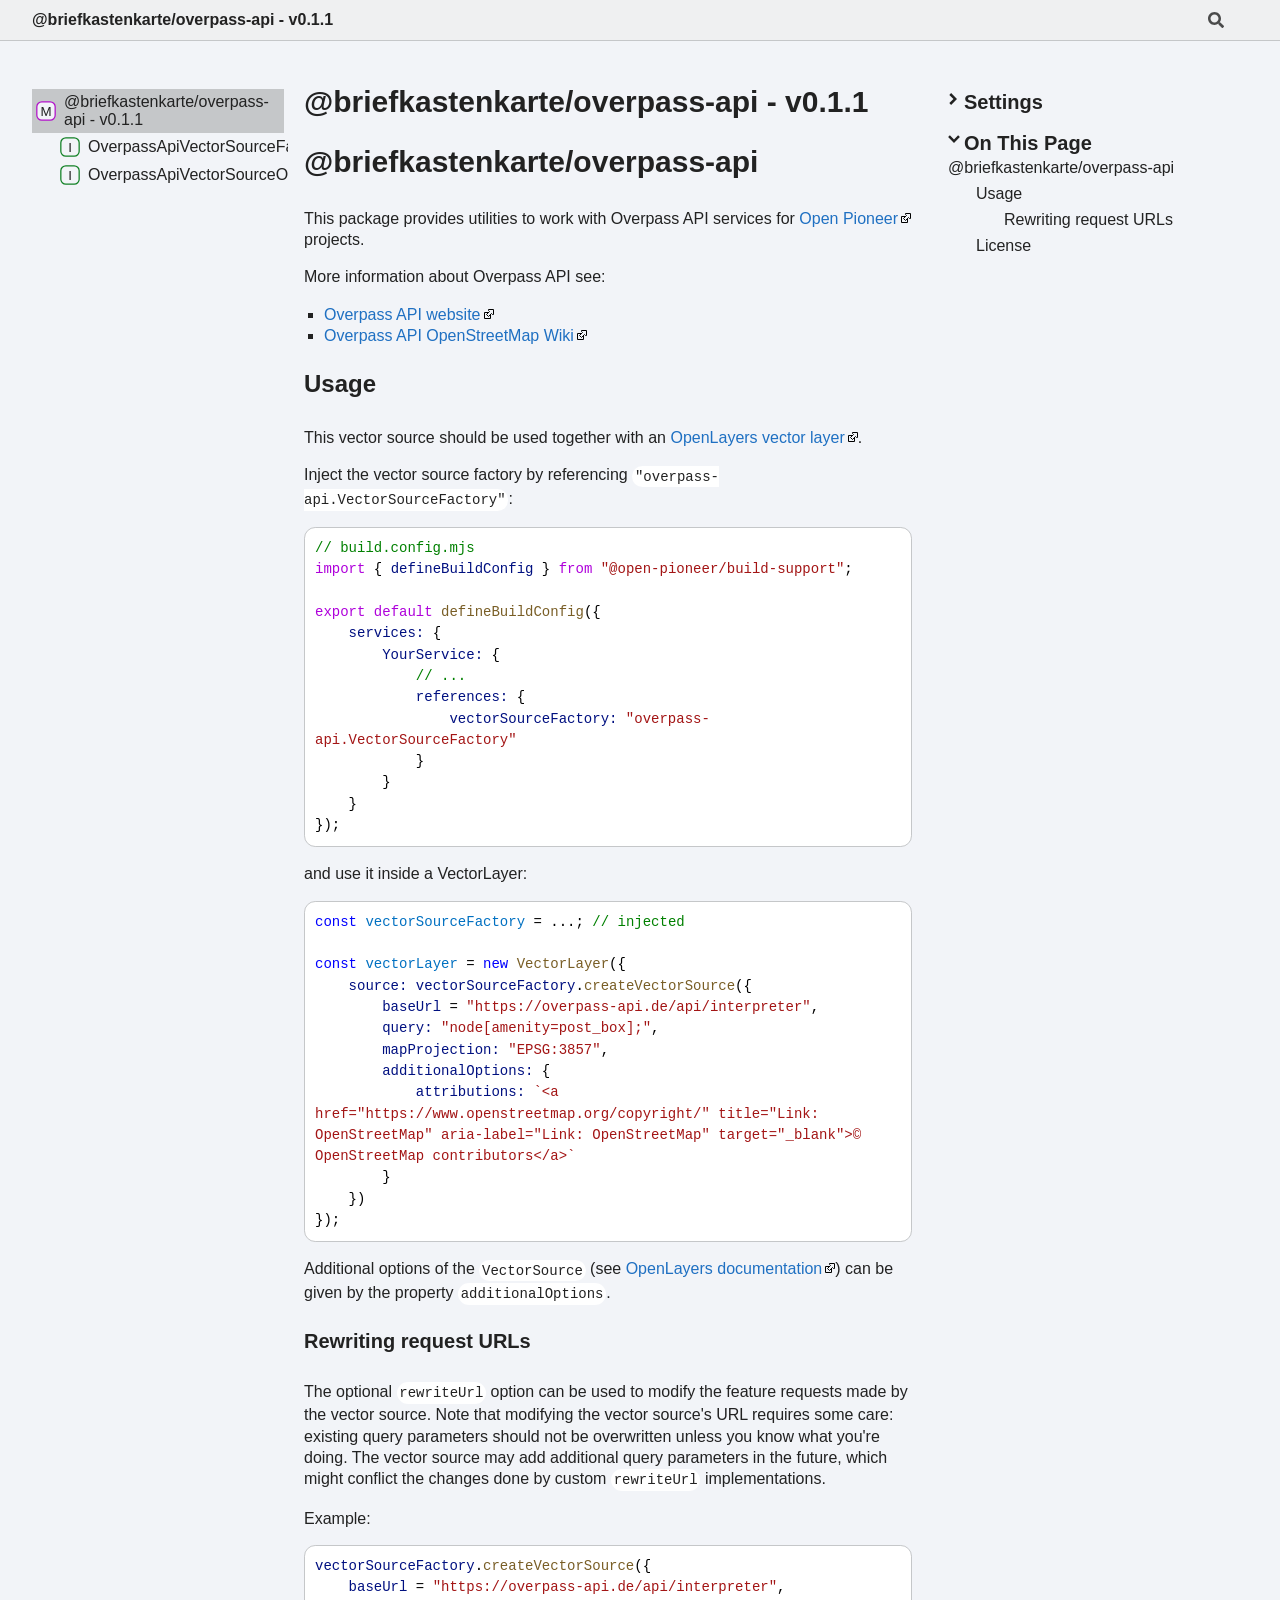
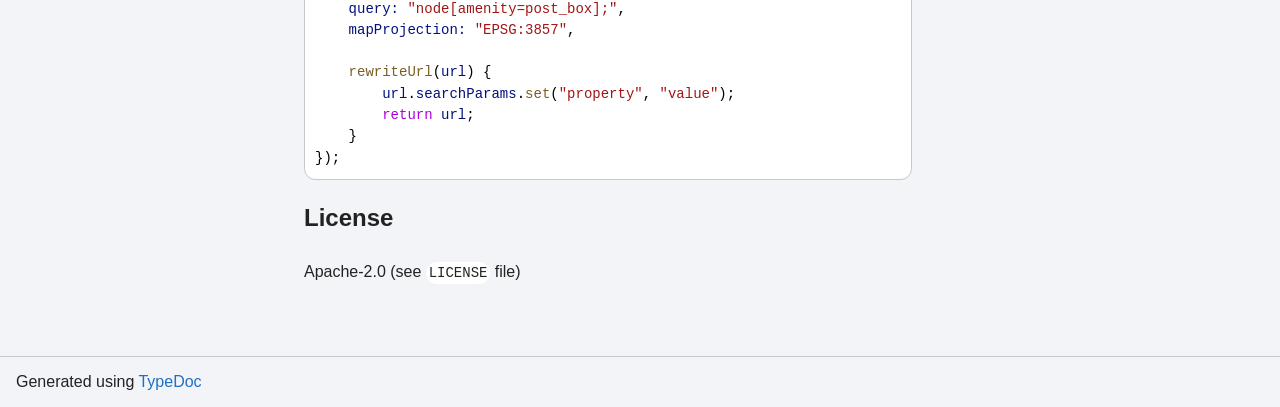
==== briefkastenkarte/docs/index.html @ 9a740134 "Deploying to gh-pages from @ briefkastenkarte-de/briefkastenkarte@045e907dfa079485ec4e00033bed19bdb9" ====
<!DOCTYPE html><html class="default" lang="en"><head><meta charset="utf-8"/><meta http-equiv="x-ua-compatible" content="IE=edge"/><title>@briefkastenkarte/overpass-api - v0.1.1</title><meta name="description" content="Documentation for @briefkastenkarte/overpass-api"/><meta name="viewport" content="width=device-width, initial-scale=1"/><link rel="stylesheet" href="assets/style.css"/><link rel="stylesheet" href="assets/highlight.css"/><script defer src="assets/main.js"></script><script async src="assets/icons.js" id="tsd-icons-script"></script><script async src="assets/search.js" id="tsd-search-script"></script><script async src="assets/navigation.js" id="tsd-nav-script"></script></head><body><script>document.documentElement.dataset.theme = localStorage.getItem("tsd-theme") || "os";document.body.style.display="none";setTimeout(() => app?app.showPage():document.body.style.removeProperty("display"),500)</script><header class="tsd-page-toolbar"><div class="tsd-toolbar-contents container"><div class="table-cell" id="tsd-search" data-base="."><div class="field"><label for="tsd-search-field" class="tsd-widget tsd-toolbar-icon search no-caption"><svg width="16" height="16" viewBox="0 0 16 16" fill="none"><use href="assets/icons.svg#icon-search"></use></svg></label><input type="text" id="tsd-search-field" aria-label="Search"/></div><div class="field"><div id="tsd-toolbar-links"></div></div><ul class="results"><li class="state loading">Preparing search index...</li><li class="state failure">The search index is not available</li></ul><a href="index.html" class="title">@briefkastenkarte/overpass-api - v0.1.1</a></div><div class="table-cell" id="tsd-widgets"><a href="#" class="tsd-widget tsd-toolbar-icon menu no-caption" data-toggle="menu" aria-label="Menu"><svg width="16" height="16" viewBox="0 0 16 16" fill="none"><use href="assets/icons.svg#icon-menu"></use></svg></a></div></div></header><div class="container container-main"><div class="col-content"><div class="tsd-page-title"><h1>@briefkastenkarte/overpass-api - v0.1.1</h1></div><div class="tsd-panel tsd-typography"><a id="md:briefkastenkarteoverpass-api" class="tsd-anchor"></a><h1 class="tsd-anchor-link">@briefkastenkarte/overpass-api<a href="#md:briefkastenkarteoverpass-api" aria-label="Permalink" class="tsd-anchor-icon"><svg viewBox="0 0 24 24"><use href="assets/icons.svg#icon-anchor"></use></svg></a></h1><p>This package provides utilities to work with Overpass API services for <a href="https://github.com/open-pioneer/" target="_blank" class="external">Open Pioneer</a> projects.</p>
<p>More information about Overpass API see:</p>
<ul>
<li><a href="http://overpass-api.de/" target="_blank" class="external">Overpass API website</a></li>
<li><a href="https://wiki.openstreetmap.org/wiki/Overpass_API" target="_blank" class="external">Overpass API OpenStreetMap Wiki</a></li>
</ul>
<a id="md:usage" class="tsd-anchor"></a><h2 class="tsd-anchor-link">Usage<a href="#md:usage" aria-label="Permalink" class="tsd-anchor-icon"><svg viewBox="0 0 24 24"><use href="assets/icons.svg#icon-anchor"></use></svg></a></h2><p>This vector source should be used together with an <a href="https://openlayers.org/en/latest/apidoc/module-ol_layer_Vector-VectorLayer.html" target="_blank" class="external">OpenLayers vector layer</a>.</p>
<p>Inject the vector source factory by referencing <code>&quot;overpass-api.VectorSourceFactory&quot;</code>:</p>
<pre><code class="js"><span class="hl-0">// build.config.mjs</span><br/><span class="hl-1">import</span><span class="hl-2"> { </span><span class="hl-3">defineBuildConfig</span><span class="hl-2"> } </span><span class="hl-1">from</span><span class="hl-2"> </span><span class="hl-4">&quot;@open-pioneer/build-support&quot;</span><span class="hl-2">;</span><br/><br/><span class="hl-1">export</span><span class="hl-2"> </span><span class="hl-1">default</span><span class="hl-2"> </span><span class="hl-5">defineBuildConfig</span><span class="hl-2">({</span><br/><span class="hl-2">    </span><span class="hl-3">services:</span><span class="hl-2"> {</span><br/><span class="hl-2">        </span><span class="hl-3">YourService:</span><span class="hl-2"> {</span><br/><span class="hl-2">            </span><span class="hl-0">// ...</span><br/><span class="hl-2">            </span><span class="hl-3">references:</span><span class="hl-2"> {</span><br/><span class="hl-2">                </span><span class="hl-3">vectorSourceFactory:</span><span class="hl-2"> </span><span class="hl-4">&quot;overpass-api.VectorSourceFactory&quot;</span><br/><span class="hl-2">            }</span><br/><span class="hl-2">        }</span><br/><span class="hl-2">    }</span><br/><span class="hl-2">});</span>
</code><button type="button">Copy</button></pre>

<p>and use it inside a VectorLayer:</p>
<pre><code class="ts"><span class="hl-6">const</span><span class="hl-2"> </span><span class="hl-7">vectorSourceFactory</span><span class="hl-2"> = ...; </span><span class="hl-0">// injected</span><br/><br/><span class="hl-6">const</span><span class="hl-2"> </span><span class="hl-7">vectorLayer</span><span class="hl-2"> = </span><span class="hl-6">new</span><span class="hl-2"> </span><span class="hl-5">VectorLayer</span><span class="hl-2">({</span><br/><span class="hl-2">    </span><span class="hl-3">source:</span><span class="hl-2"> </span><span class="hl-3">vectorSourceFactory</span><span class="hl-2">.</span><span class="hl-5">createVectorSource</span><span class="hl-2">({</span><br/><span class="hl-2">        </span><span class="hl-3">baseUrl</span><span class="hl-2"> = </span><span class="hl-4">&quot;https://overpass-api.de/api/interpreter&quot;</span><span class="hl-2">,</span><br/><span class="hl-2">        </span><span class="hl-3">query:</span><span class="hl-2"> </span><span class="hl-4">&quot;node[amenity=post_box];&quot;</span><span class="hl-2">,</span><br/><span class="hl-2">        </span><span class="hl-3">mapProjection:</span><span class="hl-2"> </span><span class="hl-4">&quot;EPSG:3857&quot;</span><span class="hl-2">,</span><br/><span class="hl-2">        </span><span class="hl-3">additionalOptions:</span><span class="hl-2"> {</span><br/><span class="hl-2">            </span><span class="hl-3">attributions:</span><span class="hl-2"> </span><span class="hl-4">`&lt;a href=&quot;https://www.openstreetmap.org/copyright/&quot; title=&quot;Link: OpenStreetMap&quot; aria-label=&quot;Link: OpenStreetMap&quot; target=&quot;_blank&quot;&gt;© OpenStreetMap contributors&lt;/a&gt;`</span><br/><span class="hl-2">        }</span><br/><span class="hl-2">    })</span><br/><span class="hl-2">});</span>
</code><button type="button">Copy</button></pre>

<p>Additional options of the <code>VectorSource</code> (see <a href="https://openlayers.org/en/latest/apidoc/module-ol_source_Vector-VectorSource.html" target="_blank" class="external">OpenLayers documentation</a>) can be given by the property <code>additionalOptions</code>.</p>
<a id="md:rewriting-request-urls" class="tsd-anchor"></a><h3 class="tsd-anchor-link">Rewriting request URLs<a href="#md:rewriting-request-urls" aria-label="Permalink" class="tsd-anchor-icon"><svg viewBox="0 0 24 24"><use href="assets/icons.svg#icon-anchor"></use></svg></a></h3><p>The optional <code>rewriteUrl</code> option can be used to modify the feature requests made by the vector source.
Note that modifying the vector source's URL requires some care: existing query parameters should not be overwritten unless you know what you're doing.
The vector source may add additional query parameters in the future, which might conflict the changes done by custom <code>rewriteUrl</code> implementations.</p>
<p>Example:</p>
<pre><code class="ts"><span class="hl-3">vectorSourceFactory</span><span class="hl-2">.</span><span class="hl-5">createVectorSource</span><span class="hl-2">({</span><br/><span class="hl-2">    </span><span class="hl-3">baseUrl</span><span class="hl-2"> = </span><span class="hl-4">&quot;https://overpass-api.de/api/interpreter&quot;</span><span class="hl-2">,</span><br/><span class="hl-2">    </span><span class="hl-3">query:</span><span class="hl-2"> </span><span class="hl-4">&quot;node[amenity=post_box];&quot;</span><span class="hl-2">,</span><br/><span class="hl-2">    </span><span class="hl-3">mapProjection:</span><span class="hl-2"> </span><span class="hl-4">&quot;EPSG:3857&quot;</span><span class="hl-2">,</span><br/><br/><span class="hl-2">    </span><span class="hl-5">rewriteUrl</span><span class="hl-2">(</span><span class="hl-3">url</span><span class="hl-2">) {</span><br/><span class="hl-2">        </span><span class="hl-3">url</span><span class="hl-2">.</span><span class="hl-3">searchParams</span><span class="hl-2">.</span><span class="hl-5">set</span><span class="hl-2">(</span><span class="hl-4">&quot;property&quot;</span><span class="hl-2">, </span><span class="hl-4">&quot;value&quot;</span><span class="hl-2">);</span><br/><span class="hl-2">        </span><span class="hl-1">return</span><span class="hl-2"> </span><span class="hl-3">url</span><span class="hl-2">;</span><br/><span class="hl-2">    }</span><br/><span class="hl-2">});</span>
</code><button type="button">Copy</button></pre>

<a id="md:license" class="tsd-anchor"></a><h2 class="tsd-anchor-link">License<a href="#md:license" aria-label="Permalink" class="tsd-anchor-icon"><svg viewBox="0 0 24 24"><use href="assets/icons.svg#icon-anchor"></use></svg></a></h2><p>Apache-2.0 (see <code>LICENSE</code> file)</p>
</div></div><div class="col-sidebar"><div class="page-menu"><div class="tsd-navigation settings"><details class="tsd-accordion"><summary class="tsd-accordion-summary"><h3><svg width="20" height="20" viewBox="0 0 24 24" fill="none"><use href="assets/icons.svg#icon-chevronDown"></use></svg>Settings</h3></summary><div class="tsd-accordion-details"><div class="tsd-filter-visibility"><span class="settings-label">Member Visibility</span><ul id="tsd-filter-options"><li class="tsd-filter-item"><label class="tsd-filter-input"><input type="checkbox" id="tsd-filter-protected" name="protected"/><svg width="32" height="32" viewBox="0 0 32 32" aria-hidden="true"><rect class="tsd-checkbox-background" width="30" height="30" x="1" y="1" rx="6" fill="none"></rect><path class="tsd-checkbox-checkmark" d="M8.35422 16.8214L13.2143 21.75L24.6458 10.25" stroke="none" stroke-width="3.5" stroke-linejoin="round" fill="none"></path></svg><span>Protected</span></label></li><li class="tsd-filter-item"><label class="tsd-filter-input"><input type="checkbox" id="tsd-filter-inherited" name="inherited" checked/><svg width="32" height="32" viewBox="0 0 32 32" aria-hidden="true"><rect class="tsd-checkbox-background" width="30" height="30" x="1" y="1" rx="6" fill="none"></rect><path class="tsd-checkbox-checkmark" d="M8.35422 16.8214L13.2143 21.75L24.6458 10.25" stroke="none" stroke-width="3.5" stroke-linejoin="round" fill="none"></path></svg><span>Inherited</span></label></li><li class="tsd-filter-item"><label class="tsd-filter-input"><input type="checkbox" id="tsd-filter-external" name="external"/><svg width="32" height="32" viewBox="0 0 32 32" aria-hidden="true"><rect class="tsd-checkbox-background" width="30" height="30" x="1" y="1" rx="6" fill="none"></rect><path class="tsd-checkbox-checkmark" d="M8.35422 16.8214L13.2143 21.75L24.6458 10.25" stroke="none" stroke-width="3.5" stroke-linejoin="round" fill="none"></path></svg><span>External</span></label></li></ul></div><div class="tsd-theme-toggle"><label class="settings-label" for="tsd-theme">Theme</label><select id="tsd-theme"><option value="os">OS</option><option value="light">Light</option><option value="dark">Dark</option></select></div></div></details></div><details open class="tsd-accordion tsd-page-navigation"><summary class="tsd-accordion-summary"><h3><svg width="20" height="20" viewBox="0 0 24 24" fill="none"><use href="assets/icons.svg#icon-chevronDown"></use></svg>On This Page</h3></summary><div class="tsd-accordion-details"><a href="#md:briefkastenkarteoverpass-api"><span>@briefkastenkarte/overpass-<wbr/>api</span></a><ul><li><a href="#md:usage"><span>Usage</span></a></li><li><ul><li><a href="#md:rewriting-request-urls"><span>Rewriting request URLs</span></a></li></ul></li><li><a href="#md:license"><span>License</span></a></li></ul></div></details></div><div class="site-menu"><nav class="tsd-navigation"><a href="modules.html" class="current"><svg class="tsd-kind-icon" viewBox="0 0 24 24"><use href="assets/icons.svg#icon-1"></use></svg><span>@briefkastenkarte/overpass-api - v0.1.1</span></a><ul class="tsd-small-nested-navigation" id="tsd-nav-container" data-base="."><li>Loading...</li></ul></nav></div></div></div><footer><p class="tsd-generator">Generated using <a href="https://typedoc.org/" target="_blank">TypeDoc</a></p></footer><div class="overlay"></div></body></html>
---- briefkastenkarte/docs/assets/style.css ----
:root {
    /* Light */
    --light-color-background: #f2f4f8;
    --light-color-background-secondary: #eff0f1;
    --light-color-warning-text: #222;
    --light-color-background-warning: #e6e600;
    --light-color-accent: #c5c7c9;
    --light-color-active-menu-item: var(--light-color-accent);
    --light-color-text: #222;
    --light-color-text-aside: #6e6e6e;

    --light-color-icon-background: var(--light-color-background);
    --light-color-icon-text: var(--light-color-text);

    --light-color-comment-tag-text: var(--light-color-text);
    --light-color-comment-tag: var(--light-color-background);

    --light-color-link: #1f70c2;
    --light-color-focus-outline: #3584e4;

    --light-color-ts-keyword: #056bd6;
    --light-color-ts-project: #b111c9;
    --light-color-ts-module: var(--light-color-ts-project);
    --light-color-ts-namespace: var(--light-color-ts-project);
    --light-color-ts-enum: #7e6f15;
    --light-color-ts-enum-member: var(--light-color-ts-enum);
    --light-color-ts-variable: #4760ec;
    --light-color-ts-function: #572be7;
    --light-color-ts-class: #1f70c2;
    --light-color-ts-interface: #108024;
    --light-color-ts-constructor: #4d7fff;
    --light-color-ts-property: #ff984d;
    --light-color-ts-method: #ff4db8;
    --light-color-ts-reference: #ff4d82;
    --light-color-ts-call-signature: var(--light-color-ts-method);
    --light-color-ts-index-signature: var(--light-color-ts-property);
    --light-color-ts-constructor-signature: var(--light-color-ts-constructor);
    --light-color-ts-parameter: var(--light-color-ts-variable);
    /* type literal not included as links will never be generated to it */
    --light-color-ts-type-parameter: #a55c0e;
    --light-color-ts-accessor: #ff4d4d;
    --light-color-ts-get-signature: var(--light-color-ts-accessor);
    --light-color-ts-set-signature: var(--light-color-ts-accessor);
    --light-color-ts-type-alias: #d51270;
    /* reference not included as links will be colored with the kind that it points to */
    --light-color-document: #000000;

    --light-external-icon: url("data:image/svg+xml;utf8,<svg xmlns='http://www.w3.org/2000/svg' viewBox='0 0 100 100' width='10' height='10'><path fill-opacity='0' stroke='%23000' stroke-width='10' d='m43,35H5v60h60V57M45,5v10l10,10-30,30 20,20 30-30 10,10h10V5z'/></svg>");
    --light-color-scheme: light;

    /* Dark */
    --dark-color-background: #2b2e33;
    --dark-color-background-secondary: #1e2024;
    --dark-color-background-warning: #bebe00;
    --dark-color-warning-text: #222;
    --dark-color-accent: #9096a2;
    --dark-color-active-menu-item: #5d5d6a;
    --dark-color-text: #f5f5f5;
    --dark-color-text-aside: #dddddd;

    --dark-color-icon-background: var(--dark-color-background-secondary);
    --dark-color-icon-text: var(--dark-color-text);

    --dark-color-comment-tag-text: var(--dark-color-text);
    --dark-color-comment-tag: var(--dark-color-background);

    --dark-color-link: #00aff4;
    --dark-color-focus-outline: #4c97f2;

    --dark-color-ts-keyword: #3399ff;
    --dark-color-ts-project: #e358ff;
    --dark-color-ts-module: var(--dark-color-ts-project);
    --dark-color-ts-namespace: var(--dark-color-ts-project);
    --dark-color-ts-enum: #f4d93e;
    --dark-color-ts-enum-member: var(--dark-color-ts-enum);
    --dark-color-ts-variable: #798dff;
    --dark-color-ts-function: #a280ff;
    --dark-color-ts-class: #8ac4ff;
    --dark-color-ts-interface: #6cff87;
    --dark-color-ts-constructor: #4d7fff;
    --dark-color-ts-property: #ff984d;
    --dark-color-ts-method: #ff4db8;
    --dark-color-ts-reference: #ff4d82;
    --dark-color-ts-call-signature: var(--dark-color-ts-method);
    --dark-color-ts-index-signature: var(--dark-color-ts-property);
    --dark-color-ts-constructor-signature: var(--dark-color-ts-constructor);
    --dark-color-ts-parameter: var(--dark-color-ts-variable);
    /* type literal not included as links will never be generated to it */
    --dark-color-ts-type-parameter: #e07d13;
    --dark-color-ts-accessor: #ff4d4d;
    --dark-color-ts-get-signature: var(--dark-color-ts-accessor);
    --dark-color-ts-set-signature: var(--dark-color-ts-accessor);
    --dark-color-ts-type-alias: #ff6492;
    /* reference not included as links will be colored with the kind that it points to */
    --dark-color-document: #ffffff;

    --dark-external-icon: url("data:image/svg+xml;utf8,<svg xmlns='http://www.w3.org/2000/svg' viewBox='0 0 100 100' width='10' height='10'><path fill-opacity='0' stroke='%23fff' stroke-width='10' d='m43,35H5v60h60V57M45,5v10l10,10-30,30 20,20 30-30 10,10h10V5z'/></svg>");
    --dark-color-scheme: dark;
}

@media (prefers-color-scheme: light) {
    :root {
        --color-background: var(--light-color-background);
        --color-background-secondary: var(--light-color-background-secondary);
        --color-background-warning: var(--light-color-background-warning);
        --color-warning-text: var(--light-color-warning-text);
        --color-accent: var(--light-color-accent);
        --color-active-menu-item: var(--light-color-active-menu-item);
        --color-text: var(--light-color-text);
        --color-text-aside: var(--light-color-text-aside);

        --color-icon-background: var(--light-color-icon-background);
        --color-icon-text: var(--light-color-icon-text);

        --color-comment-tag-text: var(--light-color-text);
        --color-comment-tag: var(--light-color-background);

        --color-link: var(--light-color-link);
        --color-focus-outline: var(--light-color-focus-outline);

        --color-ts-keyword: var(--light-color-ts-keyword);
        --color-ts-project: var(--light-color-ts-project);
        --color-ts-module: var(--light-color-ts-module);
        --color-ts-namespace: var(--light-color-ts-namespace);
        --color-ts-enum: var(--light-color-ts-enum);
        --color-ts-enum-member: var(--light-color-ts-enum-member);
        --color-ts-variable: var(--light-color-ts-variable);
        --color-ts-function: var(--light-color-ts-function);
        --color-ts-class: var(--light-color-ts-class);
        --color-ts-interface: var(--light-color-ts-interface);
        --color-ts-constructor: var(--light-color-ts-constructor);
        --color-ts-property: var(--light-color-ts-property);
        --color-ts-method: var(--light-color-ts-method);
        --color-ts-reference: var(--light-color-ts-reference);
        --color-ts-call-signature: var(--light-color-ts-call-signature);
        --color-ts-index-signature: var(--light-color-ts-index-signature);
        --color-ts-constructor-signature: var(
            --light-color-ts-constructor-signature
        );
        --color-ts-parameter: var(--light-color-ts-parameter);
        --color-ts-type-parameter: var(--light-color-ts-type-parameter);
        --color-ts-accessor: var(--light-color-ts-accessor);
        --color-ts-get-signature: var(--light-color-ts-get-signature);
        --color-ts-set-signature: var(--light-color-ts-set-signature);
        --color-ts-type-alias: var(--light-color-ts-type-alias);
        --color-document: var(--light-color-document);

        --external-icon: var(--light-external-icon);
        --color-scheme: var(--light-color-scheme);
    }
}

@media (prefers-color-scheme: dark) {
    :root {
        --color-background: var(--dark-color-background);
        --color-background-secondary: var(--dark-color-background-secondary);
        --color-background-warning: var(--dark-color-background-warning);
        --color-warning-text: var(--dark-color-warning-text);
        --color-accent: var(--dark-color-accent);
        --color-active-menu-item: var(--dark-color-active-menu-item);
        --color-text: var(--dark-color-text);
        --color-text-aside: var(--dark-color-text-aside);

        --color-icon-background: var(--dark-color-icon-background);
        --color-icon-text: var(--dark-color-icon-text);

        --color-comment-tag-text: var(--dark-color-text);
        --color-comment-tag: var(--dark-color-background);

        --color-link: var(--dark-color-link);
        --color-focus-outline: var(--dark-color-focus-outline);

        --color-ts-keyword: var(--dark-color-ts-keyword);
        --color-ts-project: var(--dark-color-ts-project);
        --color-ts-module: var(--dark-color-ts-module);
        --color-ts-namespace: var(--dark-color-ts-namespace);
        --color-ts-enum: var(--dark-color-ts-enum);
        --color-ts-enum-member: var(--dark-color-ts-enum-member);
        --color-ts-variable: var(--dark-color-ts-variable);
        --color-ts-function: var(--dark-color-ts-function);
        --color-ts-class: var(--dark-color-ts-class);
        --color-ts-interface: var(--dark-color-ts-interface);
        --color-ts-constructor: var(--dark-color-ts-constructor);
        --color-ts-property: var(--dark-color-ts-property);
        --color-ts-method: var(--dark-color-ts-method);
        --color-ts-reference: var(--dark-color-ts-reference);
        --color-ts-call-signature: var(--dark-color-ts-call-signature);
        --color-ts-index-signature: var(--dark-color-ts-index-signature);
        --color-ts-constructor-signature: var(
            --dark-color-ts-constructor-signature
        );
        --color-ts-parameter: var(--dark-color-ts-parameter);
        --color-ts-type-parameter: var(--dark-color-ts-type-parameter);
        --color-ts-accessor: var(--dark-color-ts-accessor);
        --color-ts-get-signature: var(--dark-color-ts-get-signature);
        --color-ts-set-signature: var(--dark-color-ts-set-signature);
        --color-ts-type-alias: var(--dark-color-ts-type-alias);
        --color-document: var(--dark-color-document);

        --external-icon: var(--dark-external-icon);
        --color-scheme: var(--dark-color-scheme);
    }
}

html {
    color-scheme: var(--color-scheme);
}

body {
    margin: 0;
}

:root[data-theme="light"] {
    --color-background: var(--light-color-background);
    --color-background-secondary: var(--light-color-background-secondary);
    --color-background-warning: var(--light-color-background-warning);
    --color-warning-text: var(--light-color-warning-text);
    --color-icon-background: var(--light-color-icon-background);
    --color-accent: var(--light-color-accent);
    --color-active-menu-item: var(--light-color-active-menu-item);
    --color-text: var(--light-color-text);
    --color-text-aside: var(--light-color-text-aside);
    --color-icon-text: var(--light-color-icon-text);

    --color-comment-tag-text: var(--light-color-text);
    --color-comment-tag: var(--light-color-background);

    --color-link: var(--light-color-link);
    --color-focus-outline: var(--light-color-focus-outline);

    --color-ts-keyword: var(--light-color-ts-keyword);
    --color-ts-project: var(--light-color-ts-project);
    --color-ts-module: var(--light-color-ts-module);
    --color-ts-namespace: var(--light-color-ts-namespace);
    --color-ts-enum: var(--light-color-ts-enum);
    --color-ts-enum-member: var(--light-color-ts-enum-member);
    --color-ts-variable: var(--light-color-ts-variable);
    --color-ts-function: var(--light-color-ts-function);
    --color-ts-class: var(--light-color-ts-class);
    --color-ts-interface: var(--light-color-ts-interface);
    --color-ts-constructor: var(--light-color-ts-constructor);
    --color-ts-property: var(--light-color-ts-property);
    --color-ts-method: var(--light-color-ts-method);
    --color-ts-reference: var(--light-color-ts-reference);
    --color-ts-call-signature: var(--light-color-ts-call-signature);
    --color-ts-index-signature: var(--light-color-ts-index-signature);
    --color-ts-constructor-signature: var(
        --light-color-ts-constructor-signature
    );
    --color-ts-parameter: var(--light-color-ts-parameter);
    --color-ts-type-parameter: var(--light-color-ts-type-parameter);
    --color-ts-accessor: var(--light-color-ts-accessor);
    --color-ts-get-signature: var(--light-color-ts-get-signature);
    --color-ts-set-signature: var(--light-color-ts-set-signature);
    --color-ts-type-alias: var(--light-color-ts-type-alias);
    --color-document: var(--light-color-document);

    --external-icon: var(--light-external-icon);
    --color-scheme: var(--light-color-scheme);
}

:root[data-theme="dark"] {
    --color-background: var(--dark-color-background);
    --color-background-secondary: var(--dark-color-background-secondary);
    --color-background-warning: var(--dark-color-background-warning);
    --color-warning-text: var(--dark-color-warning-text);
    --color-icon-background: var(--dark-color-icon-background);
    --color-accent: var(--dark-color-accent);
    --color-active-menu-item: var(--dark-color-active-menu-item);
    --color-text: var(--dark-color-text);
    --color-text-aside: var(--dark-color-text-aside);
    --color-icon-text: var(--dark-color-icon-text);

    --color-comment-tag-text: var(--dark-color-text);
    --color-comment-tag: var(--dark-color-background);

    --color-link: var(--dark-color-link);
    --color-focus-outline: var(--dark-color-focus-outline);

    --color-ts-keyword: var(--dark-color-ts-keyword);
    --color-ts-project: var(--dark-color-ts-project);
    --color-ts-module: var(--dark-color-ts-module);
    --color-ts-namespace: var(--dark-color-ts-namespace);
    --color-ts-enum: var(--dark-color-ts-enum);
    --color-ts-enum-member: var(--dark-color-ts-enum-member);
    --color-ts-variable: var(--dark-color-ts-variable);
    --color-ts-function: var(--dark-color-ts-function);
    --color-ts-class: var(--dark-color-ts-class);
    --color-ts-interface: var(--dark-color-ts-interface);
    --color-ts-constructor: var(--dark-color-ts-constructor);
    --color-ts-property: var(--dark-color-ts-property);
    --color-ts-method: var(--dark-color-ts-method);
    --color-ts-reference: var(--dark-color-ts-reference);
    --color-ts-call-signature: var(--dark-color-ts-call-signature);
    --color-ts-index-signature: var(--dark-color-ts-index-signature);
    --color-ts-constructor-signature: var(
        --dark-color-ts-constructor-signature
    );
    --color-ts-parameter: var(--dark-color-ts-parameter);
    --color-ts-type-parameter: var(--dark-color-ts-type-parameter);
    --color-ts-accessor: var(--dark-color-ts-accessor);
    --color-ts-get-signature: var(--dark-color-ts-get-signature);
    --color-ts-set-signature: var(--dark-color-ts-set-signature);
    --color-ts-type-alias: var(--dark-color-ts-type-alias);
    --color-document: var(--dark-color-document);

    --external-icon: var(--dark-external-icon);
    --color-scheme: var(--dark-color-scheme);
}

*:focus-visible,
.tsd-accordion-summary:focus-visible svg {
    outline: 2px solid var(--color-focus-outline);
}

.always-visible,
.always-visible .tsd-signatures {
    display: inherit !important;
}

h1,
h2,
h3,
h4,
h5,
h6 {
    line-height: 1.2;
}

h1 {
    font-size: 1.875rem;
    margin: 0.67rem 0;
}

h2 {
    font-size: 1.5rem;
    margin: 0.83rem 0;
}

h3 {
    font-size: 1.25rem;
    margin: 1rem 0;
}

h4 {
    font-size: 1.05rem;
    margin: 1.33rem 0;
}

h5 {
    font-size: 1rem;
    margin: 1.5rem 0;
}

h6 {
    font-size: 0.875rem;
    margin: 2.33rem 0;
}

dl,
menu,
ol,
ul {
    margin: 1em 0;
}

dd {
    margin: 0 0 0 40px;
}

.container {
    max-width: 1700px;
    padding: 0 2rem;
}

/* Footer */
footer {
    border-top: 1px solid var(--color-accent);
    padding-top: 1rem;
    padding-bottom: 1rem;
    max-height: 3.5rem;
}
footer > p {
    margin: 0 1em;
}

.container-main {
    margin: 0 auto;
    /* toolbar, footer, margin */
    min-height: calc(100vh - 41px - 56px - 4rem);
}

@keyframes fade-in {
    from {
        opacity: 0;
    }
    to {
        opacity: 1;
    }
}
@keyframes fade-out {
    from {
        opacity: 1;
        visibility: visible;
    }
    to {
        opacity: 0;
    }
}
@keyframes fade-in-delayed {
    0% {
        opacity: 0;
    }
    33% {
        opacity: 0;
    }
    100% {
        opacity: 1;
    }
}
@keyframes fade-out-delayed {
    0% {
        opacity: 1;
        visibility: visible;
    }
    66% {
        opacity: 0;
    }
    100% {
        opacity: 0;
    }
}
@keyframes pop-in-from-right {
    from {
        transform: translate(100%, 0);
    }
    to {
        transform: translate(0, 0);
    }
}
@keyframes pop-out-to-right {
    from {
        transform: translate(0, 0);
        visibility: visible;
    }
    to {
        transform: translate(100%, 0);
    }
}
body {
    background: var(--color-background);
    font-family: -apple-system, BlinkMacSystemFont, "Segoe UI", "Noto Sans",
        Helvetica, Arial, sans-serif, "Apple Color Emoji", "Segoe UI Emoji";
    font-size: 16px;
    color: var(--color-text);
}

a {
    color: var(--color-link);
    text-decoration: none;
}
a:hover {
    text-decoration: underline;
}
a.external[target="_blank"] {
    background-image: var(--external-icon);
    background-position: top 3px right;
    background-repeat: no-repeat;
    padding-right: 13px;
}
a.tsd-anchor-link {
    color: var(--color-text);
}

code,
pre {
    font-family: Menlo, Monaco, Consolas, "Courier New", monospace;
    padding: 0.2em;
    margin: 0;
    font-size: 0.875rem;
    border-radius: 0.8em;
}

pre {
    position: relative;
    white-space: pre-wrap;
    word-wrap: break-word;
    padding: 10px;
    border: 1px solid var(--color-accent);
}
pre code {
    padding: 0;
    font-size: 100%;
}
pre > button {
    position: absolute;
    top: 10px;
    right: 10px;
    opacity: 0;
    transition: opacity 0.1s;
    box-sizing: border-box;
}
pre:hover > button,
pre > button.visible {
    opacity: 1;
}

blockquote {
    margin: 1em 0;
    padding-left: 1em;
    border-left: 4px solid gray;
}

.tsd-typography {
    line-height: 1.333em;
}
.tsd-typography ul {
    list-style: square;
    padding: 0 0 0 20px;
    margin: 0;
}
.tsd-typography .tsd-index-panel h3,
.tsd-index-panel .tsd-typography h3,
.tsd-typography h4,
.tsd-typography h5,
.tsd-typography h6 {
    font-size: 1em;
}
.tsd-typography h5,
.tsd-typography h6 {
    font-weight: normal;
}
.tsd-typography p,
.tsd-typography ul,
.tsd-typography ol {
    margin: 1em 0;
}
.tsd-typography table {
    border-collapse: collapse;
    border: none;
}
.tsd-typography td,
.tsd-typography th {
    padding: 6px 13px;
    border: 1px solid var(--color-accent);
}
.tsd-typography thead,
.tsd-typography tr:nth-child(even) {
    background-color: var(--color-background-secondary);
}

.tsd-breadcrumb {
    margin: 0;
    padding: 0;
    color: var(--color-text-aside);
}
.tsd-breadcrumb a {
    color: var(--color-text-aside);
    text-decoration: none;
}
.tsd-breadcrumb a:hover {
    text-decoration: underline;
}
.tsd-breadcrumb li {
    display: inline;
}
.tsd-breadcrumb li:after {
    content: " / ";
}

.tsd-comment-tags {
    display: flex;
    flex-direction: column;
}
dl.tsd-comment-tag-group {
    display: flex;
    align-items: center;
    overflow: hidden;
    margin: 0.5em 0;
}
dl.tsd-comment-tag-group dt {
    display: flex;
    margin-right: 0.5em;
    font-size: 0.875em;
    font-weight: normal;
}
dl.tsd-comment-tag-group dd {
    margin: 0;
}
code.tsd-tag {
    padding: 0.25em 0.4em;
    border: 0.1em solid var(--color-accent);
    margin-right: 0.25em;
    font-size: 70%;
}
h1 code.tsd-tag:first-of-type {
    margin-left: 0.25em;
}

dl.tsd-comment-tag-group dd:before,
dl.tsd-comment-tag-group dd:after {
    content: " ";
}
dl.tsd-comment-tag-group dd pre,
dl.tsd-comment-tag-group dd:after {
    clear: both;
}
dl.tsd-comment-tag-group p {
    margin: 0;
}

.tsd-panel.tsd-comment .lead {
    font-size: 1.1em;
    line-height: 1.333em;
    margin-bottom: 2em;
}
.tsd-panel.tsd-comment .lead:last-child {
    margin-bottom: 0;
}

.tsd-filter-visibility h4 {
    font-size: 1rem;
    padding-top: 0.75rem;
    padding-bottom: 0.5rem;
    margin: 0;
}
.tsd-filter-item:not(:last-child) {
    margin-bottom: 0.5rem;
}
.tsd-filter-input {
    display: flex;
    width: -moz-fit-content;
    width: fit-content;
    align-items: center;
    -webkit-user-select: none;
    -moz-user-select: none;
    -ms-user-select: none;
    user-select: none;
    cursor: pointer;
}
.tsd-filter-input input[type="checkbox"] {
    cursor: pointer;
    position: absolute;
    width: 1.5em;
    height: 1.5em;
    opacity: 0;
}
.tsd-filter-input input[type="checkbox"]:disabled {
    pointer-events: none;
}
.tsd-filter-input svg {
    cursor: pointer;
    width: 1.5em;
    height: 1.5em;
    margin-right: 0.5em;
    border-radius: 0.33em;
    /* Leaving this at full opacity breaks event listeners on Firefox.
    Don't remove unless you know what you're doing. */
    opacity: 0.99;
}
.tsd-filter-input input[type="checkbox"]:focus-visible + svg {
    outline: 2px solid var(--color-focus-outline);
}
.tsd-checkbox-background {
    fill: var(--color-accent);
}
input[type="checkbox"]:checked ~ svg .tsd-checkbox-checkmark {
    stroke: var(--color-text);
}
.tsd-filter-input input:disabled ~ svg > .tsd-checkbox-background {
    fill: var(--color-background);
    stroke: var(--color-accent);
    stroke-width: 0.25rem;
}
.tsd-filter-input input:disabled ~ svg > .tsd-checkbox-checkmark {
    stroke: var(--color-accent);
}

.settings-label {
    font-weight: bold;
    text-transform: uppercase;
    display: inline-block;
}

.tsd-filter-visibility .settings-label {
    margin: 0.75rem 0 0.5rem 0;
}

.tsd-theme-toggle .settings-label {
    margin: 0.75rem 0.75rem 0 0;
}

.tsd-hierarchy {
    list-style: square;
    margin: 0;
}
.tsd-hierarchy .target {
    font-weight: bold;
}

.tsd-full-hierarchy:not(:last-child) {
    margin-bottom: 1em;
    padding-bottom: 1em;
    border-bottom: 1px solid var(--color-accent);
}
.tsd-full-hierarchy,
.tsd-full-hierarchy ul {
    list-style: none;
    margin: 0;
    padding: 0;
}
.tsd-full-hierarchy ul {
    padding-left: 1.5rem;
}
.tsd-full-hierarchy a {
    padding: 0.25rem 0 !important;
    font-size: 1rem;
    display: inline-flex;
    align-items: center;
    color: var(--color-text);
}

.tsd-panel-group.tsd-index-group {
    margin-bottom: 0;
}
.tsd-index-panel .tsd-index-list {
    list-style: none;
    line-height: 1.333em;
    margin: 0;
    padding: 0.25rem 0 0 0;
    overflow: hidden;
    display: grid;
    grid-template-columns: repeat(3, 1fr);
    column-gap: 1rem;
    grid-template-rows: auto;
}
@media (max-width: 1024px) {
    .tsd-index-panel .tsd-index-list {
        grid-template-columns: repeat(2, 1fr);
    }
}
@media (max-width: 768px) {
    .tsd-index-panel .tsd-index-list {
        grid-template-columns: repeat(1, 1fr);
    }
}
.tsd-index-panel .tsd-index-list li {
    -webkit-page-break-inside: avoid;
    -moz-page-break-inside: avoid;
    -ms-page-break-inside: avoid;
    -o-page-break-inside: avoid;
    page-break-inside: avoid;
}

.tsd-flag {
    display: inline-block;
    padding: 0.25em 0.4em;
    border-radius: 4px;
    color: var(--color-comment-tag-text);
    background-color: var(--color-comment-tag);
    text-indent: 0;
    font-size: 75%;
    line-height: 1;
    font-weight: normal;
}

.tsd-anchor {
    position: relative;
    top: -100px;
}

.tsd-member {
    position: relative;
}
.tsd-member .tsd-anchor + h3 {
    display: flex;
    align-items: center;
    margin-top: 0;
    margin-bottom: 0;
    border-bottom: none;
}

.tsd-navigation.settings {
    margin: 1rem 0;
}
.tsd-navigation > a,
.tsd-navigation .tsd-accordion-summary {
    width: calc(100% - 0.25rem);
    display: flex;
    align-items: center;
}
.tsd-navigation a,
.tsd-navigation summary > span,
.tsd-page-navigation a {
    display: flex;
    width: calc(100% - 0.25rem);
    align-items: center;
    padding: 0.25rem;
    color: var(--color-text);
    text-decoration: none;
    box-sizing: border-box;
}
.tsd-navigation a.current,
.tsd-page-navigation a.current {
    background: var(--color-active-menu-item);
}
.tsd-navigation a:hover,
.tsd-page-navigation a:hover {
    text-decoration: underline;
}
.tsd-navigation ul,
.tsd-page-navigation ul {
    margin-top: 0;
    margin-bottom: 0;
    padding: 0;
    list-style: none;
}
.tsd-navigation li,
.tsd-page-navigation li {
    padding: 0;
    max-width: 100%;
}
.tsd-navigation .tsd-nav-link {
    display: none;
}
.tsd-nested-navigation {
    margin-left: 3rem;
}
.tsd-nested-navigation > li > details {
    margin-left: -1.5rem;
}
.tsd-small-nested-navigation {
    margin-left: 1.5rem;
}
.tsd-small-nested-navigation > li > details {
    margin-left: -1.5rem;
}

.tsd-page-navigation-section {
    margin-left: 10px;
}
.tsd-page-navigation-section > summary {
    padding: 0.25rem;
}
.tsd-page-navigation-section > div {
    margin-left: 20px;
}
.tsd-page-navigation ul {
    padding-left: 1.75rem;
}

#tsd-sidebar-links a {
    margin-top: 0;
    margin-bottom: 0.5rem;
    line-height: 1.25rem;
}
#tsd-sidebar-links a:last-of-type {
    margin-bottom: 0;
}

a.tsd-index-link {
    padding: 0.25rem 0 !important;
    font-size: 1rem;
    line-height: 1.25rem;
    display: inline-flex;
    align-items: center;
    color: var(--color-text);
}
.tsd-accordion-summary {
    list-style-type: none; /* hide marker on non-safari */
    outline: none; /* broken on safari, so just hide it */
}
.tsd-accordion-summary::-webkit-details-marker {
    display: none; /* hide marker on safari */
}
.tsd-accordion-summary,
.tsd-accordion-summary a {
    -moz-user-select: none;
    -webkit-user-select: none;
    -ms-user-select: none;
    user-select: none;

    cursor: pointer;
}
.tsd-accordion-summary a {
    width: calc(100% - 1.5rem);
}
.tsd-accordion-summary > * {
    margin-top: 0;
    margin-bottom: 0;
    padding-top: 0;
    padding-bottom: 0;
}
.tsd-accordion .tsd-accordion-summary > svg {
    margin-left: 0.25rem;
    vertical-align: text-top;
}
.tsd-index-content > :not(:first-child) {
    margin-top: 0.75rem;
}
.tsd-index-heading {
    margin-top: 1.5rem;
    margin-bottom: 0.75rem;
}

.tsd-no-select {
    -webkit-user-select: none;
    -moz-user-select: none;
    -ms-user-select: none;
    user-select: none;
}
.tsd-kind-icon {
    margin-right: 0.5rem;
    width: 1.25rem;
    height: 1.25rem;
    min-width: 1.25rem;
    min-height: 1.25rem;
}
.tsd-signature > .tsd-kind-icon {
    margin-right: 0.8rem;
}

.tsd-panel {
    margin-bottom: 2.5rem;
}
.tsd-panel.tsd-member {
    margin-bottom: 4rem;
}
.tsd-panel:empty {
    display: none;
}
.tsd-panel > h1,
.tsd-panel > h2,
.tsd-panel > h3 {
    margin: 1.5rem -1.5rem 0.75rem -1.5rem;
    padding: 0 1.5rem 0.75rem 1.5rem;
}
.tsd-panel > h1.tsd-before-signature,
.tsd-panel > h2.tsd-before-signature,
.tsd-panel > h3.tsd-before-signature {
    margin-bottom: 0;
    border-bottom: none;
}

.tsd-panel-group {
    margin: 2rem 0;
}
.tsd-panel-group.tsd-index-group {
    margin: 2rem 0;
}
.tsd-panel-group.tsd-index-group details {
    margin: 2rem 0;
}
.tsd-panel-group > .tsd-accordion-summary {
    margin-bottom: 1rem;
}

#tsd-search {
    transition: background-color 0.2s;
}
#tsd-search .title {
    position: relative;
    z-index: 2;
}
#tsd-search .field {
    position: absolute;
    left: 0;
    top: 0;
    right: 2.5rem;
    height: 100%;
}
#tsd-search .field input {
    box-sizing: border-box;
    position: relative;
    top: -50px;
    z-index: 1;
    width: 100%;
    padding: 0 10px;
    opacity: 0;
    outline: 0;
    border: 0;
    background: transparent;
    color: var(--color-text);
}
#tsd-search .field label {
    position: absolute;
    overflow: hidden;
    right: -40px;
}
#tsd-search .field input,
#tsd-search .title,
#tsd-toolbar-links a {
    transition: opacity 0.2s;
}
#tsd-search .results {
    position: absolute;
    visibility: hidden;
    top: 40px;
    width: 100%;
    margin: 0;
    padding: 0;
    list-style: none;
    box-shadow: 0 0 4px rgba(0, 0, 0, 0.25);
}
#tsd-search .results li {
    background-color: var(--color-background);
    line-height: initial;
    padding: 4px;
}
#tsd-search .results li:nth-child(even) {
    background-color: var(--color-background-secondary);
}
#tsd-search .results li.state {
    display: none;
}
#tsd-search .results li.current:not(.no-results),
#tsd-search .results li:hover:not(.no-results) {
    background-color: var(--color-accent);
}
#tsd-search .results a {
    display: flex;
    align-items: center;
    padding: 0.25rem;
    box-sizing: border-box;
}
#tsd-search .results a:before {
    top: 10px;
}
#tsd-search .results span.parent {
    color: var(--color-text-aside);
    font-weight: normal;
}
#tsd-search.has-focus {
    background-color: var(--color-accent);
}
#tsd-search.has-focus .field input {
    top: 0;
    opacity: 1;
}
#tsd-search.has-focus .title,
#tsd-search.has-focus #tsd-toolbar-links a {
    z-index: 0;
    opacity: 0;
}
#tsd-search.has-focus .results {
    visibility: visible;
}
#tsd-search.loading .results li.state.loading {
    display: block;
}
#tsd-search.failure .results li.state.failure {
    display: block;
}

#tsd-toolbar-links {
    position: absolute;
    top: 0;
    right: 2rem;
    height: 100%;
    display: flex;
    align-items: center;
    justify-content: flex-end;
}
#tsd-toolbar-links a {
    margin-left: 1.5rem;
}
#tsd-toolbar-links a:hover {
    text-decoration: underline;
}

.tsd-signature {
    margin: 0 0 1rem 0;
    padding: 1rem 0.5rem;
    border: 1px solid var(--color-accent);
    font-family: Menlo, Monaco, Consolas, "Courier New", monospace;
    font-size: 14px;
    overflow-x: auto;
}

.tsd-signature-keyword {
    color: var(--color-ts-keyword);
    font-weight: normal;
}

.tsd-signature-symbol {
    color: var(--color-text-aside);
    font-weight: normal;
}

.tsd-signature-type {
    font-style: italic;
    font-weight: normal;
}

.tsd-signatures {
    padding: 0;
    margin: 0 0 1em 0;
    list-style-type: none;
}
.tsd-signatures .tsd-signature {
    margin: 0;
    border-color: var(--color-accent);
    border-width: 1px 0;
    transition: background-color 0.1s;
}
.tsd-signatures .tsd-index-signature:not(:last-child) {
    margin-bottom: 1em;
}
.tsd-signatures .tsd-index-signature .tsd-signature {
    border-width: 1px;
}
.tsd-description .tsd-signatures .tsd-signature {
    border-width: 1px;
}

ul.tsd-parameter-list,
ul.tsd-type-parameter-list {
    list-style: square;
    margin: 0;
    padding-left: 20px;
}
ul.tsd-parameter-list > li.tsd-parameter-signature,
ul.tsd-type-parameter-list > li.tsd-parameter-signature {
    list-style: none;
    margin-left: -20px;
}
ul.tsd-parameter-list h5,
ul.tsd-type-parameter-list h5 {
    font-size: 16px;
    margin: 1em 0 0.5em 0;
}
.tsd-sources {
    margin-top: 1rem;
    font-size: 0.875em;
}
.tsd-sources a {
    color: var(--color-text-aside);
    text-decoration: underline;
}
.tsd-sources ul {
    list-style: none;
    padding: 0;
}

.tsd-page-toolbar {
    position: sticky;
    z-index: 1;
    top: 0;
    left: 0;
    width: 100%;
    color: var(--color-text);
    background: var(--color-background-secondary);
    border-bottom: 1px var(--color-accent) solid;
    transition: transform 0.3s ease-in-out;
}
.tsd-page-toolbar a {
    color: var(--color-text);
    text-decoration: none;
}
.tsd-page-toolbar a.title {
    font-weight: bold;
}
.tsd-page-toolbar a.title:hover {
    text-decoration: underline;
}
.tsd-page-toolbar .tsd-toolbar-contents {
    display: flex;
    justify-content: space-between;
    height: 2.5rem;
    margin: 0 auto;
}
.tsd-page-toolbar .table-cell {
    position: relative;
    white-space: nowrap;
    line-height: 40px;
}
.tsd-page-toolbar .table-cell:first-child {
    width: 100%;
}
.tsd-page-toolbar .tsd-toolbar-icon {
    box-sizing: border-box;
    line-height: 0;
    padding: 12px 0;
}

.tsd-widget {
    display: inline-block;
    overflow: hidden;
    opacity: 0.8;
    height: 40px;
    transition:
        opacity 0.1s,
        background-color 0.2s;
    vertical-align: bottom;
    cursor: pointer;
}
.tsd-widget:hover {
    opacity: 0.9;
}
.tsd-widget.active {
    opacity: 1;
    background-color: var(--color-accent);
}
.tsd-widget.no-caption {
    width: 40px;
}
.tsd-widget.no-caption:before {
    margin: 0;
}

.tsd-widget.options,
.tsd-widget.menu {
    display: none;
}
input[type="checkbox"] + .tsd-widget:before {
    background-position: -120px 0;
}
input[type="checkbox"]:checked + .tsd-widget:before {
    background-position: -160px 0;
}

img {
    max-width: 100%;
}

.tsd-anchor-icon {
    display: inline-flex;
    align-items: center;
    margin-left: 0.5rem;
    vertical-align: middle;
    color: var(--color-text);
}

.tsd-anchor-icon svg {
    width: 1em;
    height: 1em;
    visibility: hidden;
}

.tsd-anchor-link:hover > .tsd-anchor-icon svg {
    visibility: visible;
}

.deprecated {
    text-decoration: line-through !important;
}

.warning {
    padding: 1rem;
    color: var(--color-warning-text);
    background: var(--color-background-warning);
}

.tsd-kind-project {
    color: var(--color-ts-project);
}
.tsd-kind-module {
    color: var(--color-ts-module);
}
.tsd-kind-namespace {
    color: var(--color-ts-namespace);
}
.tsd-kind-enum {
    color: var(--color-ts-enum);
}
.tsd-kind-enum-member {
    color: var(--color-ts-enum-member);
}
.tsd-kind-variable {
    color: var(--color-ts-variable);
}
.tsd-kind-function {
    color: var(--color-ts-function);
}
.tsd-kind-class {
    color: var(--color-ts-class);
}
.tsd-kind-interface {
    color: var(--color-ts-interface);
}
.tsd-kind-constructor {
    color: var(--color-ts-constructor);
}
.tsd-kind-property {
    color: var(--color-ts-property);
}
.tsd-kind-method {
    color: var(--color-ts-method);
}
.tsd-kind-reference {
    color: var(--color-ts-reference);
}
.tsd-kind-call-signature {
    color: var(--color-ts-call-signature);
}
.tsd-kind-index-signature {
    color: var(--color-ts-index-signature);
}
.tsd-kind-constructor-signature {
    color: var(--color-ts-constructor-signature);
}
.tsd-kind-parameter {
    color: var(--color-ts-parameter);
}
.tsd-kind-type-parameter {
    color: var(--color-ts-type-parameter);
}
.tsd-kind-accessor {
    color: var(--color-ts-accessor);
}
.tsd-kind-get-signature {
    color: var(--color-ts-get-signature);
}
.tsd-kind-set-signature {
    color: var(--color-ts-set-signature);
}
.tsd-kind-type-alias {
    color: var(--color-ts-type-alias);
}

/* if we have a kind icon, don't color the text by kind */
.tsd-kind-icon ~ span {
    color: var(--color-text);
}

* {
    scrollbar-width: thin;
    scrollbar-color: var(--color-accent) var(--color-icon-background);
}

*::-webkit-scrollbar {
    width: 0.75rem;
}

*::-webkit-scrollbar-track {
    background: var(--color-icon-background);
}

*::-webkit-scrollbar-thumb {
    background-color: var(--color-accent);
    border-radius: 999rem;
    border: 0.25rem solid var(--color-icon-background);
}

/* mobile */
@media (max-width: 769px) {
    .tsd-widget.options,
    .tsd-widget.menu {
        display: inline-block;
    }

    .container-main {
        display: flex;
    }
    html .col-content {
        float: none;
        max-width: 100%;
        width: 100%;
    }
    html .col-sidebar {
        position: fixed !important;
        overflow-y: auto;
        -webkit-overflow-scrolling: touch;
        z-index: 1024;
        top: 0 !important;
        bottom: 0 !important;
        left: auto !important;
        right: 0 !important;
        padding: 1.5rem 1.5rem 0 0;
        width: 75vw;
        visibility: hidden;
        background-color: var(--color-background);
        transform: translate(100%, 0);
    }
    html .col-sidebar > *:last-child {
        padding-bottom: 20px;
    }
    html .overlay {
        content: "";
        display: block;
        position: fixed;
        z-index: 1023;
        top: 0;
        left: 0;
        right: 0;
        bottom: 0;
        background-color: rgba(0, 0, 0, 0.75);
        visibility: hidden;
    }

    .to-has-menu .overlay {
        animation: fade-in 0.4s;
    }

    .to-has-menu .col-sidebar {
        animation: pop-in-from-right 0.4s;
    }

    .from-has-menu .overlay {
        animation: fade-out 0.4s;
    }

    .from-has-menu .col-sidebar {
        animation: pop-out-to-right 0.4s;
    }

    .has-menu body {
        overflow: hidden;
    }
    .has-menu .overlay {
        visibility: visible;
    }
    .has-menu .col-sidebar {
        visibility: visible;
        transform: translate(0, 0);
        display: flex;
        flex-direction: column;
        gap: 1.5rem;
        max-height: 100vh;
        padding: 1rem 2rem;
    }
    .has-menu .tsd-navigation {
        max-height: 100%;
    }
    #tsd-toolbar-links {
        display: none;
    }
    .tsd-navigation .tsd-nav-link {
        display: flex;
    }
}

/* one sidebar */
@media (min-width: 770px) {
    .container-main {
        display: grid;
        grid-template-columns: minmax(0, 1fr) minmax(0, 2fr);
        grid-template-areas: "sidebar content";
        margin: 2rem auto;
    }

    .col-sidebar {
        grid-area: sidebar;
    }
    .col-content {
        grid-area: content;
        padding: 0 1rem;
    }
}
@media (min-width: 770px) and (max-width: 1399px) {
    .col-sidebar {
        max-height: calc(100vh - 2rem - 42px);
        overflow: auto;
        position: sticky;
        top: 42px;
        padding-top: 1rem;
    }
    .site-menu {
        margin-top: 1rem;
    }
}

/* two sidebars */
@media (min-width: 1200px) {
    .container-main {
        grid-template-columns: minmax(0, 1fr) minmax(0, 2.5fr) minmax(0, 20rem);
        grid-template-areas: "sidebar content toc";
    }

    .col-sidebar {
        display: contents;
    }

    .page-menu {
        grid-area: toc;
        padding-left: 1rem;
    }
    .site-menu {
        grid-area: sidebar;
    }

    .site-menu {
        margin-top: 1rem;
    }

    .page-menu,
    .site-menu {
        max-height: calc(100vh - 2rem - 42px);
        overflow: auto;
        position: sticky;
        top: 42px;
    }
}
---- briefkastenkarte/docs/assets/highlight.css ----
:root {
    --light-hl-0: #008000;
    --dark-hl-0: #6A9955;
    --light-hl-1: #AF00DB;
    --dark-hl-1: #C586C0;
    --light-hl-2: #000000;
    --dark-hl-2: #D4D4D4;
    --light-hl-3: #001080;
    --dark-hl-3: #9CDCFE;
    --light-hl-4: #A31515;
    --dark-hl-4: #CE9178;
    --light-hl-5: #795E26;
    --dark-hl-5: #DCDCAA;
    --light-hl-6: #0000FF;
    --dark-hl-6: #569CD6;
    --light-hl-7: #0070C1;
    --dark-hl-7: #4FC1FF;
    --light-code-background: #FFFFFF;
    --dark-code-background: #1E1E1E;
}

@media (prefers-color-scheme: light) { :root {
    --hl-0: var(--light-hl-0);
    --hl-1: var(--light-hl-1);
    --hl-2: var(--light-hl-2);
    --hl-3: var(--light-hl-3);
    --hl-4: var(--light-hl-4);
    --hl-5: var(--light-hl-5);
    --hl-6: var(--light-hl-6);
    --hl-7: var(--light-hl-7);
    --code-background: var(--light-code-background);
} }

@media (prefers-color-scheme: dark) { :root {
    --hl-0: var(--dark-hl-0);
    --hl-1: var(--dark-hl-1);
    --hl-2: var(--dark-hl-2);
    --hl-3: var(--dark-hl-3);
    --hl-4: var(--dark-hl-4);
    --hl-5: var(--dark-hl-5);
    --hl-6: var(--dark-hl-6);
    --hl-7: var(--dark-hl-7);
    --code-background: var(--dark-code-background);
} }

:root[data-theme='light'] {
    --hl-0: var(--light-hl-0);
    --hl-1: var(--light-hl-1);
    --hl-2: var(--light-hl-2);
    --hl-3: var(--light-hl-3);
    --hl-4: var(--light-hl-4);
    --hl-5: var(--light-hl-5);
    --hl-6: var(--light-hl-6);
    --hl-7: var(--light-hl-7);
    --code-background: var(--light-code-background);
}

:root[data-theme='dark'] {
    --hl-0: var(--dark-hl-0);
    --hl-1: var(--dark-hl-1);
    --hl-2: var(--dark-hl-2);
    --hl-3: var(--dark-hl-3);
    --hl-4: var(--dark-hl-4);
    --hl-5: var(--dark-hl-5);
    --hl-6: var(--dark-hl-6);
    --hl-7: var(--dark-hl-7);
    --code-background: var(--dark-code-background);
}

.hl-0 { color: var(--hl-0); }
.hl-1 { color: var(--hl-1); }
.hl-2 { color: var(--hl-2); }
.hl-3 { color: var(--hl-3); }
.hl-4 { color: var(--hl-4); }
.hl-5 { color: var(--hl-5); }
.hl-6 { color: var(--hl-6); }
.hl-7 { color: var(--hl-7); }
pre, code { background: var(--code-background); }
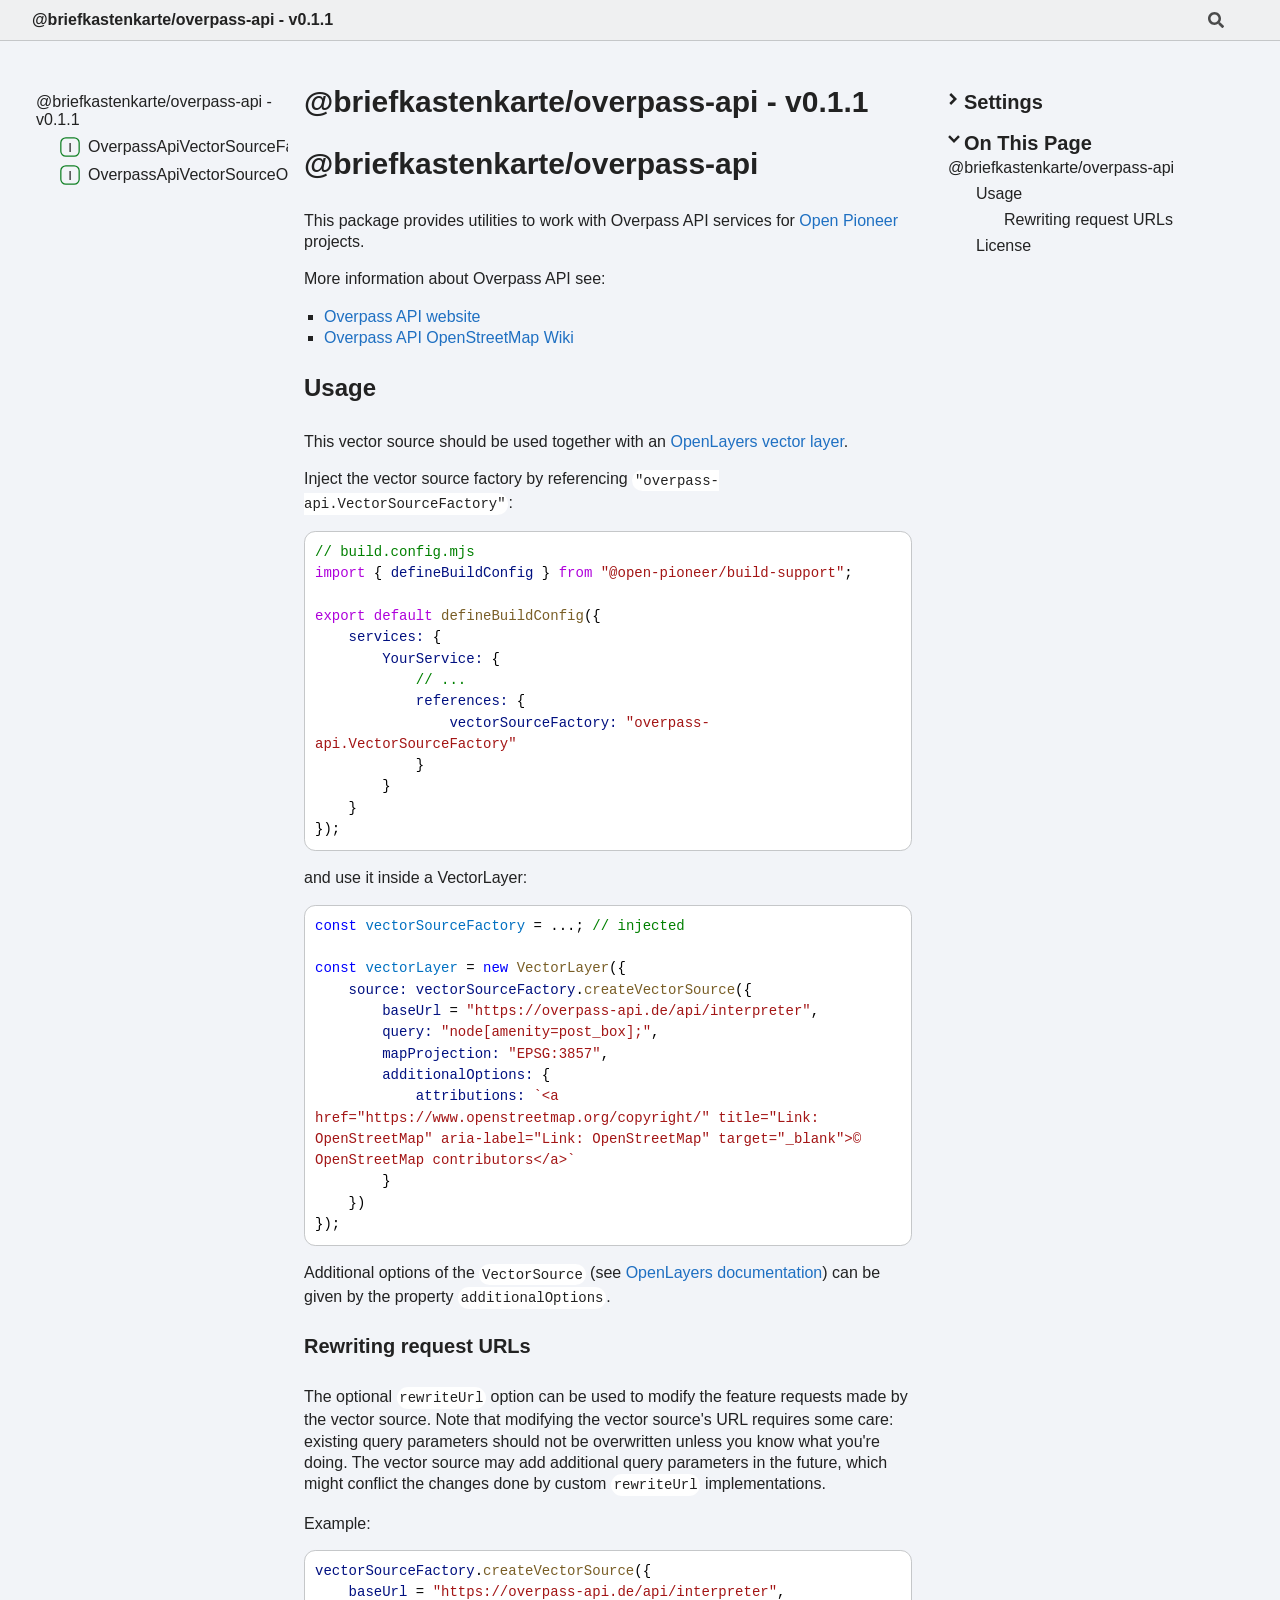
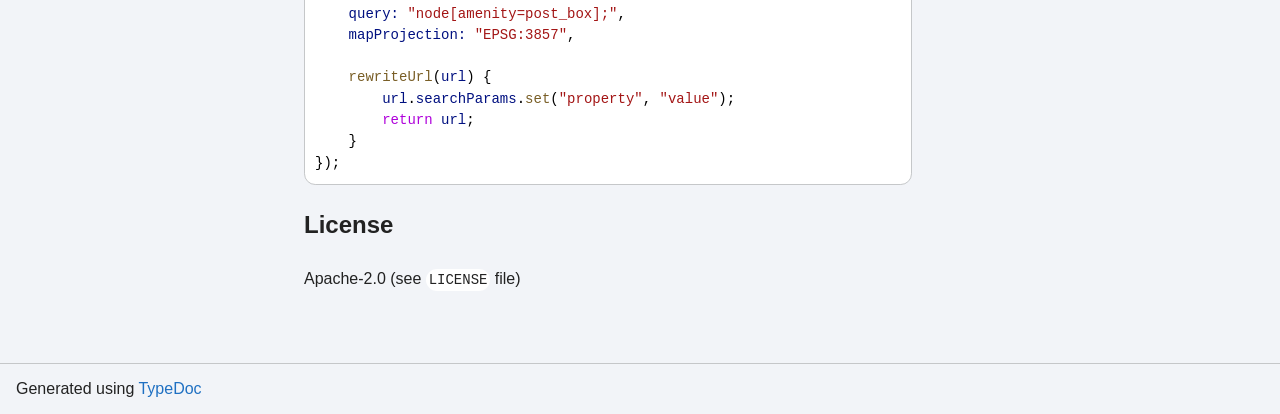
==== commit 85ea5875: "Deploying to gh-pages from @ briefkastenkarte-de/briefkastenkarte@bb9e21f5bb536a2a254243dfbada1f321b" ====
--- a/briefkastenkarte/docs/index.html
+++ b/briefkastenkarte/docs/index.html
@@ -1,10 +1,10 @@
-<!DOCTYPE html><html class="default" lang="en"><head><meta charset="utf-8"/><meta http-equiv="x-ua-compatible" content="IE=edge"/><title>@briefkastenkarte/overpass-api - v0.1.1</title><meta name="description" content="Documentation for @briefkastenkarte/overpass-api"/><meta name="viewport" content="width=device-width, initial-scale=1"/><link rel="stylesheet" href="assets/style.css"/><link rel="stylesheet" href="assets/highlight.css"/><script defer src="assets/main.js"></script><script async src="assets/icons.js" id="tsd-icons-script"></script><script async src="assets/search.js" id="tsd-search-script"></script><script async src="assets/navigation.js" id="tsd-nav-script"></script></head><body><script>document.documentElement.dataset.theme = localStorage.getItem("tsd-theme") || "os";document.body.style.display="none";setTimeout(() => app?app.showPage():document.body.style.removeProperty("display"),500)</script><header class="tsd-page-toolbar"><div class="tsd-toolbar-contents container"><div class="table-cell" id="tsd-search" data-base="."><div class="field"><label for="tsd-search-field" class="tsd-widget tsd-toolbar-icon search no-caption"><svg width="16" height="16" viewBox="0 0 16 16" fill="none"><use href="assets/icons.svg#icon-search"></use></svg></label><input type="text" id="tsd-search-field" aria-label="Search"/></div><div class="field"><div id="tsd-toolbar-links"></div></div><ul class="results"><li class="state loading">Preparing search index...</li><li class="state failure">The search index is not available</li></ul><a href="index.html" class="title">@briefkastenkarte/overpass-api - v0.1.1</a></div><div class="table-cell" id="tsd-widgets"><a href="#" class="tsd-widget tsd-toolbar-icon menu no-caption" data-toggle="menu" aria-label="Menu"><svg width="16" height="16" viewBox="0 0 16 16" fill="none"><use href="assets/icons.svg#icon-menu"></use></svg></a></div></div></header><div class="container container-main"><div class="col-content"><div class="tsd-page-title"><h1>@briefkastenkarte/overpass-api - v0.1.1</h1></div><div class="tsd-panel tsd-typography"><a id="md:briefkastenkarteoverpass-api" class="tsd-anchor"></a><h1 class="tsd-anchor-link">@briefkastenkarte/overpass-api<a href="#md:briefkastenkarteoverpass-api" aria-label="Permalink" class="tsd-anchor-icon"><svg viewBox="0 0 24 24"><use href="assets/icons.svg#icon-anchor"></use></svg></a></h1><p>This package provides utilities to work with Overpass API services for <a href="https://github.com/open-pioneer/" target="_blank" class="external">Open Pioneer</a> projects.</p>
+<!DOCTYPE html><html class="default" lang="en" data-base="."><head><meta charset="utf-8"/><meta http-equiv="x-ua-compatible" content="IE=edge"/><title>@briefkastenkarte/overpass-api - v0.1.1</title><meta name="description" content="Documentation for @briefkastenkarte/overpass-api"/><meta name="viewport" content="width=device-width, initial-scale=1"/><link rel="stylesheet" href="assets/style.css"/><link rel="stylesheet" href="assets/highlight.css"/><script defer src="assets/main.js"></script><script async src="assets/icons.js" id="tsd-icons-script"></script><script async src="assets/search.js" id="tsd-search-script"></script><script async src="assets/navigation.js" id="tsd-nav-script"></script></head><body><script>document.documentElement.dataset.theme = localStorage.getItem("tsd-theme") || "os";document.body.style.display="none";setTimeout(() => app?app.showPage():document.body.style.removeProperty("display"),500)</script><header class="tsd-page-toolbar"><div class="tsd-toolbar-contents container"><div class="table-cell" id="tsd-search"><div class="field"><label for="tsd-search-field" class="tsd-widget tsd-toolbar-icon search no-caption"><svg width="16" height="16" viewBox="0 0 16 16" fill="none" aria-hidden="true"><use href="assets/icons.svg#icon-search"></use></svg></label><input type="text" id="tsd-search-field" aria-label="Search"/></div><div class="field"><div id="tsd-toolbar-links"></div></div><ul class="results"><li class="state loading">Preparing search index...</li><li class="state failure">The search index is not available</li></ul><a href="index.html" class="title">@briefkastenkarte/overpass-api - v0.1.1</a></div><div class="table-cell" id="tsd-widgets"><a href="#" class="tsd-widget tsd-toolbar-icon menu no-caption" data-toggle="menu" aria-label="Menu"><svg width="16" height="16" viewBox="0 0 16 16" fill="none" aria-hidden="true"><use href="assets/icons.svg#icon-menu"></use></svg></a></div></div></header><div class="container container-main"><div class="col-content"><div class="tsd-page-title"><h1>@briefkastenkarte/overpass-api - v0.1.1</h1></div><div class="tsd-panel tsd-typography"><a id="briefkastenkarteoverpass-api" class="tsd-anchor"></a><h1 class="tsd-anchor-link">@briefkastenkarte/overpass-api<a href="#briefkastenkarteoverpass-api" aria-label="Permalink" class="tsd-anchor-icon"><svg viewBox="0 0 24 24" aria-hidden="true"><use href="assets/icons.svg#icon-anchor"></use></svg></a></h1><p>This package provides utilities to work with Overpass API services for <a href="https://github.com/open-pioneer/">Open Pioneer</a> projects.</p>
 <p>More information about Overpass API see:</p>
 <ul>
-<li><a href="http://overpass-api.de/" target="_blank" class="external">Overpass API website</a></li>
-<li><a href="https://wiki.openstreetmap.org/wiki/Overpass_API" target="_blank" class="external">Overpass API OpenStreetMap Wiki</a></li>
+<li><a href="http://overpass-api.de/">Overpass API website</a></li>
+<li><a href="https://wiki.openstreetmap.org/wiki/Overpass_API">Overpass API OpenStreetMap Wiki</a></li>
 </ul>
-<a id="md:usage" class="tsd-anchor"></a><h2 class="tsd-anchor-link">Usage<a href="#md:usage" aria-label="Permalink" class="tsd-anchor-icon"><svg viewBox="0 0 24 24"><use href="assets/icons.svg#icon-anchor"></use></svg></a></h2><p>This vector source should be used together with an <a href="https://openlayers.org/en/latest/apidoc/module-ol_layer_Vector-VectorLayer.html" target="_blank" class="external">OpenLayers vector layer</a>.</p>
+<a id="usage" class="tsd-anchor"></a><h2 class="tsd-anchor-link">Usage<a href="#usage" aria-label="Permalink" class="tsd-anchor-icon"><svg viewBox="0 0 24 24" aria-hidden="true"><use href="assets/icons.svg#icon-anchor"></use></svg></a></h2><p>This vector source should be used together with an <a href="https://openlayers.org/en/latest/apidoc/module-ol_layer_Vector-VectorLayer.html">OpenLayers vector layer</a>.</p>
 <p>Inject the vector source factory by referencing <code>&quot;overpass-api.VectorSourceFactory&quot;</code>:</p>
 <pre><code class="js"><span class="hl-0">// build.config.mjs</span><br/><span class="hl-1">import</span><span class="hl-2"> { </span><span class="hl-3">defineBuildConfig</span><span class="hl-2"> } </span><span class="hl-1">from</span><span class="hl-2"> </span><span class="hl-4">&quot;@open-pioneer/build-support&quot;</span><span class="hl-2">;</span><br/><br/><span class="hl-1">export</span><span class="hl-2"> </span><span class="hl-1">default</span><span class="hl-2"> </span><span class="hl-5">defineBuildConfig</span><span class="hl-2">({</span><br/><span class="hl-2">    </span><span class="hl-3">services:</span><span class="hl-2"> {</span><br/><span class="hl-2">        </span><span class="hl-3">YourService:</span><span class="hl-2"> {</span><br/><span class="hl-2">            </span><span class="hl-0">// ...</span><br/><span class="hl-2">            </span><span class="hl-3">references:</span><span class="hl-2"> {</span><br/><span class="hl-2">                </span><span class="hl-3">vectorSourceFactory:</span><span class="hl-2"> </span><span class="hl-4">&quot;overpass-api.VectorSourceFactory&quot;</span><br/><span class="hl-2">            }</span><br/><span class="hl-2">        }</span><br/><span class="hl-2">    }</span><br/><span class="hl-2">});</span>
 </code><button type="button">Copy</button></pre>
@@ -13,13 +13,13 @@
 <pre><code class="ts"><span class="hl-6">const</span><span class="hl-2"> </span><span class="hl-7">vectorSourceFactory</span><span class="hl-2"> = ...; </span><span class="hl-0">// injected</span><br/><br/><span class="hl-6">const</span><span class="hl-2"> </span><span class="hl-7">vectorLayer</span><span class="hl-2"> = </span><span class="hl-6">new</span><span class="hl-2"> </span><span class="hl-5">VectorLayer</span><span class="hl-2">({</span><br/><span class="hl-2">    </span><span class="hl-3">source:</span><span class="hl-2"> </span><span class="hl-3">vectorSourceFactory</span><span class="hl-2">.</span><span class="hl-5">createVectorSource</span><span class="hl-2">({</span><br/><span class="hl-2">        </span><span class="hl-3">baseUrl</span><span class="hl-2"> = </span><span class="hl-4">&quot;https://overpass-api.de/api/interpreter&quot;</span><span class="hl-2">,</span><br/><span class="hl-2">        </span><span class="hl-3">query:</span><span class="hl-2"> </span><span class="hl-4">&quot;node[amenity=post_box];&quot;</span><span class="hl-2">,</span><br/><span class="hl-2">        </span><span class="hl-3">mapProjection:</span><span class="hl-2"> </span><span class="hl-4">&quot;EPSG:3857&quot;</span><span class="hl-2">,</span><br/><span class="hl-2">        </span><span class="hl-3">additionalOptions:</span><span class="hl-2"> {</span><br/><span class="hl-2">            </span><span class="hl-3">attributions:</span><span class="hl-2"> </span><span class="hl-4">`&lt;a href=&quot;https://www.openstreetmap.org/copyright/&quot; title=&quot;Link: OpenStreetMap&quot; aria-label=&quot;Link: OpenStreetMap&quot; target=&quot;_blank&quot;&gt;© OpenStreetMap contributors&lt;/a&gt;`</span><br/><span class="hl-2">        }</span><br/><span class="hl-2">    })</span><br/><span class="hl-2">});</span>
 </code><button type="button">Copy</button></pre>
 
-<p>Additional options of the <code>VectorSource</code> (see <a href="https://openlayers.org/en/latest/apidoc/module-ol_source_Vector-VectorSource.html" target="_blank" class="external">OpenLayers documentation</a>) can be given by the property <code>additionalOptions</code>.</p>
-<a id="md:rewriting-request-urls" class="tsd-anchor"></a><h3 class="tsd-anchor-link">Rewriting request URLs<a href="#md:rewriting-request-urls" aria-label="Permalink" class="tsd-anchor-icon"><svg viewBox="0 0 24 24"><use href="assets/icons.svg#icon-anchor"></use></svg></a></h3><p>The optional <code>rewriteUrl</code> option can be used to modify the feature requests made by the vector source.
+<p>Additional options of the <code>VectorSource</code> (see <a href="https://openlayers.org/en/latest/apidoc/module-ol_source_Vector-VectorSource.html">OpenLayers documentation</a>) can be given by the property <code>additionalOptions</code>.</p>
+<a id="rewriting-request-urls" class="tsd-anchor"></a><h3 class="tsd-anchor-link">Rewriting request URLs<a href="#rewriting-request-urls" aria-label="Permalink" class="tsd-anchor-icon"><svg viewBox="0 0 24 24" aria-hidden="true"><use href="assets/icons.svg#icon-anchor"></use></svg></a></h3><p>The optional <code>rewriteUrl</code> option can be used to modify the feature requests made by the vector source.
 Note that modifying the vector source's URL requires some care: existing query parameters should not be overwritten unless you know what you're doing.
 The vector source may add additional query parameters in the future, which might conflict the changes done by custom <code>rewriteUrl</code> implementations.</p>
 <p>Example:</p>
 <pre><code class="ts"><span class="hl-3">vectorSourceFactory</span><span class="hl-2">.</span><span class="hl-5">createVectorSource</span><span class="hl-2">({</span><br/><span class="hl-2">    </span><span class="hl-3">baseUrl</span><span class="hl-2"> = </span><span class="hl-4">&quot;https://overpass-api.de/api/interpreter&quot;</span><span class="hl-2">,</span><br/><span class="hl-2">    </span><span class="hl-3">query:</span><span class="hl-2"> </span><span class="hl-4">&quot;node[amenity=post_box];&quot;</span><span class="hl-2">,</span><br/><span class="hl-2">    </span><span class="hl-3">mapProjection:</span><span class="hl-2"> </span><span class="hl-4">&quot;EPSG:3857&quot;</span><span class="hl-2">,</span><br/><br/><span class="hl-2">    </span><span class="hl-5">rewriteUrl</span><span class="hl-2">(</span><span class="hl-3">url</span><span class="hl-2">) {</span><br/><span class="hl-2">        </span><span class="hl-3">url</span><span class="hl-2">.</span><span class="hl-3">searchParams</span><span class="hl-2">.</span><span class="hl-5">set</span><span class="hl-2">(</span><span class="hl-4">&quot;property&quot;</span><span class="hl-2">, </span><span class="hl-4">&quot;value&quot;</span><span class="hl-2">);</span><br/><span class="hl-2">        </span><span class="hl-1">return</span><span class="hl-2"> </span><span class="hl-3">url</span><span class="hl-2">;</span><br/><span class="hl-2">    }</span><br/><span class="hl-2">});</span>
 </code><button type="button">Copy</button></pre>
 
-<a id="md:license" class="tsd-anchor"></a><h2 class="tsd-anchor-link">License<a href="#md:license" aria-label="Permalink" class="tsd-anchor-icon"><svg viewBox="0 0 24 24"><use href="assets/icons.svg#icon-anchor"></use></svg></a></h2><p>Apache-2.0 (see <code>LICENSE</code> file)</p>
-</div></div><div class="col-sidebar"><div class="page-menu"><div class="tsd-navigation settings"><details class="tsd-accordion"><summary class="tsd-accordion-summary"><h3><svg width="20" height="20" viewBox="0 0 24 24" fill="none"><use href="assets/icons.svg#icon-chevronDown"></use></svg>Settings</h3></summary><div class="tsd-accordion-details"><div class="tsd-filter-visibility"><span class="settings-label">Member Visibility</span><ul id="tsd-filter-options"><li class="tsd-filter-item"><label class="tsd-filter-input"><input type="checkbox" id="tsd-filter-protected" name="protected"/><svg width="32" height="32" viewBox="0 0 32 32" aria-hidden="true"><rect class="tsd-checkbox-background" width="30" height="30" x="1" y="1" rx="6" fill="none"></rect><path class="tsd-checkbox-checkmark" d="M8.35422 16.8214L13.2143 21.75L24.6458 10.25" stroke="none" stroke-width="3.5" stroke-linejoin="round" fill="none"></path></svg><span>Protected</span></label></li><li class="tsd-filter-item"><label class="tsd-filter-input"><input type="checkbox" id="tsd-filter-inherited" name="inherited" checked/><svg width="32" height="32" viewBox="0 0 32 32" aria-hidden="true"><rect class="tsd-checkbox-background" width="30" height="30" x="1" y="1" rx="6" fill="none"></rect><path class="tsd-checkbox-checkmark" d="M8.35422 16.8214L13.2143 21.75L24.6458 10.25" stroke="none" stroke-width="3.5" stroke-linejoin="round" fill="none"></path></svg><span>Inherited</span></label></li><li class="tsd-filter-item"><label class="tsd-filter-input"><input type="checkbox" id="tsd-filter-external" name="external"/><svg width="32" height="32" viewBox="0 0 32 32" aria-hidden="true"><rect class="tsd-checkbox-background" width="30" height="30" x="1" y="1" rx="6" fill="none"></rect><path class="tsd-checkbox-checkmark" d="M8.35422 16.8214L13.2143 21.75L24.6458 10.25" stroke="none" stroke-width="3.5" stroke-linejoin="round" fill="none"></path></svg><span>External</span></label></li></ul></div><div class="tsd-theme-toggle"><label class="settings-label" for="tsd-theme">Theme</label><select id="tsd-theme"><option value="os">OS</option><option value="light">Light</option><option value="dark">Dark</option></select></div></div></details></div><details open class="tsd-accordion tsd-page-navigation"><summary class="tsd-accordion-summary"><h3><svg width="20" height="20" viewBox="0 0 24 24" fill="none"><use href="assets/icons.svg#icon-chevronDown"></use></svg>On This Page</h3></summary><div class="tsd-accordion-details"><a href="#md:briefkastenkarteoverpass-api"><span>@briefkastenkarte/overpass-<wbr/>api</span></a><ul><li><a href="#md:usage"><span>Usage</span></a></li><li><ul><li><a href="#md:rewriting-request-urls"><span>Rewriting request URLs</span></a></li></ul></li><li><a href="#md:license"><span>License</span></a></li></ul></div></details></div><div class="site-menu"><nav class="tsd-navigation"><a href="modules.html" class="current"><svg class="tsd-kind-icon" viewBox="0 0 24 24"><use href="assets/icons.svg#icon-1"></use></svg><span>@briefkastenkarte/overpass-api - v0.1.1</span></a><ul class="tsd-small-nested-navigation" id="tsd-nav-container" data-base="."><li>Loading...</li></ul></nav></div></div></div><footer><p class="tsd-generator">Generated using <a href="https://typedoc.org/" target="_blank">TypeDoc</a></p></footer><div class="overlay"></div></body></html>
+<a id="license" class="tsd-anchor"></a><h2 class="tsd-anchor-link">License<a href="#license" aria-label="Permalink" class="tsd-anchor-icon"><svg viewBox="0 0 24 24" aria-hidden="true"><use href="assets/icons.svg#icon-anchor"></use></svg></a></h2><p>Apache-2.0 (see <code>LICENSE</code> file)</p>
+</div></div><div class="col-sidebar"><div class="page-menu"><div class="tsd-navigation settings"><details class="tsd-accordion"><summary class="tsd-accordion-summary"><h3><svg width="20" height="20" viewBox="0 0 24 24" fill="none" aria-hidden="true"><use href="assets/icons.svg#icon-chevronDown"></use></svg>Settings</h3></summary><div class="tsd-accordion-details"><div class="tsd-filter-visibility"><span class="settings-label">Member Visibility</span><ul id="tsd-filter-options"><li class="tsd-filter-item"><label class="tsd-filter-input"><input type="checkbox" id="tsd-filter-protected" name="protected"/><svg width="32" height="32" viewBox="0 0 32 32" aria-hidden="true"><rect class="tsd-checkbox-background" width="30" height="30" x="1" y="1" rx="6" fill="none"></rect><path class="tsd-checkbox-checkmark" d="M8.35422 16.8214L13.2143 21.75L24.6458 10.25" stroke="none" stroke-width="3.5" stroke-linejoin="round" fill="none"></path></svg><span>Protected</span></label></li><li class="tsd-filter-item"><label class="tsd-filter-input"><input type="checkbox" id="tsd-filter-inherited" name="inherited" checked/><svg width="32" height="32" viewBox="0 0 32 32" aria-hidden="true"><rect class="tsd-checkbox-background" width="30" height="30" x="1" y="1" rx="6" fill="none"></rect><path class="tsd-checkbox-checkmark" d="M8.35422 16.8214L13.2143 21.75L24.6458 10.25" stroke="none" stroke-width="3.5" stroke-linejoin="round" fill="none"></path></svg><span>Inherited</span></label></li><li class="tsd-filter-item"><label class="tsd-filter-input"><input type="checkbox" id="tsd-filter-external" name="external"/><svg width="32" height="32" viewBox="0 0 32 32" aria-hidden="true"><rect class="tsd-checkbox-background" width="30" height="30" x="1" y="1" rx="6" fill="none"></rect><path class="tsd-checkbox-checkmark" d="M8.35422 16.8214L13.2143 21.75L24.6458 10.25" stroke="none" stroke-width="3.5" stroke-linejoin="round" fill="none"></path></svg><span>External</span></label></li></ul></div><div class="tsd-theme-toggle"><label class="settings-label" for="tsd-theme">Theme</label><select id="tsd-theme"><option value="os">OS</option><option value="light">Light</option><option value="dark">Dark</option></select></div></div></details></div><details open class="tsd-accordion tsd-page-navigation"><summary class="tsd-accordion-summary"><h3><svg width="20" height="20" viewBox="0 0 24 24" fill="none" aria-hidden="true"><use href="assets/icons.svg#icon-chevronDown"></use></svg>On This Page</h3></summary><div class="tsd-accordion-details"><a href="#briefkastenkarteoverpass-api"><span>@briefkastenkarte/overpass-<wbr/>api</span></a><ul><li><a href="#usage"><span>Usage</span></a></li><li><ul><li><a href="#rewriting-request-urls"><span>Rewriting request URLs</span></a></li></ul></li><li><a href="#license"><span>License</span></a></li></ul></div></details></div><div class="site-menu"><nav class="tsd-navigation"><a href="modules.html">@briefkastenkarte/overpass-api - v0.1.1</a><ul class="tsd-small-nested-navigation" id="tsd-nav-container"><li>Loading...</li></ul></nav></div></div></div><footer><p class="tsd-generator">Generated using <a href="https://typedoc.org/" target="_blank">TypeDoc</a></p></footer><div class="overlay"></div></body></html>
--- a/briefkastenkarte/docs/assets/style.css
+++ b/briefkastenkarte/docs/assets/style.css
@@ -1,115 +1,256 @@
-:root {
-    /* Light */
-    --light-color-background: #f2f4f8;
-    --light-color-background-secondary: #eff0f1;
-    --light-color-warning-text: #222;
-    --light-color-background-warning: #e6e600;
-    --light-color-accent: #c5c7c9;
-    --light-color-active-menu-item: var(--light-color-accent);
-    --light-color-text: #222;
-    --light-color-text-aside: #6e6e6e;
-
-    --light-color-icon-background: var(--light-color-background);
-    --light-color-icon-text: var(--light-color-text);
-
-    --light-color-comment-tag-text: var(--light-color-text);
-    --light-color-comment-tag: var(--light-color-background);
-
-    --light-color-link: #1f70c2;
-    --light-color-focus-outline: #3584e4;
-
-    --light-color-ts-keyword: #056bd6;
-    --light-color-ts-project: #b111c9;
-    --light-color-ts-module: var(--light-color-ts-project);
-    --light-color-ts-namespace: var(--light-color-ts-project);
-    --light-color-ts-enum: #7e6f15;
-    --light-color-ts-enum-member: var(--light-color-ts-enum);
-    --light-color-ts-variable: #4760ec;
-    --light-color-ts-function: #572be7;
-    --light-color-ts-class: #1f70c2;
-    --light-color-ts-interface: #108024;
-    --light-color-ts-constructor: #4d7fff;
-    --light-color-ts-property: #ff984d;
-    --light-color-ts-method: #ff4db8;
-    --light-color-ts-reference: #ff4d82;
-    --light-color-ts-call-signature: var(--light-color-ts-method);
-    --light-color-ts-index-signature: var(--light-color-ts-property);
-    --light-color-ts-constructor-signature: var(--light-color-ts-constructor);
-    --light-color-ts-parameter: var(--light-color-ts-variable);
-    /* type literal not included as links will never be generated to it */
-    --light-color-ts-type-parameter: #a55c0e;
-    --light-color-ts-accessor: #ff4d4d;
-    --light-color-ts-get-signature: var(--light-color-ts-accessor);
-    --light-color-ts-set-signature: var(--light-color-ts-accessor);
-    --light-color-ts-type-alias: #d51270;
-    /* reference not included as links will be colored with the kind that it points to */
-    --light-color-document: #000000;
-
-    --light-external-icon: url("data:image/svg+xml;utf8,<svg xmlns='http://www.w3.org/2000/svg' viewBox='0 0 100 100' width='10' height='10'><path fill-opacity='0' stroke='%23000' stroke-width='10' d='m43,35H5v60h60V57M45,5v10l10,10-30,30 20,20 30-30 10,10h10V5z'/></svg>");
-    --light-color-scheme: light;
-
-    /* Dark */
-    --dark-color-background: #2b2e33;
-    --dark-color-background-secondary: #1e2024;
-    --dark-color-background-warning: #bebe00;
-    --dark-color-warning-text: #222;
-    --dark-color-accent: #9096a2;
-    --dark-color-active-menu-item: #5d5d6a;
-    --dark-color-text: #f5f5f5;
-    --dark-color-text-aside: #dddddd;
-
-    --dark-color-icon-background: var(--dark-color-background-secondary);
-    --dark-color-icon-text: var(--dark-color-text);
-
-    --dark-color-comment-tag-text: var(--dark-color-text);
-    --dark-color-comment-tag: var(--dark-color-background);
-
-    --dark-color-link: #00aff4;
-    --dark-color-focus-outline: #4c97f2;
-
-    --dark-color-ts-keyword: #3399ff;
-    --dark-color-ts-project: #e358ff;
-    --dark-color-ts-module: var(--dark-color-ts-project);
-    --dark-color-ts-namespace: var(--dark-color-ts-project);
-    --dark-color-ts-enum: #f4d93e;
-    --dark-color-ts-enum-member: var(--dark-color-ts-enum);
-    --dark-color-ts-variable: #798dff;
-    --dark-color-ts-function: #a280ff;
-    --dark-color-ts-class: #8ac4ff;
-    --dark-color-ts-interface: #6cff87;
-    --dark-color-ts-constructor: #4d7fff;
-    --dark-color-ts-property: #ff984d;
-    --dark-color-ts-method: #ff4db8;
-    --dark-color-ts-reference: #ff4d82;
-    --dark-color-ts-call-signature: var(--dark-color-ts-method);
-    --dark-color-ts-index-signature: var(--dark-color-ts-property);
-    --dark-color-ts-constructor-signature: var(--dark-color-ts-constructor);
-    --dark-color-ts-parameter: var(--dark-color-ts-variable);
-    /* type literal not included as links will never be generated to it */
-    --dark-color-ts-type-parameter: #e07d13;
-    --dark-color-ts-accessor: #ff4d4d;
-    --dark-color-ts-get-signature: var(--dark-color-ts-accessor);
-    --dark-color-ts-set-signature: var(--dark-color-ts-accessor);
-    --dark-color-ts-type-alias: #ff6492;
-    /* reference not included as links will be colored with the kind that it points to */
-    --dark-color-document: #ffffff;
-
-    --dark-external-icon: url("data:image/svg+xml;utf8,<svg xmlns='http://www.w3.org/2000/svg' viewBox='0 0 100 100' width='10' height='10'><path fill-opacity='0' stroke='%23fff' stroke-width='10' d='m43,35H5v60h60V57M45,5v10l10,10-30,30 20,20 30-30 10,10h10V5z'/></svg>");
-    --dark-color-scheme: dark;
-}
-
-@media (prefers-color-scheme: light) {
+@layer typedoc {
     :root {
+        /* Light */
+        --light-color-background: #f2f4f8;
+        --light-color-background-secondary: #eff0f1;
+        --light-color-warning-text: #222;
+        --light-color-background-warning: #e6e600;
+        --light-color-accent: #c5c7c9;
+        --light-color-active-menu-item: var(--light-color-accent);
+        --light-color-text: #222;
+        --light-color-text-aside: #6e6e6e;
+
+        --light-color-icon-background: var(--light-color-background);
+        --light-color-icon-text: var(--light-color-text);
+
+        --light-color-comment-tag-text: var(--light-color-text);
+        --light-color-comment-tag: var(--light-color-background);
+
+        --light-color-link: #1f70c2;
+        --light-color-focus-outline: #3584e4;
+
+        --light-color-ts-keyword: #056bd6;
+        --light-color-ts-project: #b111c9;
+        --light-color-ts-module: var(--light-color-ts-project);
+        --light-color-ts-namespace: var(--light-color-ts-project);
+        --light-color-ts-enum: #7e6f15;
+        --light-color-ts-enum-member: var(--light-color-ts-enum);
+        --light-color-ts-variable: #4760ec;
+        --light-color-ts-function: #572be7;
+        --light-color-ts-class: #1f70c2;
+        --light-color-ts-interface: #108024;
+        --light-color-ts-constructor: var(--light-color-ts-class);
+        --light-color-ts-property: #9f5f30;
+        --light-color-ts-method: #be3989;
+        --light-color-ts-reference: #ff4d82;
+        --light-color-ts-call-signature: var(--light-color-ts-method);
+        --light-color-ts-index-signature: var(--light-color-ts-property);
+        --light-color-ts-constructor-signature: var(
+            --light-color-ts-constructor
+        );
+        --light-color-ts-parameter: var(--light-color-ts-variable);
+        /* type literal not included as links will never be generated to it */
+        --light-color-ts-type-parameter: #a55c0e;
+        --light-color-ts-accessor: #c73c3c;
+        --light-color-ts-get-signature: var(--light-color-ts-accessor);
+        --light-color-ts-set-signature: var(--light-color-ts-accessor);
+        --light-color-ts-type-alias: #d51270;
+        /* reference not included as links will be colored with the kind that it points to */
+        --light-color-document: #000000;
+
+        --light-color-alert-note: #0969d9;
+        --light-color-alert-tip: #1a7f37;
+        --light-color-alert-important: #8250df;
+        --light-color-alert-warning: #9a6700;
+        --light-color-alert-caution: #cf222e;
+
+        --light-external-icon: url("data:image/svg+xml;utf8,<svg xmlns='http://www.w3.org/2000/svg' viewBox='0 0 100 100' width='10' height='10'><path fill-opacity='0' stroke='%23000' stroke-width='10' d='m43,35H5v60h60V57M45,5v10l10,10-30,30 20,20 30-30 10,10h10V5z'/></svg>");
+        --light-color-scheme: light;
+
+        /* Dark */
+        --dark-color-background: #2b2e33;
+        --dark-color-background-secondary: #1e2024;
+        --dark-color-background-warning: #bebe00;
+        --dark-color-warning-text: #222;
+        --dark-color-accent: #9096a2;
+        --dark-color-active-menu-item: #5d5d6a;
+        --dark-color-text: #f5f5f5;
+        --dark-color-text-aside: #dddddd;
+
+        --dark-color-icon-background: var(--dark-color-background-secondary);
+        --dark-color-icon-text: var(--dark-color-text);
+
+        --dark-color-comment-tag-text: var(--dark-color-text);
+        --dark-color-comment-tag: var(--dark-color-background);
+
+        --dark-color-link: #00aff4;
+        --dark-color-focus-outline: #4c97f2;
+
+        --dark-color-ts-keyword: #3399ff;
+        --dark-color-ts-project: #e358ff;
+        --dark-color-ts-module: var(--dark-color-ts-project);
+        --dark-color-ts-namespace: var(--dark-color-ts-project);
+        --dark-color-ts-enum: #f4d93e;
+        --dark-color-ts-enum-member: var(--dark-color-ts-enum);
+        --dark-color-ts-variable: #798dff;
+        --dark-color-ts-function: #a280ff;
+        --dark-color-ts-class: #8ac4ff;
+        --dark-color-ts-interface: #6cff87;
+        --dark-color-ts-constructor: var(--dark-color-ts-class);
+        --dark-color-ts-property: #ff984d;
+        --dark-color-ts-method: #ff4db8;
+        --dark-color-ts-reference: #ff4d82;
+        --dark-color-ts-call-signature: var(--dark-color-ts-method);
+        --dark-color-ts-index-signature: var(--dark-color-ts-property);
+        --dark-color-ts-constructor-signature: var(--dark-color-ts-constructor);
+        --dark-color-ts-parameter: var(--dark-color-ts-variable);
+        /* type literal not included as links will never be generated to it */
+        --dark-color-ts-type-parameter: #e07d13;
+        --dark-color-ts-accessor: #ff6060;
+        --dark-color-ts-get-signature: var(--dark-color-ts-accessor);
+        --dark-color-ts-set-signature: var(--dark-color-ts-accessor);
+        --dark-color-ts-type-alias: #ff6492;
+        /* reference not included as links will be colored with the kind that it points to */
+        --dark-color-document: #ffffff;
+
+        --dark-color-alert-note: #0969d9;
+        --dark-color-alert-tip: #1a7f37;
+        --dark-color-alert-important: #8250df;
+        --dark-color-alert-warning: #9a6700;
+        --dark-color-alert-caution: #cf222e;
+
+        --dark-external-icon: url("data:image/svg+xml;utf8,<svg xmlns='http://www.w3.org/2000/svg' viewBox='0 0 100 100' width='10' height='10'><path fill-opacity='0' stroke='%23fff' stroke-width='10' d='m43,35H5v60h60V57M45,5v10l10,10-30,30 20,20 30-30 10,10h10V5z'/></svg>");
+        --dark-color-scheme: dark;
+    }
+
+    @media (prefers-color-scheme: light) {
+        :root {
+            --color-background: var(--light-color-background);
+            --color-background-secondary: var(
+                --light-color-background-secondary
+            );
+            --color-background-warning: var(--light-color-background-warning);
+            --color-warning-text: var(--light-color-warning-text);
+            --color-accent: var(--light-color-accent);
+            --color-active-menu-item: var(--light-color-active-menu-item);
+            --color-text: var(--light-color-text);
+            --color-text-aside: var(--light-color-text-aside);
+
+            --color-icon-background: var(--light-color-icon-background);
+            --color-icon-text: var(--light-color-icon-text);
+
+            --color-comment-tag-text: var(--light-color-text);
+            --color-comment-tag: var(--light-color-background);
+
+            --color-link: var(--light-color-link);
+            --color-focus-outline: var(--light-color-focus-outline);
+
+            --color-ts-keyword: var(--light-color-ts-keyword);
+            --color-ts-project: var(--light-color-ts-project);
+            --color-ts-module: var(--light-color-ts-module);
+            --color-ts-namespace: var(--light-color-ts-namespace);
+            --color-ts-enum: var(--light-color-ts-enum);
+            --color-ts-enum-member: var(--light-color-ts-enum-member);
+            --color-ts-variable: var(--light-color-ts-variable);
+            --color-ts-function: var(--light-color-ts-function);
+            --color-ts-class: var(--light-color-ts-class);
+            --color-ts-interface: var(--light-color-ts-interface);
+            --color-ts-constructor: var(--light-color-ts-constructor);
+            --color-ts-property: var(--light-color-ts-property);
+            --color-ts-method: var(--light-color-ts-method);
+            --color-ts-reference: var(--light-color-ts-reference);
+            --color-ts-call-signature: var(--light-color-ts-call-signature);
+            --color-ts-index-signature: var(--light-color-ts-index-signature);
+            --color-ts-constructor-signature: var(
+                --light-color-ts-constructor-signature
+            );
+            --color-ts-parameter: var(--light-color-ts-parameter);
+            --color-ts-type-parameter: var(--light-color-ts-type-parameter);
+            --color-ts-accessor: var(--light-color-ts-accessor);
+            --color-ts-get-signature: var(--light-color-ts-get-signature);
+            --color-ts-set-signature: var(--light-color-ts-set-signature);
+            --color-ts-type-alias: var(--light-color-ts-type-alias);
+            --color-document: var(--light-color-document);
+
+            --color-alert-note: var(--light-color-alert-note);
+            --color-alert-tip: var(--light-color-alert-tip);
+            --color-alert-important: var(--light-color-alert-important);
+            --color-alert-warning: var(--light-color-alert-warning);
+            --color-alert-caution: var(--light-color-alert-caution);
+
+            --external-icon: var(--light-external-icon);
+            --color-scheme: var(--light-color-scheme);
+        }
+    }
+
+    @media (prefers-color-scheme: dark) {
+        :root {
+            --color-background: var(--dark-color-background);
+            --color-background-secondary: var(
+                --dark-color-background-secondary
+            );
+            --color-background-warning: var(--dark-color-background-warning);
+            --color-warning-text: var(--dark-color-warning-text);
+            --color-accent: var(--dark-color-accent);
+            --color-active-menu-item: var(--dark-color-active-menu-item);
+            --color-text: var(--dark-color-text);
+            --color-text-aside: var(--dark-color-text-aside);
+
+            --color-icon-background: var(--dark-color-icon-background);
+            --color-icon-text: var(--dark-color-icon-text);
+
+            --color-comment-tag-text: var(--dark-color-text);
+            --color-comment-tag: var(--dark-color-background);
+
+            --color-link: var(--dark-color-link);
+            --color-focus-outline: var(--dark-color-focus-outline);
+
+            --color-ts-keyword: var(--dark-color-ts-keyword);
+            --color-ts-project: var(--dark-color-ts-project);
+            --color-ts-module: var(--dark-color-ts-module);
+            --color-ts-namespace: var(--dark-color-ts-namespace);
+            --color-ts-enum: var(--dark-color-ts-enum);
+            --color-ts-enum-member: var(--dark-color-ts-enum-member);
+            --color-ts-variable: var(--dark-color-ts-variable);
+            --color-ts-function: var(--dark-color-ts-function);
+            --color-ts-class: var(--dark-color-ts-class);
+            --color-ts-interface: var(--dark-color-ts-interface);
+            --color-ts-constructor: var(--dark-color-ts-constructor);
+            --color-ts-property: var(--dark-color-ts-property);
+            --color-ts-method: var(--dark-color-ts-method);
+            --color-ts-reference: var(--dark-color-ts-reference);
+            --color-ts-call-signature: var(--dark-color-ts-call-signature);
+            --color-ts-index-signature: var(--dark-color-ts-index-signature);
+            --color-ts-constructor-signature: var(
+                --dark-color-ts-constructor-signature
+            );
+            --color-ts-parameter: var(--dark-color-ts-parameter);
+            --color-ts-type-parameter: var(--dark-color-ts-type-parameter);
+            --color-ts-accessor: var(--dark-color-ts-accessor);
+            --color-ts-get-signature: var(--dark-color-ts-get-signature);
+            --color-ts-set-signature: var(--dark-color-ts-set-signature);
+            --color-ts-type-alias: var(--dark-color-ts-type-alias);
+            --color-document: var(--dark-color-document);
+
+            --color-alert-note: var(--dark-color-alert-note);
+            --color-alert-tip: var(--dark-color-alert-tip);
+            --color-alert-important: var(--dark-color-alert-important);
+            --color-alert-warning: var(--dark-color-alert-warning);
+            --color-alert-caution: var(--dark-color-alert-caution);
+
+            --external-icon: var(--dark-external-icon);
+            --color-scheme: var(--dark-color-scheme);
+        }
+    }
+
+    html {
+        color-scheme: var(--color-scheme);
+    }
+
+    body {
+        margin: 0;
+    }
+
+    :root[data-theme="light"] {
         --color-background: var(--light-color-background);
         --color-background-secondary: var(--light-color-background-secondary);
         --color-background-warning: var(--light-color-background-warning);
         --color-warning-text: var(--light-color-warning-text);
+        --color-icon-background: var(--light-color-icon-background);
         --color-accent: var(--light-color-accent);
         --color-active-menu-item: var(--light-color-active-menu-item);
         --color-text: var(--light-color-text);
         --color-text-aside: var(--light-color-text-aside);
-
-        --color-icon-background: var(--light-color-icon-background);
         --color-icon-text: var(--light-color-icon-text);
 
         --color-comment-tag-text: var(--light-color-text);
@@ -145,23 +286,26 @@
         --color-ts-type-alias: var(--light-color-ts-type-alias);
         --color-document: var(--light-color-document);
 
+        --color-note: var(--light-color-note);
+        --color-tip: var(--light-color-tip);
+        --color-important: var(--light-color-important);
+        --color-warning: var(--light-color-warning);
+        --color-caution: var(--light-color-caution);
+
         --external-icon: var(--light-external-icon);
         --color-scheme: var(--light-color-scheme);
     }
-}
-
-@media (prefers-color-scheme: dark) {
-    :root {
+
+    :root[data-theme="dark"] {
         --color-background: var(--dark-color-background);
         --color-background-secondary: var(--dark-color-background-secondary);
         --color-background-warning: var(--dark-color-background-warning);
         --color-warning-text: var(--dark-color-warning-text);
+        --color-icon-background: var(--dark-color-icon-background);
         --color-accent: var(--dark-color-accent);
         --color-active-menu-item: var(--dark-color-active-menu-item);
         --color-text: var(--dark-color-text);
         --color-text-aside: var(--dark-color-text-aside);
-
-        --color-icon-background: var(--dark-color-icon-background);
         --color-icon-text: var(--dark-color-icon-text);
 
         --color-comment-tag-text: var(--dark-color-text);
@@ -197,1297 +341,1271 @@
         --color-ts-type-alias: var(--dark-color-ts-type-alias);
         --color-document: var(--dark-color-document);
 
+        --color-note: var(--dark-color-note);
+        --color-tip: var(--dark-color-tip);
+        --color-important: var(--dark-color-important);
+        --color-warning: var(--dark-color-warning);
+        --color-caution: var(--dark-color-caution);
+
         --external-icon: var(--dark-external-icon);
         --color-scheme: var(--dark-color-scheme);
     }
-}
-
-html {
-    color-scheme: var(--color-scheme);
-}
-
-body {
-    margin: 0;
-}
-
-:root[data-theme="light"] {
-    --color-background: var(--light-color-background);
-    --color-background-secondary: var(--light-color-background-secondary);
-    --color-background-warning: var(--light-color-background-warning);
-    --color-warning-text: var(--light-color-warning-text);
-    --color-icon-background: var(--light-color-icon-background);
-    --color-accent: var(--light-color-accent);
-    --color-active-menu-item: var(--light-color-active-menu-item);
-    --color-text: var(--light-color-text);
-    --color-text-aside: var(--light-color-text-aside);
-    --color-icon-text: var(--light-color-icon-text);
-
-    --color-comment-tag-text: var(--light-color-text);
-    --color-comment-tag: var(--light-color-background);
-
-    --color-link: var(--light-color-link);
-    --color-focus-outline: var(--light-color-focus-outline);
-
-    --color-ts-keyword: var(--light-color-ts-keyword);
-    --color-ts-project: var(--light-color-ts-project);
-    --color-ts-module: var(--light-color-ts-module);
-    --color-ts-namespace: var(--light-color-ts-namespace);
-    --color-ts-enum: var(--light-color-ts-enum);
-    --color-ts-enum-member: var(--light-color-ts-enum-member);
-    --color-ts-variable: var(--light-color-ts-variable);
-    --color-ts-function: var(--light-color-ts-function);
-    --color-ts-class: var(--light-color-ts-class);
-    --color-ts-interface: var(--light-color-ts-interface);
-    --color-ts-constructor: var(--light-color-ts-constructor);
-    --color-ts-property: var(--light-color-ts-property);
-    --color-ts-method: var(--light-color-ts-method);
-    --color-ts-reference: var(--light-color-ts-reference);
-    --color-ts-call-signature: var(--light-color-ts-call-signature);
-    --color-ts-index-signature: var(--light-color-ts-index-signature);
-    --color-ts-constructor-signature: var(
-        --light-color-ts-constructor-signature
-    );
-    --color-ts-parameter: var(--light-color-ts-parameter);
-    --color-ts-type-parameter: var(--light-color-ts-type-parameter);
-    --color-ts-accessor: var(--light-color-ts-accessor);
-    --color-ts-get-signature: var(--light-color-ts-get-signature);
-    --color-ts-set-signature: var(--light-color-ts-set-signature);
-    --color-ts-type-alias: var(--light-color-ts-type-alias);
-    --color-document: var(--light-color-document);
-
-    --external-icon: var(--light-external-icon);
-    --color-scheme: var(--light-color-scheme);
-}
-
-:root[data-theme="dark"] {
-    --color-background: var(--dark-color-background);
-    --color-background-secondary: var(--dark-color-background-secondary);
-    --color-background-warning: var(--dark-color-background-warning);
-    --color-warning-text: var(--dark-color-warning-text);
-    --color-icon-background: var(--dark-color-icon-background);
-    --color-accent: var(--dark-color-accent);
-    --color-active-menu-item: var(--dark-color-active-menu-item);
-    --color-text: var(--dark-color-text);
-    --color-text-aside: var(--dark-color-text-aside);
-    --color-icon-text: var(--dark-color-icon-text);
-
-    --color-comment-tag-text: var(--dark-color-text);
-    --color-comment-tag: var(--dark-color-background);
-
-    --color-link: var(--dark-color-link);
-    --color-focus-outline: var(--dark-color-focus-outline);
-
-    --color-ts-keyword: var(--dark-color-ts-keyword);
-    --color-ts-project: var(--dark-color-ts-project);
-    --color-ts-module: var(--dark-color-ts-module);
-    --color-ts-namespace: var(--dark-color-ts-namespace);
-    --color-ts-enum: var(--dark-color-ts-enum);
-    --color-ts-enum-member: var(--dark-color-ts-enum-member);
-    --color-ts-variable: var(--dark-color-ts-variable);
-    --color-ts-function: var(--dark-color-ts-function);
-    --color-ts-class: var(--dark-color-ts-class);
-    --color-ts-interface: var(--dark-color-ts-interface);
-    --color-ts-constructor: var(--dark-color-ts-constructor);
-    --color-ts-property: var(--dark-color-ts-property);
-    --color-ts-method: var(--dark-color-ts-method);
-    --color-ts-reference: var(--dark-color-ts-reference);
-    --color-ts-call-signature: var(--dark-color-ts-call-signature);
-    --color-ts-index-signature: var(--dark-color-ts-index-signature);
-    --color-ts-constructor-signature: var(
-        --dark-color-ts-constructor-signature
-    );
-    --color-ts-parameter: var(--dark-color-ts-parameter);
-    --color-ts-type-parameter: var(--dark-color-ts-type-parameter);
-    --color-ts-accessor: var(--dark-color-ts-accessor);
-    --color-ts-get-signature: var(--dark-color-ts-get-signature);
-    --color-ts-set-signature: var(--dark-color-ts-set-signature);
-    --color-ts-type-alias: var(--dark-color-ts-type-alias);
-    --color-document: var(--dark-color-document);
-
-    --external-icon: var(--dark-external-icon);
-    --color-scheme: var(--dark-color-scheme);
-}
-
-*:focus-visible,
-.tsd-accordion-summary:focus-visible svg {
-    outline: 2px solid var(--color-focus-outline);
-}
-
-.always-visible,
-.always-visible .tsd-signatures {
-    display: inherit !important;
-}
-
-h1,
-h2,
-h3,
-h4,
-h5,
-h6 {
-    line-height: 1.2;
-}
-
-h1 {
-    font-size: 1.875rem;
-    margin: 0.67rem 0;
-}
-
-h2 {
-    font-size: 1.5rem;
-    margin: 0.83rem 0;
-}
-
-h3 {
-    font-size: 1.25rem;
-    margin: 1rem 0;
-}
-
-h4 {
-    font-size: 1.05rem;
-    margin: 1.33rem 0;
-}
-
-h5 {
-    font-size: 1rem;
-    margin: 1.5rem 0;
-}
-
-h6 {
-    font-size: 0.875rem;
-    margin: 2.33rem 0;
-}
-
-dl,
-menu,
-ol,
-ul {
-    margin: 1em 0;
-}
-
-dd {
-    margin: 0 0 0 40px;
-}
-
-.container {
-    max-width: 1700px;
-    padding: 0 2rem;
-}
-
-/* Footer */
-footer {
-    border-top: 1px solid var(--color-accent);
-    padding-top: 1rem;
-    padding-bottom: 1rem;
-    max-height: 3.5rem;
-}
-footer > p {
-    margin: 0 1em;
-}
-
-.container-main {
-    margin: 0 auto;
-    /* toolbar, footer, margin */
-    min-height: calc(100vh - 41px - 56px - 4rem);
-}
-
-@keyframes fade-in {
-    from {
+
+    *:focus-visible,
+    .tsd-accordion-summary:focus-visible svg {
+        outline: 2px solid var(--color-focus-outline);
+    }
+
+    .always-visible,
+    .always-visible .tsd-signatures {
+        display: inherit !important;
+    }
+
+    h1,
+    h2,
+    h3,
+    h4,
+    h5,
+    h6 {
+        line-height: 1.2;
+    }
+
+    h1 {
+        font-size: 1.875rem;
+        margin: 0.67rem 0;
+    }
+
+    h2 {
+        font-size: 1.5rem;
+        margin: 0.83rem 0;
+    }
+
+    h3 {
+        font-size: 1.25rem;
+        margin: 1rem 0;
+    }
+
+    h4 {
+        font-size: 1.05rem;
+        margin: 1.33rem 0;
+    }
+
+    h5 {
+        font-size: 1rem;
+        margin: 1.5rem 0;
+    }
+
+    h6 {
+        font-size: 0.875rem;
+        margin: 2.33rem 0;
+    }
+
+    dl,
+    menu,
+    ol,
+    ul {
+        margin: 1em 0;
+    }
+
+    dd {
+        margin: 0 0 0 34px;
+    }
+
+    .container {
+        max-width: 1700px;
+        padding: 0 2rem;
+    }
+
+    /* Footer */
+    footer {
+        border-top: 1px solid var(--color-accent);
+        padding-top: 1rem;
+        padding-bottom: 1rem;
+        max-height: 3.5rem;
+    }
+    footer > p {
+        margin: 0 1em;
+    }
+
+    .container-main {
+        margin: 0 auto;
+        /* toolbar, footer, margin */
+        min-height: calc(100vh - 41px - 56px - 4rem);
+    }
+
+    @keyframes fade-in {
+        from {
+            opacity: 0;
+        }
+        to {
+            opacity: 1;
+        }
+    }
+    @keyframes fade-out {
+        from {
+            opacity: 1;
+            visibility: visible;
+        }
+        to {
+            opacity: 0;
+        }
+    }
+    @keyframes fade-in-delayed {
+        0% {
+            opacity: 0;
+        }
+        33% {
+            opacity: 0;
+        }
+        100% {
+            opacity: 1;
+        }
+    }
+    @keyframes fade-out-delayed {
+        0% {
+            opacity: 1;
+            visibility: visible;
+        }
+        66% {
+            opacity: 0;
+        }
+        100% {
+            opacity: 0;
+        }
+    }
+    @keyframes pop-in-from-right {
+        from {
+            transform: translate(100%, 0);
+        }
+        to {
+            transform: translate(0, 0);
+        }
+    }
+    @keyframes pop-out-to-right {
+        from {
+            transform: translate(0, 0);
+            visibility: visible;
+        }
+        to {
+            transform: translate(100%, 0);
+        }
+    }
+    body {
+        background: var(--color-background);
+        font-family: -apple-system, BlinkMacSystemFont, "Segoe UI", "Noto Sans",
+            Helvetica, Arial, sans-serif, "Apple Color Emoji", "Segoe UI Emoji";
+        font-size: 16px;
+        color: var(--color-text);
+    }
+
+    a {
+        color: var(--color-link);
+        text-decoration: none;
+    }
+    a:hover {
+        text-decoration: underline;
+    }
+    a.external[target="_blank"] {
+        background-image: var(--external-icon);
+        background-position: top 3px right;
+        background-repeat: no-repeat;
+        padding-right: 13px;
+    }
+    a.tsd-anchor-link {
+        color: var(--color-text);
+    }
+
+    code,
+    pre {
+        font-family: Menlo, Monaco, Consolas, "Courier New", monospace;
+        padding: 0.2em;
+        margin: 0;
+        font-size: 0.875rem;
+        border-radius: 0.8em;
+    }
+
+    pre {
+        position: relative;
+        white-space: pre-wrap;
+        word-wrap: break-word;
+        padding: 10px;
+        border: 1px solid var(--color-accent);
+        margin-bottom: 8px;
+    }
+    pre code {
+        padding: 0;
+        font-size: 100%;
+    }
+    pre > button {
+        position: absolute;
+        top: 10px;
+        right: 10px;
         opacity: 0;
-    }
-    to {
+        transition: opacity 0.1s;
+        box-sizing: border-box;
+    }
+    pre:hover > button,
+    pre > button.visible {
         opacity: 1;
     }
-}
-@keyframes fade-out {
-    from {
+
+    blockquote {
+        margin: 1em 0;
+        padding-left: 1em;
+        border-left: 4px solid gray;
+    }
+
+    .tsd-typography {
+        line-height: 1.333em;
+    }
+    .tsd-typography ul {
+        list-style: square;
+        padding: 0 0 0 20px;
+        margin: 0;
+    }
+    .tsd-typography .tsd-index-panel h3,
+    .tsd-index-panel .tsd-typography h3,
+    .tsd-typography h4,
+    .tsd-typography h5,
+    .tsd-typography h6 {
+        font-size: 1em;
+    }
+    .tsd-typography h5,
+    .tsd-typography h6 {
+        font-weight: normal;
+    }
+    .tsd-typography p,
+    .tsd-typography ul,
+    .tsd-typography ol {
+        margin: 1em 0;
+    }
+    .tsd-typography table {
+        border-collapse: collapse;
+        border: none;
+    }
+    .tsd-typography td,
+    .tsd-typography th {
+        padding: 6px 13px;
+        border: 1px solid var(--color-accent);
+    }
+    .tsd-typography thead,
+    .tsd-typography tr:nth-child(even) {
+        background-color: var(--color-background-secondary);
+    }
+
+    .tsd-alert {
+        padding: 8px 16px;
+        margin-bottom: 16px;
+        border-left: 0.25em solid var(--alert-color);
+    }
+    .tsd-alert blockquote > :last-child,
+    .tsd-alert > :last-child {
+        margin-bottom: 0;
+    }
+    .tsd-alert-title {
+        color: var(--alert-color);
+        display: inline-flex;
+        align-items: center;
+    }
+    .tsd-alert-title span {
+        margin-left: 4px;
+    }
+
+    .tsd-alert-note {
+        --alert-color: var(--color-alert-note);
+    }
+    .tsd-alert-tip {
+        --alert-color: var(--color-alert-tip);
+    }
+    .tsd-alert-important {
+        --alert-color: var(--color-alert-important);
+    }
+    .tsd-alert-warning {
+        --alert-color: var(--color-alert-warning);
+    }
+    .tsd-alert-caution {
+        --alert-color: var(--color-alert-caution);
+    }
+
+    .tsd-breadcrumb {
+        margin: 0;
+        padding: 0;
+        color: var(--color-text-aside);
+    }
+    .tsd-breadcrumb a {
+        color: var(--color-text-aside);
+        text-decoration: none;
+    }
+    .tsd-breadcrumb a:hover {
+        text-decoration: underline;
+    }
+    .tsd-breadcrumb li {
+        display: inline;
+    }
+    .tsd-breadcrumb li:after {
+        content: " / ";
+    }
+
+    .tsd-comment-tags {
+        display: flex;
+        flex-direction: column;
+    }
+    dl.tsd-comment-tag-group {
+        display: flex;
+        align-items: center;
+        overflow: hidden;
+        margin: 0.5em 0;
+    }
+    dl.tsd-comment-tag-group dt {
+        display: flex;
+        margin-right: 0.5em;
+        font-size: 0.875em;
+        font-weight: normal;
+    }
+    dl.tsd-comment-tag-group dd {
+        margin: 0;
+    }
+    code.tsd-tag {
+        padding: 0.25em 0.4em;
+        border: 0.1em solid var(--color-accent);
+        margin-right: 0.25em;
+        font-size: 70%;
+    }
+    h1 code.tsd-tag:first-of-type {
+        margin-left: 0.25em;
+    }
+
+    dl.tsd-comment-tag-group dd:before,
+    dl.tsd-comment-tag-group dd:after {
+        content: " ";
+    }
+    dl.tsd-comment-tag-group dd pre,
+    dl.tsd-comment-tag-group dd:after {
+        clear: both;
+    }
+    dl.tsd-comment-tag-group p {
+        margin: 0;
+    }
+
+    .tsd-panel.tsd-comment .lead {
+        font-size: 1.1em;
+        line-height: 1.333em;
+        margin-bottom: 2em;
+    }
+    .tsd-panel.tsd-comment .lead:last-child {
+        margin-bottom: 0;
+    }
+
+    .tsd-filter-visibility h4 {
+        font-size: 1rem;
+        padding-top: 0.75rem;
+        padding-bottom: 0.5rem;
+        margin: 0;
+    }
+    .tsd-filter-item:not(:last-child) {
+        margin-bottom: 0.5rem;
+    }
+    .tsd-filter-input {
+        display: flex;
+        width: -moz-fit-content;
+        width: fit-content;
+        align-items: center;
+        -webkit-user-select: none;
+        -moz-user-select: none;
+        -ms-user-select: none;
+        user-select: none;
+        cursor: pointer;
+    }
+    .tsd-filter-input input[type="checkbox"] {
+        cursor: pointer;
+        position: absolute;
+        width: 1.5em;
+        height: 1.5em;
+        opacity: 0;
+    }
+    .tsd-filter-input input[type="checkbox"]:disabled {
+        pointer-events: none;
+    }
+    .tsd-filter-input svg {
+        cursor: pointer;
+        width: 1.5em;
+        height: 1.5em;
+        margin-right: 0.5em;
+        border-radius: 0.33em;
+        /* Leaving this at full opacity breaks event listeners on Firefox.
+    Don't remove unless you know what you're doing. */
+        opacity: 0.99;
+    }
+    .tsd-filter-input input[type="checkbox"]:focus-visible + svg {
+        outline: 2px solid var(--color-focus-outline);
+    }
+    .tsd-checkbox-background {
+        fill: var(--color-accent);
+    }
+    input[type="checkbox"]:checked ~ svg .tsd-checkbox-checkmark {
+        stroke: var(--color-text);
+    }
+    .tsd-filter-input input:disabled ~ svg > .tsd-checkbox-background {
+        fill: var(--color-background);
+        stroke: var(--color-accent);
+        stroke-width: 0.25rem;
+    }
+    .tsd-filter-input input:disabled ~ svg > .tsd-checkbox-checkmark {
+        stroke: var(--color-accent);
+    }
+
+    .settings-label {
+        font-weight: bold;
+        text-transform: uppercase;
+        display: inline-block;
+    }
+
+    .tsd-filter-visibility .settings-label {
+        margin: 0.75rem 0 0.5rem 0;
+    }
+
+    .tsd-theme-toggle .settings-label {
+        margin: 0.75rem 0.75rem 0 0;
+    }
+
+    .tsd-hierarchy h4 label:hover span {
+        text-decoration: underline;
+    }
+
+    .tsd-hierarchy {
+        list-style: square;
+        margin: 0;
+    }
+    .tsd-hierarchy-target {
+        font-weight: bold;
+    }
+    .tsd-hierarchy-toggle {
+        color: var(--color-link);
+        cursor: pointer;
+    }
+
+    .tsd-full-hierarchy:not(:last-child) {
+        margin-bottom: 1em;
+        padding-bottom: 1em;
+        border-bottom: 1px solid var(--color-accent);
+    }
+    .tsd-full-hierarchy,
+    .tsd-full-hierarchy ul {
+        list-style: none;
+        margin: 0;
+        padding: 0;
+    }
+    .tsd-full-hierarchy ul {
+        padding-left: 1.5rem;
+    }
+    .tsd-full-hierarchy a {
+        padding: 0.25rem 0 !important;
+        font-size: 1rem;
+        display: inline-flex;
+        align-items: center;
+        color: var(--color-text);
+    }
+    .tsd-full-hierarchy svg[data-dropdown] {
+        cursor: pointer;
+    }
+    .tsd-full-hierarchy svg[data-dropdown="false"] {
+        transform: rotate(-90deg);
+    }
+    .tsd-full-hierarchy svg[data-dropdown="false"] ~ ul {
+        display: none;
+    }
+
+    .tsd-panel-group.tsd-index-group {
+        margin-bottom: 0;
+    }
+    .tsd-index-panel .tsd-index-list {
+        list-style: none;
+        line-height: 1.333em;
+        margin: 0;
+        padding: 0.25rem 0 0 0;
+        overflow: hidden;
+        display: grid;
+        grid-template-columns: repeat(3, 1fr);
+        column-gap: 1rem;
+        grid-template-rows: auto;
+    }
+    @media (max-width: 1024px) {
+        .tsd-index-panel .tsd-index-list {
+            grid-template-columns: repeat(2, 1fr);
+        }
+    }
+    @media (max-width: 768px) {
+        .tsd-index-panel .tsd-index-list {
+            grid-template-columns: repeat(1, 1fr);
+        }
+    }
+    .tsd-index-panel .tsd-index-list li {
+        -webkit-page-break-inside: avoid;
+        -moz-page-break-inside: avoid;
+        -ms-page-break-inside: avoid;
+        -o-page-break-inside: avoid;
+        page-break-inside: avoid;
+    }
+
+    .tsd-flag {
+        display: inline-block;
+        padding: 0.25em 0.4em;
+        border-radius: 4px;
+        color: var(--color-comment-tag-text);
+        background-color: var(--color-comment-tag);
+        text-indent: 0;
+        font-size: 75%;
+        line-height: 1;
+        font-weight: normal;
+    }
+
+    .tsd-anchor {
+        position: relative;
+        top: -100px;
+    }
+
+    .tsd-member {
+        position: relative;
+    }
+    .tsd-member .tsd-anchor + h3 {
+        display: flex;
+        align-items: center;
+        margin-top: 0;
+        margin-bottom: 0;
+        border-bottom: none;
+    }
+
+    .tsd-navigation.settings {
+        margin: 1rem 0;
+    }
+    .tsd-navigation > a,
+    .tsd-navigation .tsd-accordion-summary {
+        width: calc(100% - 0.25rem);
+        display: flex;
+        align-items: center;
+    }
+    .tsd-navigation a,
+    .tsd-navigation summary > span,
+    .tsd-page-navigation a {
+        display: flex;
+        width: calc(100% - 0.25rem);
+        align-items: center;
+        padding: 0.25rem;
+        color: var(--color-text);
+        text-decoration: none;
+        box-sizing: border-box;
+    }
+    .tsd-navigation a.current,
+    .tsd-page-navigation a.current {
+        background: var(--color-active-menu-item);
+    }
+    .tsd-navigation a:hover,
+    .tsd-page-navigation a:hover {
+        text-decoration: underline;
+    }
+    .tsd-navigation ul,
+    .tsd-page-navigation ul {
+        margin-top: 0;
+        margin-bottom: 0;
+        padding: 0;
+        list-style: none;
+    }
+    .tsd-navigation li,
+    .tsd-page-navigation li {
+        padding: 0;
+        max-width: 100%;
+    }
+    .tsd-navigation .tsd-nav-link {
+        display: none;
+    }
+    .tsd-nested-navigation {
+        margin-left: 3rem;
+    }
+    .tsd-nested-navigation > li > details {
+        margin-left: -1.5rem;
+    }
+    .tsd-small-nested-navigation {
+        margin-left: 1.5rem;
+    }
+    .tsd-small-nested-navigation > li > details {
+        margin-left: -1.5rem;
+    }
+
+    .tsd-page-navigation-section {
+        margin-left: 10px;
+    }
+    .tsd-page-navigation-section > summary {
+        padding: 0.25rem;
+    }
+    .tsd-page-navigation-section > div {
+        margin-left: 20px;
+    }
+    .tsd-page-navigation ul {
+        padding-left: 1.75rem;
+    }
+
+    #tsd-sidebar-links a {
+        margin-top: 0;
+        margin-bottom: 0.5rem;
+        line-height: 1.25rem;
+    }
+    #tsd-sidebar-links a:last-of-type {
+        margin-bottom: 0;
+    }
+
+    a.tsd-index-link {
+        padding: 0.25rem 0 !important;
+        font-size: 1rem;
+        line-height: 1.25rem;
+        display: inline-flex;
+        align-items: center;
+        color: var(--color-text);
+    }
+    .tsd-accordion-summary {
+        list-style-type: none; /* hide marker on non-safari */
+        outline: none; /* broken on safari, so just hide it */
+    }
+    .tsd-accordion-summary::-webkit-details-marker {
+        display: none; /* hide marker on safari */
+    }
+    .tsd-accordion-summary,
+    .tsd-accordion-summary a {
+        -moz-user-select: none;
+        -webkit-user-select: none;
+        -ms-user-select: none;
+        user-select: none;
+
+        cursor: pointer;
+    }
+    .tsd-accordion-summary a {
+        width: calc(100% - 1.5rem);
+    }
+    .tsd-accordion-summary > * {
+        margin-top: 0;
+        margin-bottom: 0;
+        padding-top: 0;
+        padding-bottom: 0;
+    }
+    .tsd-accordion .tsd-accordion-summary > svg {
+        margin-left: 0.25rem;
+        vertical-align: text-top;
+    }
+    /*
+     * We need to be careful to target the arrow indicating whether the accordion
+     * is open, but not any other SVGs included in the details element.
+     */
+    .tsd-accordion:not([open]) > .tsd-accordion-summary > svg:first-child,
+    .tsd-accordion:not([open]) > .tsd-accordion-summary > h1 > svg:first-child,
+    .tsd-accordion:not([open]) > .tsd-accordion-summary > h2 > svg:first-child,
+    .tsd-accordion:not([open]) > .tsd-accordion-summary > h3 > svg:first-child,
+    .tsd-accordion:not([open]) > .tsd-accordion-summary > h4 > svg:first-child,
+    .tsd-accordion:not([open]) > .tsd-accordion-summary > h5 > svg:first-child {
+        transform: rotate(-90deg);
+    }
+    .tsd-index-content > :not(:first-child) {
+        margin-top: 0.75rem;
+    }
+    .tsd-index-heading {
+        margin-top: 1.5rem;
+        margin-bottom: 0.75rem;
+    }
+
+    .tsd-no-select {
+        -webkit-user-select: none;
+        -moz-user-select: none;
+        -ms-user-select: none;
+        user-select: none;
+    }
+    .tsd-kind-icon {
+        margin-right: 0.5rem;
+        width: 1.25rem;
+        height: 1.25rem;
+        min-width: 1.25rem;
+        min-height: 1.25rem;
+    }
+    .tsd-signature > .tsd-kind-icon {
+        margin-right: 0.8rem;
+    }
+
+    .tsd-panel {
+        margin-bottom: 2.5rem;
+    }
+    .tsd-panel.tsd-member {
+        margin-bottom: 4rem;
+    }
+    .tsd-panel:empty {
+        display: none;
+    }
+    .tsd-panel > h1,
+    .tsd-panel > h2,
+    .tsd-panel > h3 {
+        margin: 1.5rem -1.5rem 0.75rem -1.5rem;
+        padding: 0 1.5rem 0.75rem 1.5rem;
+    }
+    .tsd-panel > h1.tsd-before-signature,
+    .tsd-panel > h2.tsd-before-signature,
+    .tsd-panel > h3.tsd-before-signature {
+        margin-bottom: 0;
+        border-bottom: none;
+    }
+
+    .tsd-panel-group {
+        margin: 2rem 0;
+    }
+    .tsd-panel-group.tsd-index-group {
+        margin: 2rem 0;
+    }
+    .tsd-panel-group.tsd-index-group details {
+        margin: 2rem 0;
+    }
+    .tsd-panel-group > .tsd-accordion-summary {
+        margin-bottom: 1rem;
+    }
+
+    #tsd-search {
+        transition: background-color 0.2s;
+    }
+    #tsd-search .title {
+        position: relative;
+        z-index: 2;
+    }
+    #tsd-search .field {
+        position: absolute;
+        left: 0;
+        top: 0;
+        right: 2.5rem;
+        height: 100%;
+    }
+    #tsd-search .field input {
+        box-sizing: border-box;
+        position: relative;
+        top: -50px;
+        z-index: 1;
+        width: 100%;
+        padding: 0 10px;
+        opacity: 0;
+        outline: 0;
+        border: 0;
+        background: transparent;
+        color: var(--color-text);
+    }
+    #tsd-search .field label {
+        position: absolute;
+        overflow: hidden;
+        right: -40px;
+    }
+    #tsd-search .field input,
+    #tsd-search .title,
+    #tsd-toolbar-links a {
+        transition: opacity 0.2s;
+    }
+    #tsd-search .results {
+        position: absolute;
+        visibility: hidden;
+        top: 40px;
+        width: 100%;
+        margin: 0;
+        padding: 0;
+        list-style: none;
+        box-shadow: 0 0 4px rgba(0, 0, 0, 0.25);
+    }
+    #tsd-search .results li {
+        background-color: var(--color-background);
+        line-height: initial;
+        padding: 4px;
+    }
+    #tsd-search .results li:nth-child(even) {
+        background-color: var(--color-background-secondary);
+    }
+    #tsd-search .results li.state {
+        display: none;
+    }
+    #tsd-search .results li.current:not(.no-results),
+    #tsd-search .results li:hover:not(.no-results) {
+        background-color: var(--color-accent);
+    }
+    #tsd-search .results a {
+        display: flex;
+        align-items: center;
+        padding: 0.25rem;
+        box-sizing: border-box;
+    }
+    #tsd-search .results a:before {
+        top: 10px;
+    }
+    #tsd-search .results span.parent {
+        color: var(--color-text-aside);
+        font-weight: normal;
+    }
+    #tsd-search.has-focus {
+        background-color: var(--color-accent);
+    }
+    #tsd-search.has-focus .field input {
+        top: 0;
         opacity: 1;
+    }
+    #tsd-search.has-focus .title,
+    #tsd-search.has-focus #tsd-toolbar-links a {
+        z-index: 0;
+        opacity: 0;
+    }
+    #tsd-search.has-focus .results {
         visibility: visible;
     }
-    to {
-        opacity: 0;
-    }
-}
-@keyframes fade-in-delayed {
-    0% {
-        opacity: 0;
-    }
-    33% {
-        opacity: 0;
-    }
-    100% {
+    #tsd-search.loading .results li.state.loading {
+        display: block;
+    }
+    #tsd-search.failure .results li.state.failure {
+        display: block;
+    }
+
+    #tsd-toolbar-links {
+        position: absolute;
+        top: 0;
+        right: 2rem;
+        height: 100%;
+        display: flex;
+        align-items: center;
+        justify-content: flex-end;
+    }
+    #tsd-toolbar-links a {
+        margin-left: 1.5rem;
+    }
+    #tsd-toolbar-links a:hover {
+        text-decoration: underline;
+    }
+
+    .tsd-signature {
+        margin: 0 0 1rem 0;
+        padding: 1rem 0.5rem;
+        border: 1px solid var(--color-accent);
+        font-family: Menlo, Monaco, Consolas, "Courier New", monospace;
+        font-size: 14px;
+        overflow-x: auto;
+    }
+
+    .tsd-signature-keyword {
+        color: var(--color-ts-keyword);
+        font-weight: normal;
+    }
+
+    .tsd-signature-symbol {
+        color: var(--color-text-aside);
+        font-weight: normal;
+    }
+
+    .tsd-signature-type {
+        font-style: italic;
+        font-weight: normal;
+    }
+
+    .tsd-signatures {
+        padding: 0;
+        margin: 0 0 1em 0;
+        list-style-type: none;
+    }
+    .tsd-signatures .tsd-signature {
+        margin: 0;
+        border-color: var(--color-accent);
+        border-width: 1px 0;
+        transition: background-color 0.1s;
+    }
+    .tsd-signatures .tsd-index-signature:not(:last-child) {
+        margin-bottom: 1em;
+    }
+    .tsd-signatures .tsd-index-signature .tsd-signature {
+        border-width: 1px;
+    }
+    .tsd-description .tsd-signatures .tsd-signature {
+        border-width: 1px;
+    }
+
+    ul.tsd-parameter-list,
+    ul.tsd-type-parameter-list {
+        list-style: square;
+        margin: 0;
+        padding-left: 20px;
+    }
+    ul.tsd-parameter-list > li.tsd-parameter-signature,
+    ul.tsd-type-parameter-list > li.tsd-parameter-signature {
+        list-style: none;
+        margin-left: -20px;
+    }
+    ul.tsd-parameter-list h5,
+    ul.tsd-type-parameter-list h5 {
+        font-size: 16px;
+        margin: 1em 0 0.5em 0;
+    }
+    .tsd-sources {
+        margin-top: 1rem;
+        font-size: 0.875em;
+    }
+    .tsd-sources a {
+        color: var(--color-text-aside);
+        text-decoration: underline;
+    }
+    .tsd-sources ul {
+        list-style: none;
+        padding: 0;
+    }
+
+    .tsd-page-toolbar {
+        position: sticky;
+        z-index: 1;
+        top: 0;
+        left: 0;
+        width: 100%;
+        color: var(--color-text);
+        background: var(--color-background-secondary);
+        border-bottom: 1px var(--color-accent) solid;
+        transition: transform 0.3s ease-in-out;
+    }
+    .tsd-page-toolbar a {
+        color: var(--color-text);
+        text-decoration: none;
+    }
+    .tsd-page-toolbar a.title {
+        font-weight: bold;
+    }
+    .tsd-page-toolbar a.title:hover {
+        text-decoration: underline;
+    }
+    .tsd-page-toolbar .tsd-toolbar-contents {
+        display: flex;
+        justify-content: space-between;
+        height: 2.5rem;
+        margin: 0 auto;
+    }
+    .tsd-page-toolbar .table-cell {
+        position: relative;
+        white-space: nowrap;
+        line-height: 40px;
+    }
+    .tsd-page-toolbar .table-cell:first-child {
+        width: 100%;
+    }
+    .tsd-page-toolbar .tsd-toolbar-icon {
+        box-sizing: border-box;
+        line-height: 0;
+        padding: 12px 0;
+    }
+
+    .tsd-widget {
+        display: inline-block;
+        overflow: hidden;
+        opacity: 0.8;
+        height: 40px;
+        transition:
+            opacity 0.1s,
+            background-color 0.2s;
+        vertical-align: bottom;
+        cursor: pointer;
+    }
+    .tsd-widget:hover {
+        opacity: 0.9;
+    }
+    .tsd-widget.active {
         opacity: 1;
-    }
-}
-@keyframes fade-out-delayed {
-    0% {
-        opacity: 1;
-        visibility: visible;
-    }
-    66% {
-        opacity: 0;
-    }
-    100% {
-        opacity: 0;
-    }
-}
-@keyframes pop-in-from-right {
-    from {
-        transform: translate(100%, 0);
-    }
-    to {
-        transform: translate(0, 0);
-    }
-}
-@keyframes pop-out-to-right {
-    from {
-        transform: translate(0, 0);
-        visibility: visible;
-    }
-    to {
-        transform: translate(100%, 0);
-    }
-}
-body {
-    background: var(--color-background);
-    font-family: -apple-system, BlinkMacSystemFont, "Segoe UI", "Noto Sans",
-        Helvetica, Arial, sans-serif, "Apple Color Emoji", "Segoe UI Emoji";
-    font-size: 16px;
-    color: var(--color-text);
-}
-
-a {
-    color: var(--color-link);
-    text-decoration: none;
-}
-a:hover {
-    text-decoration: underline;
-}
-a.external[target="_blank"] {
-    background-image: var(--external-icon);
-    background-position: top 3px right;
-    background-repeat: no-repeat;
-    padding-right: 13px;
-}
-a.tsd-anchor-link {
-    color: var(--color-text);
-}
-
-code,
-pre {
-    font-family: Menlo, Monaco, Consolas, "Courier New", monospace;
-    padding: 0.2em;
-    margin: 0;
-    font-size: 0.875rem;
-    border-radius: 0.8em;
-}
-
-pre {
-    position: relative;
-    white-space: pre-wrap;
-    word-wrap: break-word;
-    padding: 10px;
-    border: 1px solid var(--color-accent);
-}
-pre code {
-    padding: 0;
-    font-size: 100%;
-}
-pre > button {
-    position: absolute;
-    top: 10px;
-    right: 10px;
-    opacity: 0;
-    transition: opacity 0.1s;
-    box-sizing: border-box;
-}
-pre:hover > button,
-pre > button.visible {
-    opacity: 1;
-}
-
-blockquote {
-    margin: 1em 0;
-    padding-left: 1em;
-    border-left: 4px solid gray;
-}
-
-.tsd-typography {
-    line-height: 1.333em;
-}
-.tsd-typography ul {
-    list-style: square;
-    padding: 0 0 0 20px;
-    margin: 0;
-}
-.tsd-typography .tsd-index-panel h3,
-.tsd-index-panel .tsd-typography h3,
-.tsd-typography h4,
-.tsd-typography h5,
-.tsd-typography h6 {
-    font-size: 1em;
-}
-.tsd-typography h5,
-.tsd-typography h6 {
-    font-weight: normal;
-}
-.tsd-typography p,
-.tsd-typography ul,
-.tsd-typography ol {
-    margin: 1em 0;
-}
-.tsd-typography table {
-    border-collapse: collapse;
-    border: none;
-}
-.tsd-typography td,
-.tsd-typography th {
-    padding: 6px 13px;
-    border: 1px solid var(--color-accent);
-}
-.tsd-typography thead,
-.tsd-typography tr:nth-child(even) {
-    background-color: var(--color-background-secondary);
-}
-
-.tsd-breadcrumb {
-    margin: 0;
-    padding: 0;
-    color: var(--color-text-aside);
-}
-.tsd-breadcrumb a {
-    color: var(--color-text-aside);
-    text-decoration: none;
-}
-.tsd-breadcrumb a:hover {
-    text-decoration: underline;
-}
-.tsd-breadcrumb li {
-    display: inline;
-}
-.tsd-breadcrumb li:after {
-    content: " / ";
-}
-
-.tsd-comment-tags {
-    display: flex;
-    flex-direction: column;
-}
-dl.tsd-comment-tag-group {
-    display: flex;
-    align-items: center;
-    overflow: hidden;
-    margin: 0.5em 0;
-}
-dl.tsd-comment-tag-group dt {
-    display: flex;
-    margin-right: 0.5em;
-    font-size: 0.875em;
-    font-weight: normal;
-}
-dl.tsd-comment-tag-group dd {
-    margin: 0;
-}
-code.tsd-tag {
-    padding: 0.25em 0.4em;
-    border: 0.1em solid var(--color-accent);
-    margin-right: 0.25em;
-    font-size: 70%;
-}
-h1 code.tsd-tag:first-of-type {
-    margin-left: 0.25em;
-}
-
-dl.tsd-comment-tag-group dd:before,
-dl.tsd-comment-tag-group dd:after {
-    content: " ";
-}
-dl.tsd-comment-tag-group dd pre,
-dl.tsd-comment-tag-group dd:after {
-    clear: both;
-}
-dl.tsd-comment-tag-group p {
-    margin: 0;
-}
-
-.tsd-panel.tsd-comment .lead {
-    font-size: 1.1em;
-    line-height: 1.333em;
-    margin-bottom: 2em;
-}
-.tsd-panel.tsd-comment .lead:last-child {
-    margin-bottom: 0;
-}
-
-.tsd-filter-visibility h4 {
-    font-size: 1rem;
-    padding-top: 0.75rem;
-    padding-bottom: 0.5rem;
-    margin: 0;
-}
-.tsd-filter-item:not(:last-child) {
-    margin-bottom: 0.5rem;
-}
-.tsd-filter-input {
-    display: flex;
-    width: -moz-fit-content;
-    width: fit-content;
-    align-items: center;
-    -webkit-user-select: none;
-    -moz-user-select: none;
-    -ms-user-select: none;
-    user-select: none;
-    cursor: pointer;
-}
-.tsd-filter-input input[type="checkbox"] {
-    cursor: pointer;
-    position: absolute;
-    width: 1.5em;
-    height: 1.5em;
-    opacity: 0;
-}
-.tsd-filter-input input[type="checkbox"]:disabled {
-    pointer-events: none;
-}
-.tsd-filter-input svg {
-    cursor: pointer;
-    width: 1.5em;
-    height: 1.5em;
-    margin-right: 0.5em;
-    border-radius: 0.33em;
-    /* Leaving this at full opacity breaks event listeners on Firefox.
-    Don't remove unless you know what you're doing. */
-    opacity: 0.99;
-}
-.tsd-filter-input input[type="checkbox"]:focus-visible + svg {
-    outline: 2px solid var(--color-focus-outline);
-}
-.tsd-checkbox-background {
-    fill: var(--color-accent);
-}
-input[type="checkbox"]:checked ~ svg .tsd-checkbox-checkmark {
-    stroke: var(--color-text);
-}
-.tsd-filter-input input:disabled ~ svg > .tsd-checkbox-background {
-    fill: var(--color-background);
-    stroke: var(--color-accent);
-    stroke-width: 0.25rem;
-}
-.tsd-filter-input input:disabled ~ svg > .tsd-checkbox-checkmark {
-    stroke: var(--color-accent);
-}
-
-.settings-label {
-    font-weight: bold;
-    text-transform: uppercase;
-    display: inline-block;
-}
-
-.tsd-filter-visibility .settings-label {
-    margin: 0.75rem 0 0.5rem 0;
-}
-
-.tsd-theme-toggle .settings-label {
-    margin: 0.75rem 0.75rem 0 0;
-}
-
-.tsd-hierarchy {
-    list-style: square;
-    margin: 0;
-}
-.tsd-hierarchy .target {
-    font-weight: bold;
-}
-
-.tsd-full-hierarchy:not(:last-child) {
-    margin-bottom: 1em;
-    padding-bottom: 1em;
-    border-bottom: 1px solid var(--color-accent);
-}
-.tsd-full-hierarchy,
-.tsd-full-hierarchy ul {
-    list-style: none;
-    margin: 0;
-    padding: 0;
-}
-.tsd-full-hierarchy ul {
-    padding-left: 1.5rem;
-}
-.tsd-full-hierarchy a {
-    padding: 0.25rem 0 !important;
-    font-size: 1rem;
-    display: inline-flex;
-    align-items: center;
-    color: var(--color-text);
-}
-
-.tsd-panel-group.tsd-index-group {
-    margin-bottom: 0;
-}
-.tsd-index-panel .tsd-index-list {
-    list-style: none;
-    line-height: 1.333em;
-    margin: 0;
-    padding: 0.25rem 0 0 0;
-    overflow: hidden;
-    display: grid;
-    grid-template-columns: repeat(3, 1fr);
-    column-gap: 1rem;
-    grid-template-rows: auto;
-}
-@media (max-width: 1024px) {
-    .tsd-index-panel .tsd-index-list {
-        grid-template-columns: repeat(2, 1fr);
-    }
-}
-@media (max-width: 768px) {
-    .tsd-index-panel .tsd-index-list {
-        grid-template-columns: repeat(1, 1fr);
-    }
-}
-.tsd-index-panel .tsd-index-list li {
-    -webkit-page-break-inside: avoid;
-    -moz-page-break-inside: avoid;
-    -ms-page-break-inside: avoid;
-    -o-page-break-inside: avoid;
-    page-break-inside: avoid;
-}
-
-.tsd-flag {
-    display: inline-block;
-    padding: 0.25em 0.4em;
-    border-radius: 4px;
-    color: var(--color-comment-tag-text);
-    background-color: var(--color-comment-tag);
-    text-indent: 0;
-    font-size: 75%;
-    line-height: 1;
-    font-weight: normal;
-}
-
-.tsd-anchor {
-    position: relative;
-    top: -100px;
-}
-
-.tsd-member {
-    position: relative;
-}
-.tsd-member .tsd-anchor + h3 {
-    display: flex;
-    align-items: center;
-    margin-top: 0;
-    margin-bottom: 0;
-    border-bottom: none;
-}
-
-.tsd-navigation.settings {
-    margin: 1rem 0;
-}
-.tsd-navigation > a,
-.tsd-navigation .tsd-accordion-summary {
-    width: calc(100% - 0.25rem);
-    display: flex;
-    align-items: center;
-}
-.tsd-navigation a,
-.tsd-navigation summary > span,
-.tsd-page-navigation a {
-    display: flex;
-    width: calc(100% - 0.25rem);
-    align-items: center;
-    padding: 0.25rem;
-    color: var(--color-text);
-    text-decoration: none;
-    box-sizing: border-box;
-}
-.tsd-navigation a.current,
-.tsd-page-navigation a.current {
-    background: var(--color-active-menu-item);
-}
-.tsd-navigation a:hover,
-.tsd-page-navigation a:hover {
-    text-decoration: underline;
-}
-.tsd-navigation ul,
-.tsd-page-navigation ul {
-    margin-top: 0;
-    margin-bottom: 0;
-    padding: 0;
-    list-style: none;
-}
-.tsd-navigation li,
-.tsd-page-navigation li {
-    padding: 0;
-    max-width: 100%;
-}
-.tsd-navigation .tsd-nav-link {
-    display: none;
-}
-.tsd-nested-navigation {
-    margin-left: 3rem;
-}
-.tsd-nested-navigation > li > details {
-    margin-left: -1.5rem;
-}
-.tsd-small-nested-navigation {
-    margin-left: 1.5rem;
-}
-.tsd-small-nested-navigation > li > details {
-    margin-left: -1.5rem;
-}
-
-.tsd-page-navigation-section {
-    margin-left: 10px;
-}
-.tsd-page-navigation-section > summary {
-    padding: 0.25rem;
-}
-.tsd-page-navigation-section > div {
-    margin-left: 20px;
-}
-.tsd-page-navigation ul {
-    padding-left: 1.75rem;
-}
-
-#tsd-sidebar-links a {
-    margin-top: 0;
-    margin-bottom: 0.5rem;
-    line-height: 1.25rem;
-}
-#tsd-sidebar-links a:last-of-type {
-    margin-bottom: 0;
-}
-
-a.tsd-index-link {
-    padding: 0.25rem 0 !important;
-    font-size: 1rem;
-    line-height: 1.25rem;
-    display: inline-flex;
-    align-items: center;
-    color: var(--color-text);
-}
-.tsd-accordion-summary {
-    list-style-type: none; /* hide marker on non-safari */
-    outline: none; /* broken on safari, so just hide it */
-}
-.tsd-accordion-summary::-webkit-details-marker {
-    display: none; /* hide marker on safari */
-}
-.tsd-accordion-summary,
-.tsd-accordion-summary a {
-    -moz-user-select: none;
-    -webkit-user-select: none;
-    -ms-user-select: none;
-    user-select: none;
-
-    cursor: pointer;
-}
-.tsd-accordion-summary a {
-    width: calc(100% - 1.5rem);
-}
-.tsd-accordion-summary > * {
-    margin-top: 0;
-    margin-bottom: 0;
-    padding-top: 0;
-    padding-bottom: 0;
-}
-.tsd-accordion .tsd-accordion-summary > svg {
-    margin-left: 0.25rem;
-    vertical-align: text-top;
-}
-.tsd-index-content > :not(:first-child) {
-    margin-top: 0.75rem;
-}
-.tsd-index-heading {
-    margin-top: 1.5rem;
-    margin-bottom: 0.75rem;
-}
-
-.tsd-no-select {
-    -webkit-user-select: none;
-    -moz-user-select: none;
-    -ms-user-select: none;
-    user-select: none;
-}
-.tsd-kind-icon {
-    margin-right: 0.5rem;
-    width: 1.25rem;
-    height: 1.25rem;
-    min-width: 1.25rem;
-    min-height: 1.25rem;
-}
-.tsd-signature > .tsd-kind-icon {
-    margin-right: 0.8rem;
-}
-
-.tsd-panel {
-    margin-bottom: 2.5rem;
-}
-.tsd-panel.tsd-member {
-    margin-bottom: 4rem;
-}
-.tsd-panel:empty {
-    display: none;
-}
-.tsd-panel > h1,
-.tsd-panel > h2,
-.tsd-panel > h3 {
-    margin: 1.5rem -1.5rem 0.75rem -1.5rem;
-    padding: 0 1.5rem 0.75rem 1.5rem;
-}
-.tsd-panel > h1.tsd-before-signature,
-.tsd-panel > h2.tsd-before-signature,
-.tsd-panel > h3.tsd-before-signature {
-    margin-bottom: 0;
-    border-bottom: none;
-}
-
-.tsd-panel-group {
-    margin: 2rem 0;
-}
-.tsd-panel-group.tsd-index-group {
-    margin: 2rem 0;
-}
-.tsd-panel-group.tsd-index-group details {
-    margin: 2rem 0;
-}
-.tsd-panel-group > .tsd-accordion-summary {
-    margin-bottom: 1rem;
-}
-
-#tsd-search {
-    transition: background-color 0.2s;
-}
-#tsd-search .title {
-    position: relative;
-    z-index: 2;
-}
-#tsd-search .field {
-    position: absolute;
-    left: 0;
-    top: 0;
-    right: 2.5rem;
-    height: 100%;
-}
-#tsd-search .field input {
-    box-sizing: border-box;
-    position: relative;
-    top: -50px;
-    z-index: 1;
-    width: 100%;
-    padding: 0 10px;
-    opacity: 0;
-    outline: 0;
-    border: 0;
-    background: transparent;
-    color: var(--color-text);
-}
-#tsd-search .field label {
-    position: absolute;
-    overflow: hidden;
-    right: -40px;
-}
-#tsd-search .field input,
-#tsd-search .title,
-#tsd-toolbar-links a {
-    transition: opacity 0.2s;
-}
-#tsd-search .results {
-    position: absolute;
-    visibility: hidden;
-    top: 40px;
-    width: 100%;
-    margin: 0;
-    padding: 0;
-    list-style: none;
-    box-shadow: 0 0 4px rgba(0, 0, 0, 0.25);
-}
-#tsd-search .results li {
-    background-color: var(--color-background);
-    line-height: initial;
-    padding: 4px;
-}
-#tsd-search .results li:nth-child(even) {
-    background-color: var(--color-background-secondary);
-}
-#tsd-search .results li.state {
-    display: none;
-}
-#tsd-search .results li.current:not(.no-results),
-#tsd-search .results li:hover:not(.no-results) {
-    background-color: var(--color-accent);
-}
-#tsd-search .results a {
-    display: flex;
-    align-items: center;
-    padding: 0.25rem;
-    box-sizing: border-box;
-}
-#tsd-search .results a:before {
-    top: 10px;
-}
-#tsd-search .results span.parent {
-    color: var(--color-text-aside);
-    font-weight: normal;
-}
-#tsd-search.has-focus {
-    background-color: var(--color-accent);
-}
-#tsd-search.has-focus .field input {
-    top: 0;
-    opacity: 1;
-}
-#tsd-search.has-focus .title,
-#tsd-search.has-focus #tsd-toolbar-links a {
-    z-index: 0;
-    opacity: 0;
-}
-#tsd-search.has-focus .results {
-    visibility: visible;
-}
-#tsd-search.loading .results li.state.loading {
-    display: block;
-}
-#tsd-search.failure .results li.state.failure {
-    display: block;
-}
-
-#tsd-toolbar-links {
-    position: absolute;
-    top: 0;
-    right: 2rem;
-    height: 100%;
-    display: flex;
-    align-items: center;
-    justify-content: flex-end;
-}
-#tsd-toolbar-links a {
-    margin-left: 1.5rem;
-}
-#tsd-toolbar-links a:hover {
-    text-decoration: underline;
-}
-
-.tsd-signature {
-    margin: 0 0 1rem 0;
-    padding: 1rem 0.5rem;
-    border: 1px solid var(--color-accent);
-    font-family: Menlo, Monaco, Consolas, "Courier New", monospace;
-    font-size: 14px;
-    overflow-x: auto;
-}
-
-.tsd-signature-keyword {
-    color: var(--color-ts-keyword);
-    font-weight: normal;
-}
-
-.tsd-signature-symbol {
-    color: var(--color-text-aside);
-    font-weight: normal;
-}
-
-.tsd-signature-type {
-    font-style: italic;
-    font-weight: normal;
-}
-
-.tsd-signatures {
-    padding: 0;
-    margin: 0 0 1em 0;
-    list-style-type: none;
-}
-.tsd-signatures .tsd-signature {
-    margin: 0;
-    border-color: var(--color-accent);
-    border-width: 1px 0;
-    transition: background-color 0.1s;
-}
-.tsd-signatures .tsd-index-signature:not(:last-child) {
-    margin-bottom: 1em;
-}
-.tsd-signatures .tsd-index-signature .tsd-signature {
-    border-width: 1px;
-}
-.tsd-description .tsd-signatures .tsd-signature {
-    border-width: 1px;
-}
-
-ul.tsd-parameter-list,
-ul.tsd-type-parameter-list {
-    list-style: square;
-    margin: 0;
-    padding-left: 20px;
-}
-ul.tsd-parameter-list > li.tsd-parameter-signature,
-ul.tsd-type-parameter-list > li.tsd-parameter-signature {
-    list-style: none;
-    margin-left: -20px;
-}
-ul.tsd-parameter-list h5,
-ul.tsd-type-parameter-list h5 {
-    font-size: 16px;
-    margin: 1em 0 0.5em 0;
-}
-.tsd-sources {
-    margin-top: 1rem;
-    font-size: 0.875em;
-}
-.tsd-sources a {
-    color: var(--color-text-aside);
-    text-decoration: underline;
-}
-.tsd-sources ul {
-    list-style: none;
-    padding: 0;
-}
-
-.tsd-page-toolbar {
-    position: sticky;
-    z-index: 1;
-    top: 0;
-    left: 0;
-    width: 100%;
-    color: var(--color-text);
-    background: var(--color-background-secondary);
-    border-bottom: 1px var(--color-accent) solid;
-    transition: transform 0.3s ease-in-out;
-}
-.tsd-page-toolbar a {
-    color: var(--color-text);
-    text-decoration: none;
-}
-.tsd-page-toolbar a.title {
-    font-weight: bold;
-}
-.tsd-page-toolbar a.title:hover {
-    text-decoration: underline;
-}
-.tsd-page-toolbar .tsd-toolbar-contents {
-    display: flex;
-    justify-content: space-between;
-    height: 2.5rem;
-    margin: 0 auto;
-}
-.tsd-page-toolbar .table-cell {
-    position: relative;
-    white-space: nowrap;
-    line-height: 40px;
-}
-.tsd-page-toolbar .table-cell:first-child {
-    width: 100%;
-}
-.tsd-page-toolbar .tsd-toolbar-icon {
-    box-sizing: border-box;
-    line-height: 0;
-    padding: 12px 0;
-}
-
-.tsd-widget {
-    display: inline-block;
-    overflow: hidden;
-    opacity: 0.8;
-    height: 40px;
-    transition:
-        opacity 0.1s,
-        background-color 0.2s;
-    vertical-align: bottom;
-    cursor: pointer;
-}
-.tsd-widget:hover {
-    opacity: 0.9;
-}
-.tsd-widget.active {
-    opacity: 1;
-    background-color: var(--color-accent);
-}
-.tsd-widget.no-caption {
-    width: 40px;
-}
-.tsd-widget.no-caption:before {
-    margin: 0;
-}
-
-.tsd-widget.options,
-.tsd-widget.menu {
-    display: none;
-}
-input[type="checkbox"] + .tsd-widget:before {
-    background-position: -120px 0;
-}
-input[type="checkbox"]:checked + .tsd-widget:before {
-    background-position: -160px 0;
-}
-
-img {
-    max-width: 100%;
-}
-
-.tsd-anchor-icon {
-    display: inline-flex;
-    align-items: center;
-    margin-left: 0.5rem;
-    vertical-align: middle;
-    color: var(--color-text);
-}
-
-.tsd-anchor-icon svg {
-    width: 1em;
-    height: 1em;
-    visibility: hidden;
-}
-
-.tsd-anchor-link:hover > .tsd-anchor-icon svg {
-    visibility: visible;
-}
-
-.deprecated {
-    text-decoration: line-through !important;
-}
-
-.warning {
-    padding: 1rem;
-    color: var(--color-warning-text);
-    background: var(--color-background-warning);
-}
-
-.tsd-kind-project {
-    color: var(--color-ts-project);
-}
-.tsd-kind-module {
-    color: var(--color-ts-module);
-}
-.tsd-kind-namespace {
-    color: var(--color-ts-namespace);
-}
-.tsd-kind-enum {
-    color: var(--color-ts-enum);
-}
-.tsd-kind-enum-member {
-    color: var(--color-ts-enum-member);
-}
-.tsd-kind-variable {
-    color: var(--color-ts-variable);
-}
-.tsd-kind-function {
-    color: var(--color-ts-function);
-}
-.tsd-kind-class {
-    color: var(--color-ts-class);
-}
-.tsd-kind-interface {
-    color: var(--color-ts-interface);
-}
-.tsd-kind-constructor {
-    color: var(--color-ts-constructor);
-}
-.tsd-kind-property {
-    color: var(--color-ts-property);
-}
-.tsd-kind-method {
-    color: var(--color-ts-method);
-}
-.tsd-kind-reference {
-    color: var(--color-ts-reference);
-}
-.tsd-kind-call-signature {
-    color: var(--color-ts-call-signature);
-}
-.tsd-kind-index-signature {
-    color: var(--color-ts-index-signature);
-}
-.tsd-kind-constructor-signature {
-    color: var(--color-ts-constructor-signature);
-}
-.tsd-kind-parameter {
-    color: var(--color-ts-parameter);
-}
-.tsd-kind-type-parameter {
-    color: var(--color-ts-type-parameter);
-}
-.tsd-kind-accessor {
-    color: var(--color-ts-accessor);
-}
-.tsd-kind-get-signature {
-    color: var(--color-ts-get-signature);
-}
-.tsd-kind-set-signature {
-    color: var(--color-ts-set-signature);
-}
-.tsd-kind-type-alias {
-    color: var(--color-ts-type-alias);
-}
-
-/* if we have a kind icon, don't color the text by kind */
-.tsd-kind-icon ~ span {
-    color: var(--color-text);
-}
-
-* {
-    scrollbar-width: thin;
-    scrollbar-color: var(--color-accent) var(--color-icon-background);
-}
-
-*::-webkit-scrollbar {
-    width: 0.75rem;
-}
-
-*::-webkit-scrollbar-track {
-    background: var(--color-icon-background);
-}
-
-*::-webkit-scrollbar-thumb {
-    background-color: var(--color-accent);
-    border-radius: 999rem;
-    border: 0.25rem solid var(--color-icon-background);
-}
-
-/* mobile */
-@media (max-width: 769px) {
+        background-color: var(--color-accent);
+    }
+    .tsd-widget.no-caption {
+        width: 40px;
+    }
+    .tsd-widget.no-caption:before {
+        margin: 0;
+    }
+
     .tsd-widget.options,
     .tsd-widget.menu {
-        display: inline-block;
-    }
-
-    .container-main {
-        display: flex;
-    }
-    html .col-content {
-        float: none;
+        display: none;
+    }
+    input[type="checkbox"] + .tsd-widget:before {
+        background-position: -120px 0;
+    }
+    input[type="checkbox"]:checked + .tsd-widget:before {
+        background-position: -160px 0;
+    }
+
+    img {
         max-width: 100%;
-        width: 100%;
-    }
-    html .col-sidebar {
-        position: fixed !important;
-        overflow-y: auto;
-        -webkit-overflow-scrolling: touch;
-        z-index: 1024;
-        top: 0 !important;
-        bottom: 0 !important;
-        left: auto !important;
-        right: 0 !important;
-        padding: 1.5rem 1.5rem 0 0;
-        width: 75vw;
+    }
+
+    .tsd-member-summary-name {
+        display: inline-flex;
+        align-items: center;
+        padding: 0.25rem;
+        text-decoration: none;
+    }
+
+    .tsd-anchor-icon {
+        display: inline-flex;
+        align-items: center;
+        margin-left: 0.5rem;
+        color: var(--color-text);
+    }
+
+    .tsd-anchor-icon svg {
+        width: 1em;
+        height: 1em;
         visibility: hidden;
-        background-color: var(--color-background);
-        transform: translate(100%, 0);
-    }
-    html .col-sidebar > *:last-child {
-        padding-bottom: 20px;
-    }
-    html .overlay {
-        content: "";
-        display: block;
-        position: fixed;
-        z-index: 1023;
-        top: 0;
-        left: 0;
-        right: 0;
-        bottom: 0;
-        background-color: rgba(0, 0, 0, 0.75);
-        visibility: hidden;
-    }
-
-    .to-has-menu .overlay {
-        animation: fade-in 0.4s;
-    }
-
-    .to-has-menu .col-sidebar {
-        animation: pop-in-from-right 0.4s;
-    }
-
-    .from-has-menu .overlay {
-        animation: fade-out 0.4s;
-    }
-
-    .from-has-menu .col-sidebar {
-        animation: pop-out-to-right 0.4s;
-    }
-
-    .has-menu body {
-        overflow: hidden;
-    }
-    .has-menu .overlay {
+    }
+
+    .tsd-member-summary-name:hover > .tsd-anchor-icon svg,
+    .tsd-anchor-link:hover > .tsd-anchor-icon svg {
         visibility: visible;
     }
-    .has-menu .col-sidebar {
-        visibility: visible;
-        transform: translate(0, 0);
-        display: flex;
-        flex-direction: column;
-        gap: 1.5rem;
-        max-height: 100vh;
-        padding: 1rem 2rem;
-    }
-    .has-menu .tsd-navigation {
-        max-height: 100%;
-    }
-    #tsd-toolbar-links {
-        display: none;
-    }
-    .tsd-navigation .tsd-nav-link {
-        display: flex;
+
+    .deprecated {
+        text-decoration: line-through !important;
+    }
+
+    .warning {
+        padding: 1rem;
+        color: var(--color-warning-text);
+        background: var(--color-background-warning);
+    }
+
+    .tsd-kind-project {
+        color: var(--color-ts-project);
+    }
+    .tsd-kind-module {
+        color: var(--color-ts-module);
+    }
+    .tsd-kind-namespace {
+        color: var(--color-ts-namespace);
+    }
+    .tsd-kind-enum {
+        color: var(--color-ts-enum);
+    }
+    .tsd-kind-enum-member {
+        color: var(--color-ts-enum-member);
+    }
+    .tsd-kind-variable {
+        color: var(--color-ts-variable);
+    }
+    .tsd-kind-function {
+        color: var(--color-ts-function);
+    }
+    .tsd-kind-class {
+        color: var(--color-ts-class);
+    }
+    .tsd-kind-interface {
+        color: var(--color-ts-interface);
+    }
+    .tsd-kind-constructor {
+        color: var(--color-ts-constructor);
+    }
+    .tsd-kind-property {
+        color: var(--color-ts-property);
+    }
+    .tsd-kind-method {
+        color: var(--color-ts-method);
+    }
+    .tsd-kind-reference {
+        color: var(--color-ts-reference);
+    }
+    .tsd-kind-call-signature {
+        color: var(--color-ts-call-signature);
+    }
+    .tsd-kind-index-signature {
+        color: var(--color-ts-index-signature);
+    }
+    .tsd-kind-constructor-signature {
+        color: var(--color-ts-constructor-signature);
+    }
+    .tsd-kind-parameter {
+        color: var(--color-ts-parameter);
+    }
+    .tsd-kind-type-parameter {
+        color: var(--color-ts-type-parameter);
+    }
+    .tsd-kind-accessor {
+        color: var(--color-ts-accessor);
+    }
+    .tsd-kind-get-signature {
+        color: var(--color-ts-get-signature);
+    }
+    .tsd-kind-set-signature {
+        color: var(--color-ts-set-signature);
+    }
+    .tsd-kind-type-alias {
+        color: var(--color-ts-type-alias);
+    }
+
+    /* if we have a kind icon, don't color the text by kind */
+    .tsd-kind-icon ~ span {
+        color: var(--color-text);
+    }
+
+    * {
+        scrollbar-width: thin;
+        scrollbar-color: var(--color-accent) var(--color-icon-background);
+    }
+
+    *::-webkit-scrollbar {
+        width: 0.75rem;
+    }
+
+    *::-webkit-scrollbar-track {
+        background: var(--color-icon-background);
+    }
+
+    *::-webkit-scrollbar-thumb {
+        background-color: var(--color-accent);
+        border-radius: 999rem;
+        border: 0.25rem solid var(--color-icon-background);
+    }
+
+    /* mobile */
+    @media (max-width: 769px) {
+        .tsd-widget.options,
+        .tsd-widget.menu {
+            display: inline-block;
+        }
+
+        .container-main {
+            display: flex;
+        }
+        html .col-content {
+            float: none;
+            max-width: 100%;
+            width: 100%;
+        }
+        html .col-sidebar {
+            position: fixed !important;
+            overflow-y: auto;
+            -webkit-overflow-scrolling: touch;
+            z-index: 1024;
+            top: 0 !important;
+            bottom: 0 !important;
+            left: auto !important;
+            right: 0 !important;
+            padding: 1.5rem 1.5rem 0 0;
+            width: 75vw;
+            visibility: hidden;
+            background-color: var(--color-background);
+            transform: translate(100%, 0);
+        }
+        html .col-sidebar > *:last-child {
+            padding-bottom: 20px;
+        }
+        html .overlay {
+            content: "";
+            display: block;
+            position: fixed;
+            z-index: 1023;
+            top: 0;
+            left: 0;
+            right: 0;
+            bottom: 0;
+            background-color: rgba(0, 0, 0, 0.75);
+            visibility: hidden;
+        }
+
+        .to-has-menu .overlay {
+            animation: fade-in 0.4s;
+        }
+
+        .to-has-menu .col-sidebar {
+            animation: pop-in-from-right 0.4s;
+        }
+
+        .from-has-menu .overlay {
+            animation: fade-out 0.4s;
+        }
+
+        .from-has-menu .col-sidebar {
+            animation: pop-out-to-right 0.4s;
+        }
+
+        .has-menu body {
+            overflow: hidden;
+        }
+        .has-menu .overlay {
+            visibility: visible;
+        }
+        .has-menu .col-sidebar {
+            visibility: visible;
+            transform: translate(0, 0);
+            display: flex;
+            flex-direction: column;
+            gap: 1.5rem;
+            max-height: 100vh;
+            padding: 1rem 2rem;
+        }
+        .has-menu .tsd-navigation {
+            max-height: 100%;
+        }
+        #tsd-toolbar-links {
+            display: none;
+        }
+        .tsd-navigation .tsd-nav-link {
+            display: flex;
+        }
+    }
+
+    /* one sidebar */
+    @media (min-width: 770px) {
+        .container-main {
+            display: grid;
+            grid-template-columns: minmax(0, 1fr) minmax(0, 2fr);
+            grid-template-areas: "sidebar content";
+            margin: 2rem auto;
+        }
+
+        .col-sidebar {
+            grid-area: sidebar;
+        }
+        .col-content {
+            grid-area: content;
+            padding: 0 1rem;
+        }
+    }
+    @media (min-width: 770px) and (max-width: 1399px) {
+        .col-sidebar {
+            max-height: calc(100vh - 2rem - 42px);
+            overflow: auto;
+            position: sticky;
+            top: 42px;
+            padding-top: 1rem;
+        }
+        .site-menu {
+            margin-top: 1rem;
+        }
+    }
+
+    /* two sidebars */
+    @media (min-width: 1200px) {
+        .container-main {
+            grid-template-columns: minmax(0, 1fr) minmax(0, 2.5fr) minmax(
+                    0,
+                    20rem
+                );
+            grid-template-areas: "sidebar content toc";
+        }
+
+        .col-sidebar {
+            display: contents;
+        }
+
+        .page-menu {
+            grid-area: toc;
+            padding-left: 1rem;
+        }
+        .site-menu {
+            grid-area: sidebar;
+        }
+
+        .site-menu {
+            margin-top: 1rem;
+        }
+
+        .page-menu,
+        .site-menu {
+            max-height: calc(100vh - 2rem - 42px);
+            overflow: auto;
+            position: sticky;
+            top: 42px;
+        }
     }
 }
-
-/* one sidebar */
-@media (min-width: 770px) {
-    .container-main {
-        display: grid;
-        grid-template-columns: minmax(0, 1fr) minmax(0, 2fr);
-        grid-template-areas: "sidebar content";
-        margin: 2rem auto;
-    }
-
-    .col-sidebar {
-        grid-area: sidebar;
-    }
-    .col-content {
-        grid-area: content;
-        padding: 0 1rem;
-    }
-}
-@media (min-width: 770px) and (max-width: 1399px) {
-    .col-sidebar {
-        max-height: calc(100vh - 2rem - 42px);
-        overflow: auto;
-        position: sticky;
-        top: 42px;
-        padding-top: 1rem;
-    }
-    .site-menu {
-        margin-top: 1rem;
-    }
-}
-
-/* two sidebars */
-@media (min-width: 1200px) {
-    .container-main {
-        grid-template-columns: minmax(0, 1fr) minmax(0, 2.5fr) minmax(0, 20rem);
-        grid-template-areas: "sidebar content toc";
-    }
-
-    .col-sidebar {
-        display: contents;
-    }
-
-    .page-menu {
-        grid-area: toc;
-        padding-left: 1rem;
-    }
-    .site-menu {
-        grid-area: sidebar;
-    }
-
-    .site-menu {
-        margin-top: 1rem;
-    }
-
-    .page-menu,
-    .site-menu {
-        max-height: calc(100vh - 2rem - 42px);
-        overflow: auto;
-        position: sticky;
-        top: 42px;
-    }
-}
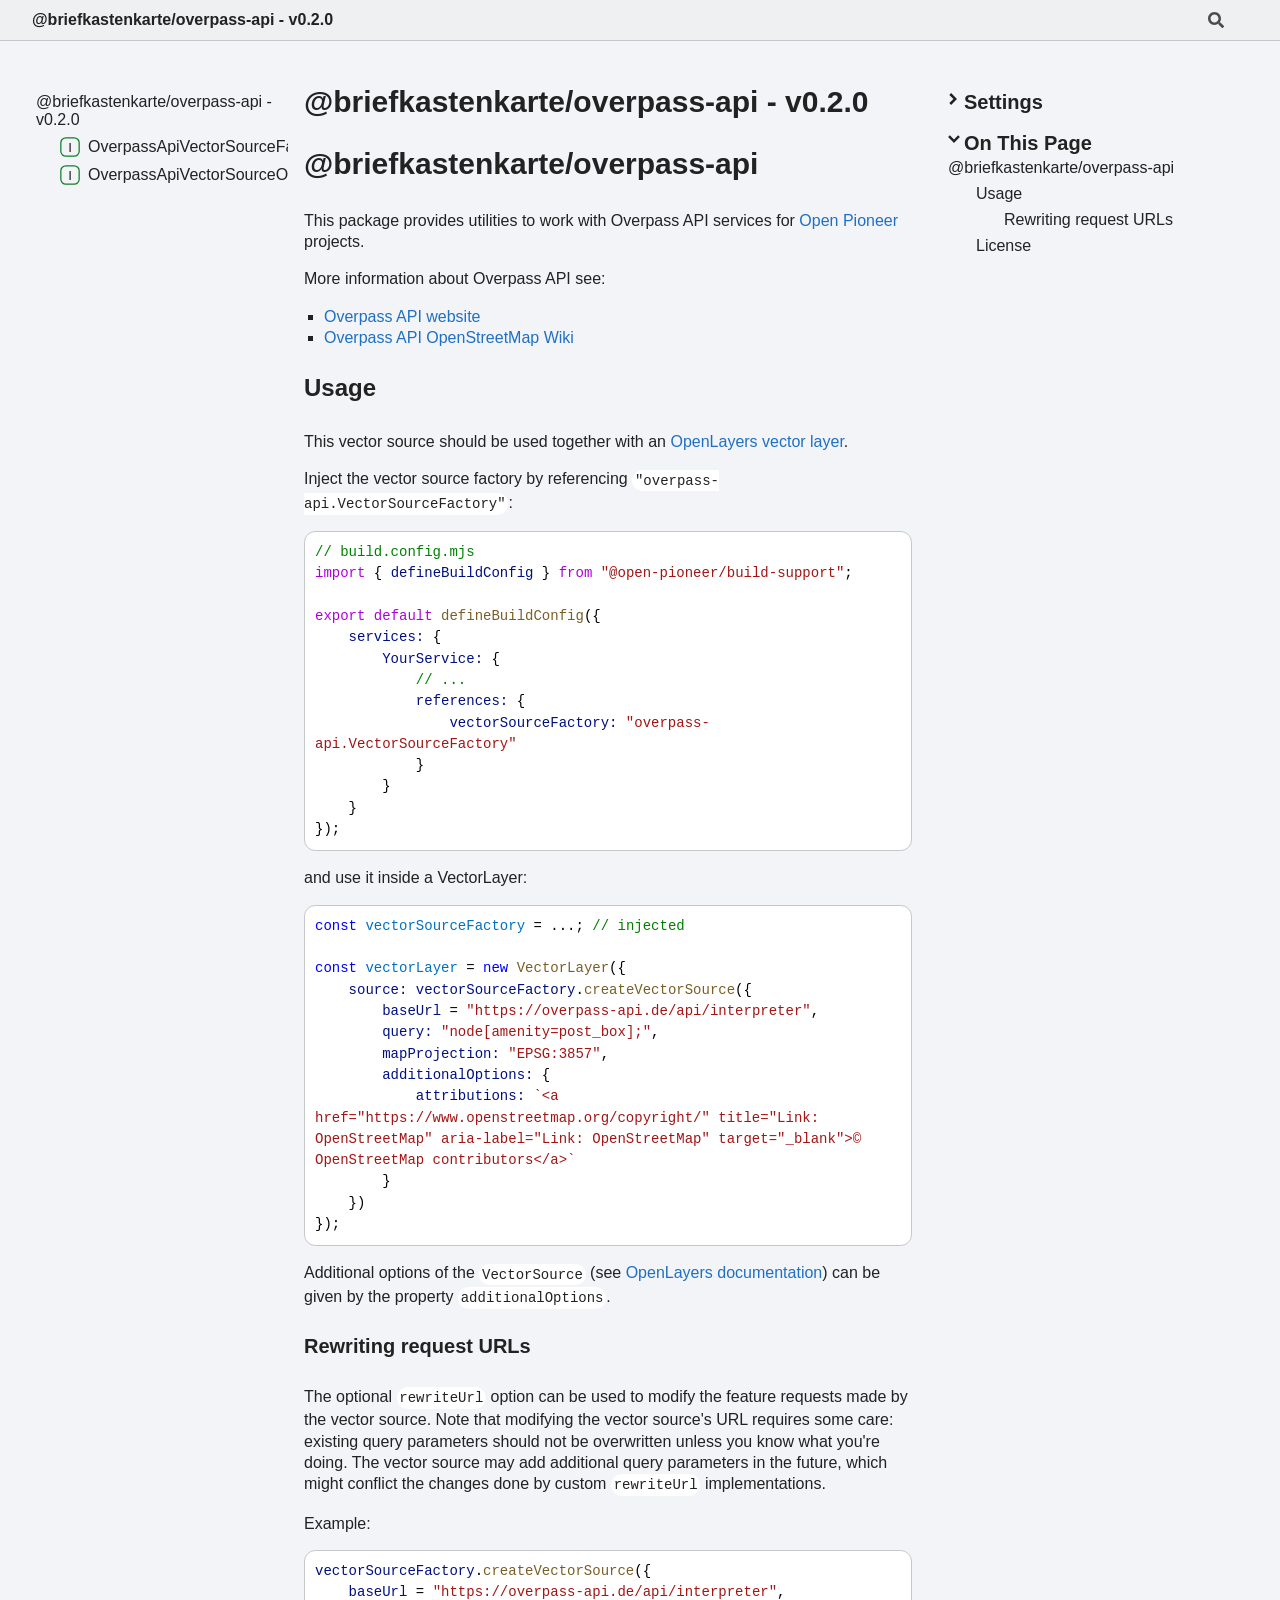
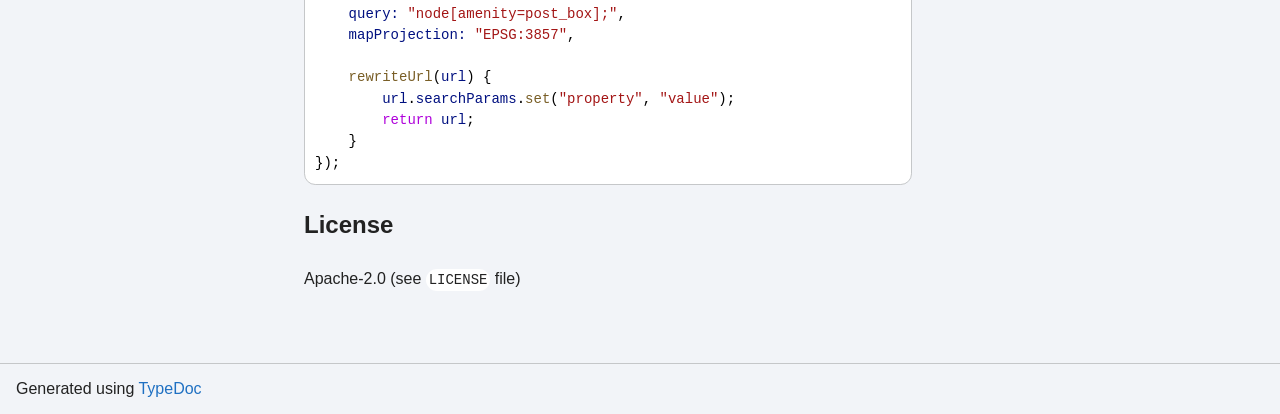
==== commit 934de6ec: "Deploying to gh-pages from @ briefkastenkarte/briefkastenkarte@624883cc4f598234ccac6174bfbc5b0f52fe0" ====
--- a/briefkastenkarte/docs/index.html
+++ b/briefkastenkarte/docs/index.html
@@ -1,4 +1,4 @@
-<!DOCTYPE html><html class="default" lang="en" data-base="."><head><meta charset="utf-8"/><meta http-equiv="x-ua-compatible" content="IE=edge"/><title>@briefkastenkarte/overpass-api - v0.1.1</title><meta name="description" content="Documentation for @briefkastenkarte/overpass-api"/><meta name="viewport" content="width=device-width, initial-scale=1"/><link rel="stylesheet" href="assets/style.css"/><link rel="stylesheet" href="assets/highlight.css"/><script defer src="assets/main.js"></script><script async src="assets/icons.js" id="tsd-icons-script"></script><script async src="assets/search.js" id="tsd-search-script"></script><script async src="assets/navigation.js" id="tsd-nav-script"></script></head><body><script>document.documentElement.dataset.theme = localStorage.getItem("tsd-theme") || "os";document.body.style.display="none";setTimeout(() => app?app.showPage():document.body.style.removeProperty("display"),500)</script><header class="tsd-page-toolbar"><div class="tsd-toolbar-contents container"><div class="table-cell" id="tsd-search"><div class="field"><label for="tsd-search-field" class="tsd-widget tsd-toolbar-icon search no-caption"><svg width="16" height="16" viewBox="0 0 16 16" fill="none" aria-hidden="true"><use href="assets/icons.svg#icon-search"></use></svg></label><input type="text" id="tsd-search-field" aria-label="Search"/></div><div class="field"><div id="tsd-toolbar-links"></div></div><ul class="results"><li class="state loading">Preparing search index...</li><li class="state failure">The search index is not available</li></ul><a href="index.html" class="title">@briefkastenkarte/overpass-api - v0.1.1</a></div><div class="table-cell" id="tsd-widgets"><a href="#" class="tsd-widget tsd-toolbar-icon menu no-caption" data-toggle="menu" aria-label="Menu"><svg width="16" height="16" viewBox="0 0 16 16" fill="none" aria-hidden="true"><use href="assets/icons.svg#icon-menu"></use></svg></a></div></div></header><div class="container container-main"><div class="col-content"><div class="tsd-page-title"><h1>@briefkastenkarte/overpass-api - v0.1.1</h1></div><div class="tsd-panel tsd-typography"><a id="briefkastenkarteoverpass-api" class="tsd-anchor"></a><h1 class="tsd-anchor-link">@briefkastenkarte/overpass-api<a href="#briefkastenkarteoverpass-api" aria-label="Permalink" class="tsd-anchor-icon"><svg viewBox="0 0 24 24" aria-hidden="true"><use href="assets/icons.svg#icon-anchor"></use></svg></a></h1><p>This package provides utilities to work with Overpass API services for <a href="https://github.com/open-pioneer/">Open Pioneer</a> projects.</p>
+<!DOCTYPE html><html class="default" lang="en" data-base="."><head><meta charset="utf-8"/><meta http-equiv="x-ua-compatible" content="IE=edge"/><title>@briefkastenkarte/overpass-api - v0.2.0</title><meta name="description" content="Documentation for @briefkastenkarte/overpass-api"/><meta name="viewport" content="width=device-width, initial-scale=1"/><link rel="stylesheet" href="assets/style.css"/><link rel="stylesheet" href="assets/highlight.css"/><script defer src="assets/main.js"></script><script async src="assets/icons.js" id="tsd-icons-script"></script><script async src="assets/search.js" id="tsd-search-script"></script><script async src="assets/navigation.js" id="tsd-nav-script"></script></head><body><script>document.documentElement.dataset.theme = localStorage.getItem("tsd-theme") || "os";document.body.style.display="none";setTimeout(() => app?app.showPage():document.body.style.removeProperty("display"),500)</script><header class="tsd-page-toolbar"><div class="tsd-toolbar-contents container"><div class="table-cell" id="tsd-search"><div class="field"><label for="tsd-search-field" class="tsd-widget tsd-toolbar-icon search no-caption"><svg width="16" height="16" viewBox="0 0 16 16" fill="none" aria-hidden="true"><use href="assets/icons.svg#icon-search"></use></svg></label><input type="text" id="tsd-search-field" aria-label="Search"/></div><div class="field"><div id="tsd-toolbar-links"></div></div><ul class="results"><li class="state loading">Preparing search index...</li><li class="state failure">The search index is not available</li></ul><a href="index.html" class="title">@briefkastenkarte/overpass-api - v0.2.0</a></div><div class="table-cell" id="tsd-widgets"><a href="#" class="tsd-widget tsd-toolbar-icon menu no-caption" data-toggle="menu" aria-label="Menu"><svg width="16" height="16" viewBox="0 0 16 16" fill="none" aria-hidden="true"><use href="assets/icons.svg#icon-menu"></use></svg></a></div></div></header><div class="container container-main"><div class="col-content"><div class="tsd-page-title"><h1>@briefkastenkarte/overpass-api - v0.2.0</h1></div><div class="tsd-panel tsd-typography"><a id="briefkastenkarteoverpass-api" class="tsd-anchor"></a><h1 class="tsd-anchor-link">@briefkastenkarte/overpass-api<a href="#briefkastenkarteoverpass-api" aria-label="Permalink" class="tsd-anchor-icon"><svg viewBox="0 0 24 24" aria-hidden="true"><use href="assets/icons.svg#icon-anchor"></use></svg></a></h1><p>This package provides utilities to work with Overpass API services for <a href="https://github.com/open-pioneer/">Open Pioneer</a> projects.</p>
 <p>More information about Overpass API see:</p>
 <ul>
 <li><a href="http://overpass-api.de/">Overpass API website</a></li>
@@ -22,4 +22,4 @@
 </code><button type="button">Copy</button></pre>
 
 <a id="license" class="tsd-anchor"></a><h2 class="tsd-anchor-link">License<a href="#license" aria-label="Permalink" class="tsd-anchor-icon"><svg viewBox="0 0 24 24" aria-hidden="true"><use href="assets/icons.svg#icon-anchor"></use></svg></a></h2><p>Apache-2.0 (see <code>LICENSE</code> file)</p>
-</div></div><div class="col-sidebar"><div class="page-menu"><div class="tsd-navigation settings"><details class="tsd-accordion"><summary class="tsd-accordion-summary"><h3><svg width="20" height="20" viewBox="0 0 24 24" fill="none" aria-hidden="true"><use href="assets/icons.svg#icon-chevronDown"></use></svg>Settings</h3></summary><div class="tsd-accordion-details"><div class="tsd-filter-visibility"><span class="settings-label">Member Visibility</span><ul id="tsd-filter-options"><li class="tsd-filter-item"><label class="tsd-filter-input"><input type="checkbox" id="tsd-filter-protected" name="protected"/><svg width="32" height="32" viewBox="0 0 32 32" aria-hidden="true"><rect class="tsd-checkbox-background" width="30" height="30" x="1" y="1" rx="6" fill="none"></rect><path class="tsd-checkbox-checkmark" d="M8.35422 16.8214L13.2143 21.75L24.6458 10.25" stroke="none" stroke-width="3.5" stroke-linejoin="round" fill="none"></path></svg><span>Protected</span></label></li><li class="tsd-filter-item"><label class="tsd-filter-input"><input type="checkbox" id="tsd-filter-inherited" name="inherited" checked/><svg width="32" height="32" viewBox="0 0 32 32" aria-hidden="true"><rect class="tsd-checkbox-background" width="30" height="30" x="1" y="1" rx="6" fill="none"></rect><path class="tsd-checkbox-checkmark" d="M8.35422 16.8214L13.2143 21.75L24.6458 10.25" stroke="none" stroke-width="3.5" stroke-linejoin="round" fill="none"></path></svg><span>Inherited</span></label></li><li class="tsd-filter-item"><label class="tsd-filter-input"><input type="checkbox" id="tsd-filter-external" name="external"/><svg width="32" height="32" viewBox="0 0 32 32" aria-hidden="true"><rect class="tsd-checkbox-background" width="30" height="30" x="1" y="1" rx="6" fill="none"></rect><path class="tsd-checkbox-checkmark" d="M8.35422 16.8214L13.2143 21.75L24.6458 10.25" stroke="none" stroke-width="3.5" stroke-linejoin="round" fill="none"></path></svg><span>External</span></label></li></ul></div><div class="tsd-theme-toggle"><label class="settings-label" for="tsd-theme">Theme</label><select id="tsd-theme"><option value="os">OS</option><option value="light">Light</option><option value="dark">Dark</option></select></div></div></details></div><details open class="tsd-accordion tsd-page-navigation"><summary class="tsd-accordion-summary"><h3><svg width="20" height="20" viewBox="0 0 24 24" fill="none" aria-hidden="true"><use href="assets/icons.svg#icon-chevronDown"></use></svg>On This Page</h3></summary><div class="tsd-accordion-details"><a href="#briefkastenkarteoverpass-api"><span>@briefkastenkarte/overpass-<wbr/>api</span></a><ul><li><a href="#usage"><span>Usage</span></a></li><li><ul><li><a href="#rewriting-request-urls"><span>Rewriting request URLs</span></a></li></ul></li><li><a href="#license"><span>License</span></a></li></ul></div></details></div><div class="site-menu"><nav class="tsd-navigation"><a href="modules.html">@briefkastenkarte/overpass-api - v0.1.1</a><ul class="tsd-small-nested-navigation" id="tsd-nav-container"><li>Loading...</li></ul></nav></div></div></div><footer><p class="tsd-generator">Generated using <a href="https://typedoc.org/" target="_blank">TypeDoc</a></p></footer><div class="overlay"></div></body></html>
+</div></div><div class="col-sidebar"><div class="page-menu"><div class="tsd-navigation settings"><details class="tsd-accordion"><summary class="tsd-accordion-summary"><h3><svg width="20" height="20" viewBox="0 0 24 24" fill="none" aria-hidden="true"><use href="assets/icons.svg#icon-chevronDown"></use></svg>Settings</h3></summary><div class="tsd-accordion-details"><div class="tsd-filter-visibility"><span class="settings-label">Member Visibility</span><ul id="tsd-filter-options"><li class="tsd-filter-item"><label class="tsd-filter-input"><input type="checkbox" id="tsd-filter-protected" name="protected"/><svg width="32" height="32" viewBox="0 0 32 32" aria-hidden="true"><rect class="tsd-checkbox-background" width="30" height="30" x="1" y="1" rx="6" fill="none"></rect><path class="tsd-checkbox-checkmark" d="M8.35422 16.8214L13.2143 21.75L24.6458 10.25" stroke="none" stroke-width="3.5" stroke-linejoin="round" fill="none"></path></svg><span>Protected</span></label></li><li class="tsd-filter-item"><label class="tsd-filter-input"><input type="checkbox" id="tsd-filter-inherited" name="inherited" checked/><svg width="32" height="32" viewBox="0 0 32 32" aria-hidden="true"><rect class="tsd-checkbox-background" width="30" height="30" x="1" y="1" rx="6" fill="none"></rect><path class="tsd-checkbox-checkmark" d="M8.35422 16.8214L13.2143 21.75L24.6458 10.25" stroke="none" stroke-width="3.5" stroke-linejoin="round" fill="none"></path></svg><span>Inherited</span></label></li><li class="tsd-filter-item"><label class="tsd-filter-input"><input type="checkbox" id="tsd-filter-external" name="external"/><svg width="32" height="32" viewBox="0 0 32 32" aria-hidden="true"><rect class="tsd-checkbox-background" width="30" height="30" x="1" y="1" rx="6" fill="none"></rect><path class="tsd-checkbox-checkmark" d="M8.35422 16.8214L13.2143 21.75L24.6458 10.25" stroke="none" stroke-width="3.5" stroke-linejoin="round" fill="none"></path></svg><span>External</span></label></li></ul></div><div class="tsd-theme-toggle"><label class="settings-label" for="tsd-theme">Theme</label><select id="tsd-theme"><option value="os">OS</option><option value="light">Light</option><option value="dark">Dark</option></select></div></div></details></div><details open class="tsd-accordion tsd-page-navigation"><summary class="tsd-accordion-summary"><h3><svg width="20" height="20" viewBox="0 0 24 24" fill="none" aria-hidden="true"><use href="assets/icons.svg#icon-chevronDown"></use></svg>On This Page</h3></summary><div class="tsd-accordion-details"><a href="#briefkastenkarteoverpass-api"><span>@briefkastenkarte/overpass-<wbr/>api</span></a><ul><li><a href="#usage"><span>Usage</span></a></li><li><ul><li><a href="#rewriting-request-urls"><span>Rewriting request URLs</span></a></li></ul></li><li><a href="#license"><span>License</span></a></li></ul></div></details></div><div class="site-menu"><nav class="tsd-navigation"><a href="modules.html">@briefkastenkarte/overpass-api - v0.2.0</a><ul class="tsd-small-nested-navigation" id="tsd-nav-container"><li>Loading...</li></ul></nav></div></div></div><footer><p class="tsd-generator">Generated using <a href="https://typedoc.org/" target="_blank">TypeDoc</a></p></footer><div class="overlay"></div></body></html>
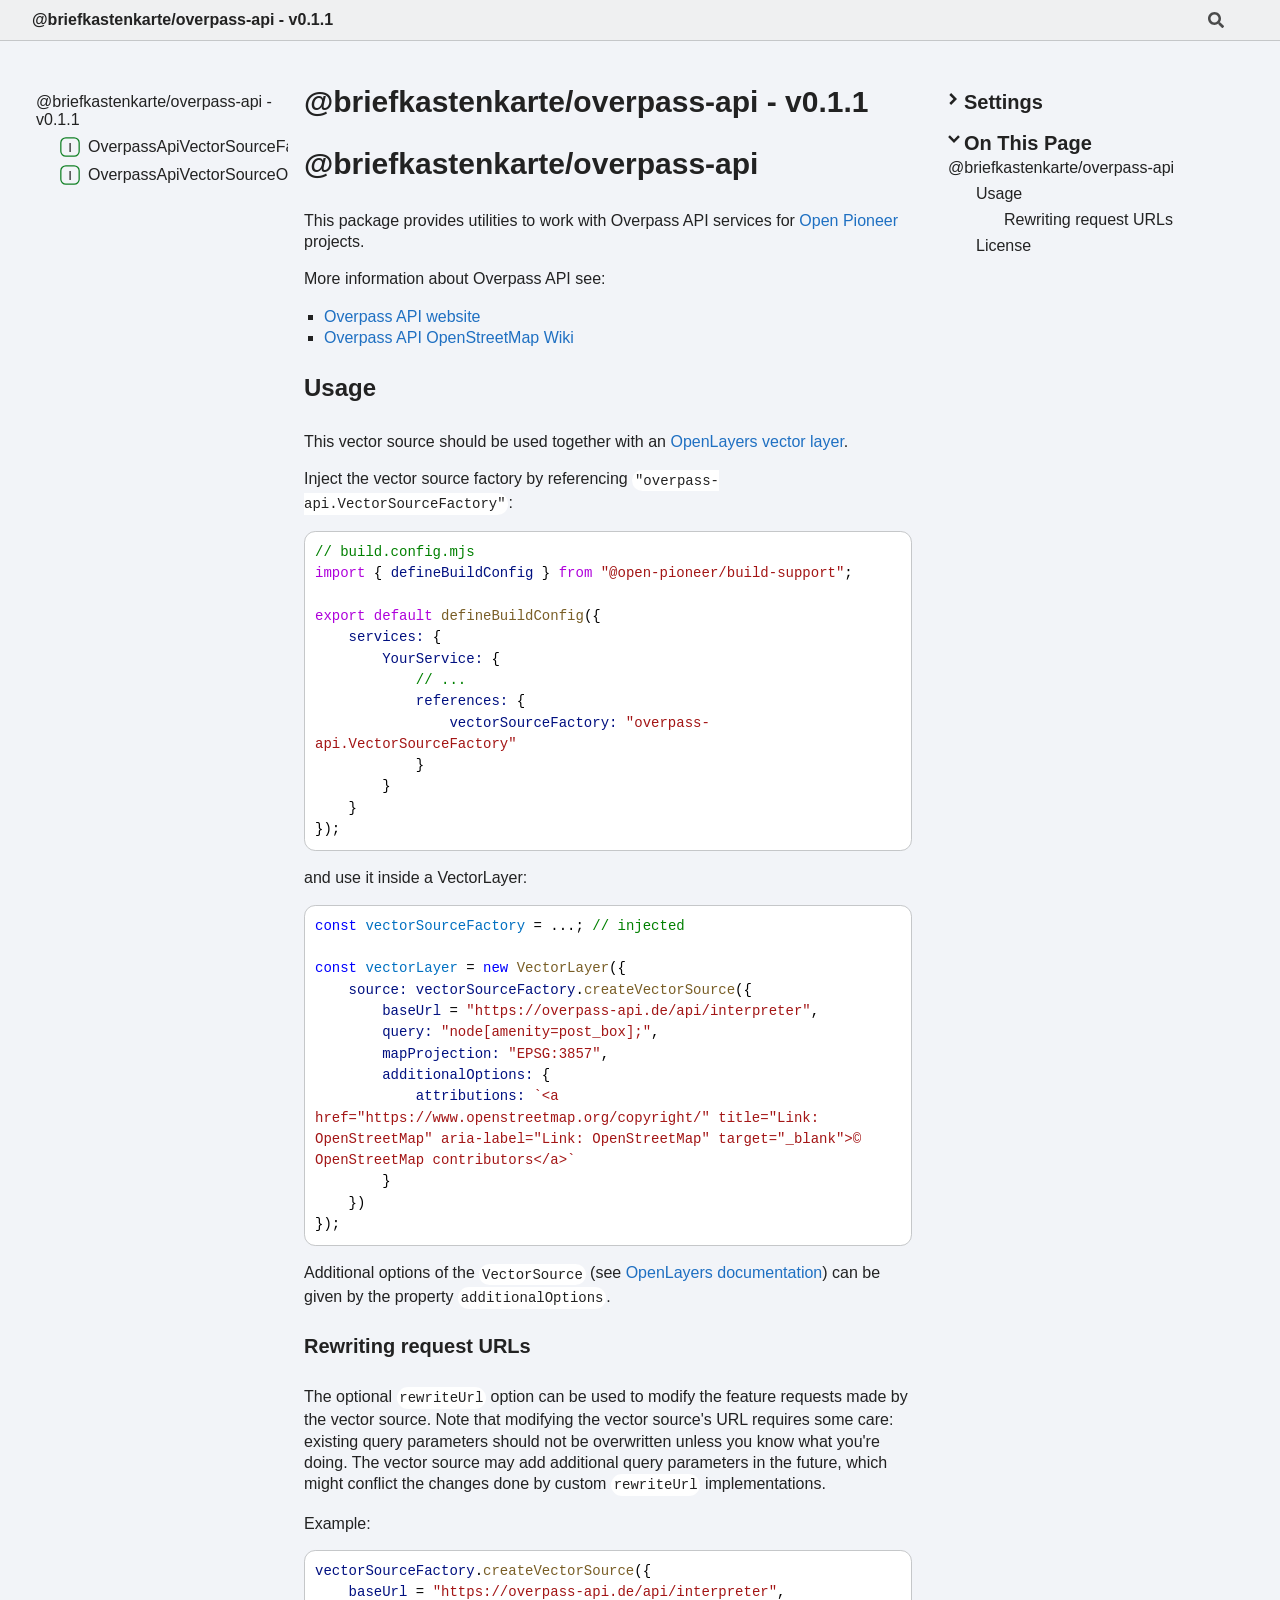
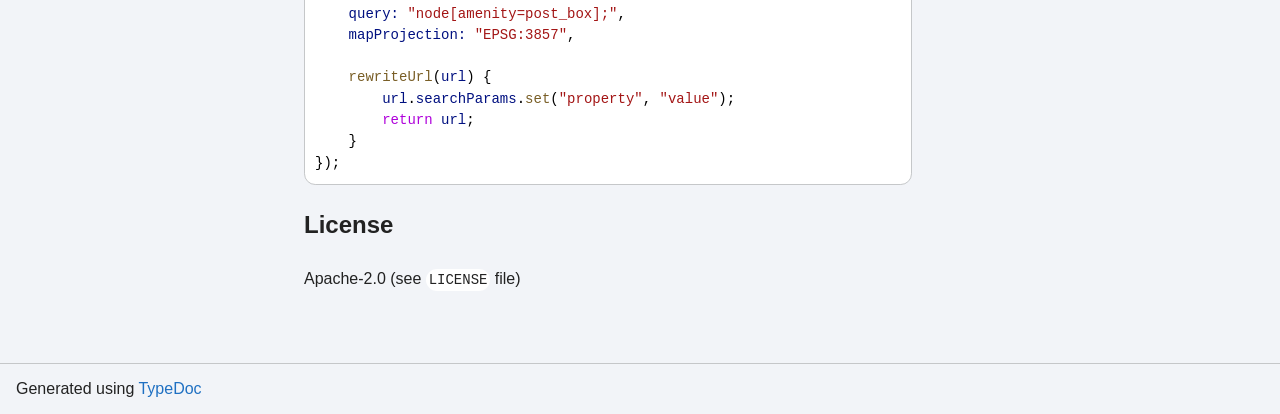
==== commit 58cf21fe: "Deploying to gh-pages from @ briefkastenkarte/briefkastenkarte@fd10d236965d10cc5a12c62fb45b1a9aa95b4" ====
--- a/briefkastenkarte/docs/index.html
+++ b/briefkastenkarte/docs/index.html
@@ -1,4 +1,4 @@
-<!DOCTYPE html><html class="default" lang="en" data-base="."><head><meta charset="utf-8"/><meta http-equiv="x-ua-compatible" content="IE=edge"/><title>@briefkastenkarte/overpass-api - v0.2.0</title><meta name="description" content="Documentation for @briefkastenkarte/overpass-api"/><meta name="viewport" content="width=device-width, initial-scale=1"/><link rel="stylesheet" href="assets/style.css"/><link rel="stylesheet" href="assets/highlight.css"/><script defer src="assets/main.js"></script><script async src="assets/icons.js" id="tsd-icons-script"></script><script async src="assets/search.js" id="tsd-search-script"></script><script async src="assets/navigation.js" id="tsd-nav-script"></script></head><body><script>document.documentElement.dataset.theme = localStorage.getItem("tsd-theme") || "os";document.body.style.display="none";setTimeout(() => app?app.showPage():document.body.style.removeProperty("display"),500)</script><header class="tsd-page-toolbar"><div class="tsd-toolbar-contents container"><div class="table-cell" id="tsd-search"><div class="field"><label for="tsd-search-field" class="tsd-widget tsd-toolbar-icon search no-caption"><svg width="16" height="16" viewBox="0 0 16 16" fill="none" aria-hidden="true"><use href="assets/icons.svg#icon-search"></use></svg></label><input type="text" id="tsd-search-field" aria-label="Search"/></div><div class="field"><div id="tsd-toolbar-links"></div></div><ul class="results"><li class="state loading">Preparing search index...</li><li class="state failure">The search index is not available</li></ul><a href="index.html" class="title">@briefkastenkarte/overpass-api - v0.2.0</a></div><div class="table-cell" id="tsd-widgets"><a href="#" class="tsd-widget tsd-toolbar-icon menu no-caption" data-toggle="menu" aria-label="Menu"><svg width="16" height="16" viewBox="0 0 16 16" fill="none" aria-hidden="true"><use href="assets/icons.svg#icon-menu"></use></svg></a></div></div></header><div class="container container-main"><div class="col-content"><div class="tsd-page-title"><h1>@briefkastenkarte/overpass-api - v0.2.0</h1></div><div class="tsd-panel tsd-typography"><a id="briefkastenkarteoverpass-api" class="tsd-anchor"></a><h1 class="tsd-anchor-link">@briefkastenkarte/overpass-api<a href="#briefkastenkarteoverpass-api" aria-label="Permalink" class="tsd-anchor-icon"><svg viewBox="0 0 24 24" aria-hidden="true"><use href="assets/icons.svg#icon-anchor"></use></svg></a></h1><p>This package provides utilities to work with Overpass API services for <a href="https://github.com/open-pioneer/">Open Pioneer</a> projects.</p>
+<!DOCTYPE html><html class="default" lang="en" data-base="."><head><meta charset="utf-8"/><meta http-equiv="x-ua-compatible" content="IE=edge"/><title>@briefkastenkarte/overpass-api - v0.1.1</title><meta name="description" content="Documentation for @briefkastenkarte/overpass-api"/><meta name="viewport" content="width=device-width, initial-scale=1"/><link rel="stylesheet" href="assets/style.css"/><link rel="stylesheet" href="assets/highlight.css"/><script defer src="assets/main.js"></script><script async src="assets/icons.js" id="tsd-icons-script"></script><script async src="assets/search.js" id="tsd-search-script"></script><script async src="assets/navigation.js" id="tsd-nav-script"></script></head><body><script>document.documentElement.dataset.theme = localStorage.getItem("tsd-theme") || "os";document.body.style.display="none";setTimeout(() => app?app.showPage():document.body.style.removeProperty("display"),500)</script><header class="tsd-page-toolbar"><div class="tsd-toolbar-contents container"><div class="table-cell" id="tsd-search"><div class="field"><label for="tsd-search-field" class="tsd-widget tsd-toolbar-icon search no-caption"><svg width="16" height="16" viewBox="0 0 16 16" fill="none" aria-hidden="true"><use href="assets/icons.svg#icon-search"></use></svg></label><input type="text" id="tsd-search-field" aria-label="Search"/></div><div class="field"><div id="tsd-toolbar-links"></div></div><ul class="results"><li class="state loading">Preparing search index...</li><li class="state failure">The search index is not available</li></ul><a href="index.html" class="title">@briefkastenkarte/overpass-api - v0.1.1</a></div><div class="table-cell" id="tsd-widgets"><a href="#" class="tsd-widget tsd-toolbar-icon menu no-caption" data-toggle="menu" aria-label="Menu"><svg width="16" height="16" viewBox="0 0 16 16" fill="none" aria-hidden="true"><use href="assets/icons.svg#icon-menu"></use></svg></a></div></div></header><div class="container container-main"><div class="col-content"><div class="tsd-page-title"><h1>@briefkastenkarte/overpass-api - v0.1.1</h1></div><div class="tsd-panel tsd-typography"><a id="briefkastenkarteoverpass-api" class="tsd-anchor"></a><h1 class="tsd-anchor-link">@briefkastenkarte/overpass-api<a href="#briefkastenkarteoverpass-api" aria-label="Permalink" class="tsd-anchor-icon"><svg viewBox="0 0 24 24" aria-hidden="true"><use href="assets/icons.svg#icon-anchor"></use></svg></a></h1><p>This package provides utilities to work with Overpass API services for <a href="https://github.com/open-pioneer/">Open Pioneer</a> projects.</p>
 <p>More information about Overpass API see:</p>
 <ul>
 <li><a href="http://overpass-api.de/">Overpass API website</a></li>
@@ -22,4 +22,4 @@
 </code><button type="button">Copy</button></pre>
 
 <a id="license" class="tsd-anchor"></a><h2 class="tsd-anchor-link">License<a href="#license" aria-label="Permalink" class="tsd-anchor-icon"><svg viewBox="0 0 24 24" aria-hidden="true"><use href="assets/icons.svg#icon-anchor"></use></svg></a></h2><p>Apache-2.0 (see <code>LICENSE</code> file)</p>
-</div></div><div class="col-sidebar"><div class="page-menu"><div class="tsd-navigation settings"><details class="tsd-accordion"><summary class="tsd-accordion-summary"><h3><svg width="20" height="20" viewBox="0 0 24 24" fill="none" aria-hidden="true"><use href="assets/icons.svg#icon-chevronDown"></use></svg>Settings</h3></summary><div class="tsd-accordion-details"><div class="tsd-filter-visibility"><span class="settings-label">Member Visibility</span><ul id="tsd-filter-options"><li class="tsd-filter-item"><label class="tsd-filter-input"><input type="checkbox" id="tsd-filter-protected" name="protected"/><svg width="32" height="32" viewBox="0 0 32 32" aria-hidden="true"><rect class="tsd-checkbox-background" width="30" height="30" x="1" y="1" rx="6" fill="none"></rect><path class="tsd-checkbox-checkmark" d="M8.35422 16.8214L13.2143 21.75L24.6458 10.25" stroke="none" stroke-width="3.5" stroke-linejoin="round" fill="none"></path></svg><span>Protected</span></label></li><li class="tsd-filter-item"><label class="tsd-filter-input"><input type="checkbox" id="tsd-filter-inherited" name="inherited" checked/><svg width="32" height="32" viewBox="0 0 32 32" aria-hidden="true"><rect class="tsd-checkbox-background" width="30" height="30" x="1" y="1" rx="6" fill="none"></rect><path class="tsd-checkbox-checkmark" d="M8.35422 16.8214L13.2143 21.75L24.6458 10.25" stroke="none" stroke-width="3.5" stroke-linejoin="round" fill="none"></path></svg><span>Inherited</span></label></li><li class="tsd-filter-item"><label class="tsd-filter-input"><input type="checkbox" id="tsd-filter-external" name="external"/><svg width="32" height="32" viewBox="0 0 32 32" aria-hidden="true"><rect class="tsd-checkbox-background" width="30" height="30" x="1" y="1" rx="6" fill="none"></rect><path class="tsd-checkbox-checkmark" d="M8.35422 16.8214L13.2143 21.75L24.6458 10.25" stroke="none" stroke-width="3.5" stroke-linejoin="round" fill="none"></path></svg><span>External</span></label></li></ul></div><div class="tsd-theme-toggle"><label class="settings-label" for="tsd-theme">Theme</label><select id="tsd-theme"><option value="os">OS</option><option value="light">Light</option><option value="dark">Dark</option></select></div></div></details></div><details open class="tsd-accordion tsd-page-navigation"><summary class="tsd-accordion-summary"><h3><svg width="20" height="20" viewBox="0 0 24 24" fill="none" aria-hidden="true"><use href="assets/icons.svg#icon-chevronDown"></use></svg>On This Page</h3></summary><div class="tsd-accordion-details"><a href="#briefkastenkarteoverpass-api"><span>@briefkastenkarte/overpass-<wbr/>api</span></a><ul><li><a href="#usage"><span>Usage</span></a></li><li><ul><li><a href="#rewriting-request-urls"><span>Rewriting request URLs</span></a></li></ul></li><li><a href="#license"><span>License</span></a></li></ul></div></details></div><div class="site-menu"><nav class="tsd-navigation"><a href="modules.html">@briefkastenkarte/overpass-api - v0.2.0</a><ul class="tsd-small-nested-navigation" id="tsd-nav-container"><li>Loading...</li></ul></nav></div></div></div><footer><p class="tsd-generator">Generated using <a href="https://typedoc.org/" target="_blank">TypeDoc</a></p></footer><div class="overlay"></div></body></html>
+</div></div><div class="col-sidebar"><div class="page-menu"><div class="tsd-navigation settings"><details class="tsd-accordion"><summary class="tsd-accordion-summary"><h3><svg width="20" height="20" viewBox="0 0 24 24" fill="none" aria-hidden="true"><use href="assets/icons.svg#icon-chevronDown"></use></svg>Settings</h3></summary><div class="tsd-accordion-details"><div class="tsd-filter-visibility"><span class="settings-label">Member Visibility</span><ul id="tsd-filter-options"><li class="tsd-filter-item"><label class="tsd-filter-input"><input type="checkbox" id="tsd-filter-protected" name="protected"/><svg width="32" height="32" viewBox="0 0 32 32" aria-hidden="true"><rect class="tsd-checkbox-background" width="30" height="30" x="1" y="1" rx="6" fill="none"></rect><path class="tsd-checkbox-checkmark" d="M8.35422 16.8214L13.2143 21.75L24.6458 10.25" stroke="none" stroke-width="3.5" stroke-linejoin="round" fill="none"></path></svg><span>Protected</span></label></li><li class="tsd-filter-item"><label class="tsd-filter-input"><input type="checkbox" id="tsd-filter-inherited" name="inherited" checked/><svg width="32" height="32" viewBox="0 0 32 32" aria-hidden="true"><rect class="tsd-checkbox-background" width="30" height="30" x="1" y="1" rx="6" fill="none"></rect><path class="tsd-checkbox-checkmark" d="M8.35422 16.8214L13.2143 21.75L24.6458 10.25" stroke="none" stroke-width="3.5" stroke-linejoin="round" fill="none"></path></svg><span>Inherited</span></label></li><li class="tsd-filter-item"><label class="tsd-filter-input"><input type="checkbox" id="tsd-filter-external" name="external"/><svg width="32" height="32" viewBox="0 0 32 32" aria-hidden="true"><rect class="tsd-checkbox-background" width="30" height="30" x="1" y="1" rx="6" fill="none"></rect><path class="tsd-checkbox-checkmark" d="M8.35422 16.8214L13.2143 21.75L24.6458 10.25" stroke="none" stroke-width="3.5" stroke-linejoin="round" fill="none"></path></svg><span>External</span></label></li></ul></div><div class="tsd-theme-toggle"><label class="settings-label" for="tsd-theme">Theme</label><select id="tsd-theme"><option value="os">OS</option><option value="light">Light</option><option value="dark">Dark</option></select></div></div></details></div><details open class="tsd-accordion tsd-page-navigation"><summary class="tsd-accordion-summary"><h3><svg width="20" height="20" viewBox="0 0 24 24" fill="none" aria-hidden="true"><use href="assets/icons.svg#icon-chevronDown"></use></svg>On This Page</h3></summary><div class="tsd-accordion-details"><a href="#briefkastenkarteoverpass-api"><span>@briefkastenkarte/overpass-<wbr/>api</span></a><ul><li><a href="#usage"><span>Usage</span></a></li><li><ul><li><a href="#rewriting-request-urls"><span>Rewriting request URLs</span></a></li></ul></li><li><a href="#license"><span>License</span></a></li></ul></div></details></div><div class="site-menu"><nav class="tsd-navigation"><a href="modules.html">@briefkastenkarte/overpass-api - v0.1.1</a><ul class="tsd-small-nested-navigation" id="tsd-nav-container"><li>Loading...</li></ul></nav></div></div></div><footer><p class="tsd-generator">Generated using <a href="https://typedoc.org/" target="_blank">TypeDoc</a></p></footer><div class="overlay"></div></body></html>
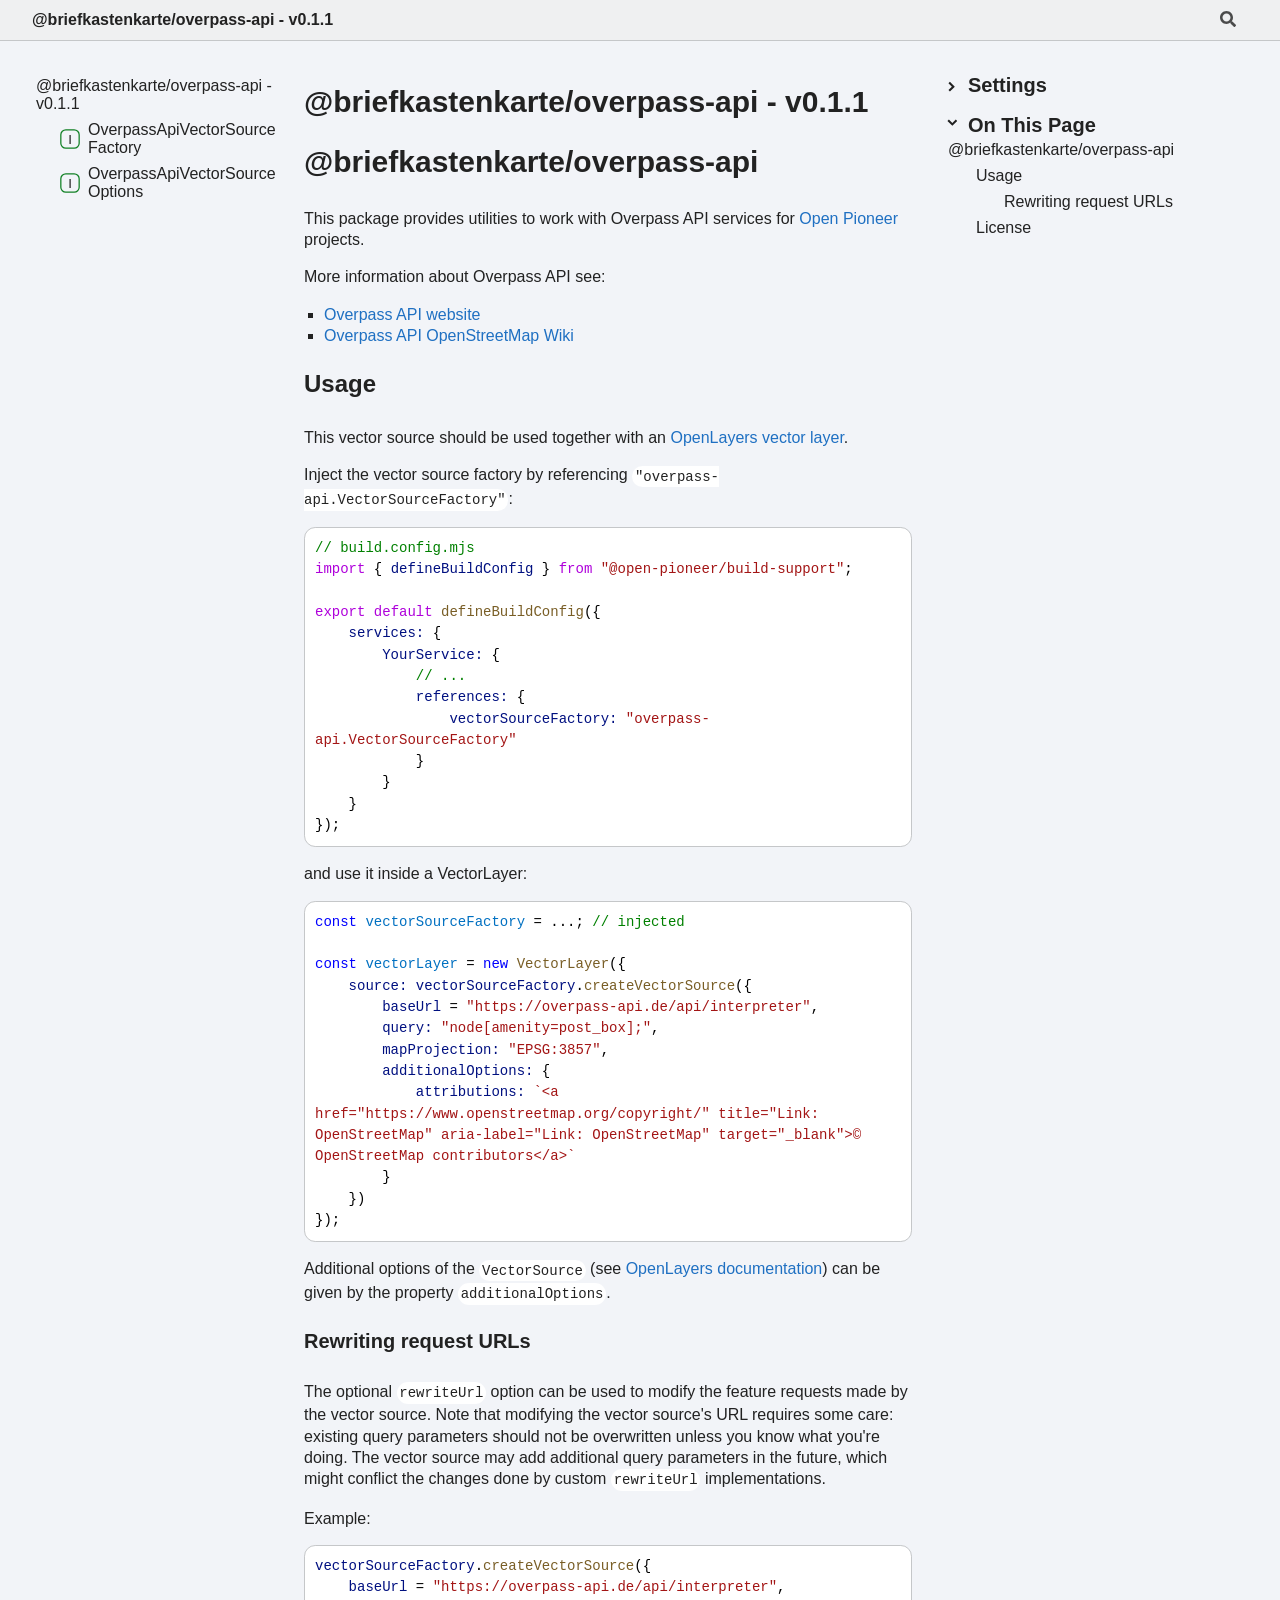
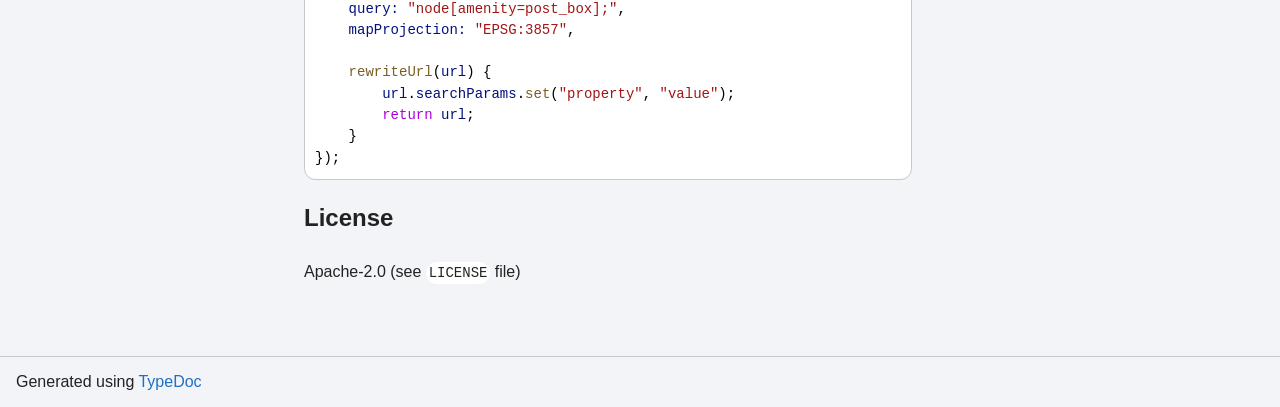
==== commit 6ea91a5b: "Deploying to gh-pages from @ briefkastenkarte/briefkastenkarte@f685514f1182bc473be0451b52b1a358d2de9" ====
--- a/briefkastenkarte/docs/index.html
+++ b/briefkastenkarte/docs/index.html
@@ -1,10 +1,12 @@
-<!DOCTYPE html><html class="default" lang="en" data-base="."><head><meta charset="utf-8"/><meta http-equiv="x-ua-compatible" content="IE=edge"/><title>@briefkastenkarte/overpass-api - v0.1.1</title><meta name="description" content="Documentation for @briefkastenkarte/overpass-api"/><meta name="viewport" content="width=device-width, initial-scale=1"/><link rel="stylesheet" href="assets/style.css"/><link rel="stylesheet" href="assets/highlight.css"/><script defer src="assets/main.js"></script><script async src="assets/icons.js" id="tsd-icons-script"></script><script async src="assets/search.js" id="tsd-search-script"></script><script async src="assets/navigation.js" id="tsd-nav-script"></script></head><body><script>document.documentElement.dataset.theme = localStorage.getItem("tsd-theme") || "os";document.body.style.display="none";setTimeout(() => app?app.showPage():document.body.style.removeProperty("display"),500)</script><header class="tsd-page-toolbar"><div class="tsd-toolbar-contents container"><div class="table-cell" id="tsd-search"><div class="field"><label for="tsd-search-field" class="tsd-widget tsd-toolbar-icon search no-caption"><svg width="16" height="16" viewBox="0 0 16 16" fill="none" aria-hidden="true"><use href="assets/icons.svg#icon-search"></use></svg></label><input type="text" id="tsd-search-field" aria-label="Search"/></div><div class="field"><div id="tsd-toolbar-links"></div></div><ul class="results"><li class="state loading">Preparing search index...</li><li class="state failure">The search index is not available</li></ul><a href="index.html" class="title">@briefkastenkarte/overpass-api - v0.1.1</a></div><div class="table-cell" id="tsd-widgets"><a href="#" class="tsd-widget tsd-toolbar-icon menu no-caption" data-toggle="menu" aria-label="Menu"><svg width="16" height="16" viewBox="0 0 16 16" fill="none" aria-hidden="true"><use href="assets/icons.svg#icon-menu"></use></svg></a></div></div></header><div class="container container-main"><div class="col-content"><div class="tsd-page-title"><h1>@briefkastenkarte/overpass-api - v0.1.1</h1></div><div class="tsd-panel tsd-typography"><a id="briefkastenkarteoverpass-api" class="tsd-anchor"></a><h1 class="tsd-anchor-link">@briefkastenkarte/overpass-api<a href="#briefkastenkarteoverpass-api" aria-label="Permalink" class="tsd-anchor-icon"><svg viewBox="0 0 24 24" aria-hidden="true"><use href="assets/icons.svg#icon-anchor"></use></svg></a></h1><p>This package provides utilities to work with Overpass API services for <a href="https://github.com/open-pioneer/">Open Pioneer</a> projects.</p>
+<!DOCTYPE html><html class="default" lang="en" data-base="./"><head><meta charset="utf-8"/><meta http-equiv="x-ua-compatible" content="IE=edge"/><title>@briefkastenkarte/overpass-api - v0.1.1</title><meta name="description" content="Documentation for @briefkastenkarte/overpass-api"/><meta name="viewport" content="width=device-width, initial-scale=1"/><link rel="stylesheet" href="assets/style.css"/><link rel="stylesheet" href="assets/highlight.css"/><script defer src="assets/main.js"></script><script async src="assets/icons.js" id="tsd-icons-script"></script><script async src="assets/search.js" id="tsd-search-script"></script><script async src="assets/navigation.js" id="tsd-nav-script"></script></head><body><script>document.documentElement.dataset.theme = localStorage.getItem("tsd-theme") || "os";document.body.style.display="none";setTimeout(() => window.app?app.showPage():document.body.style.removeProperty("display"),500)</script><header class="tsd-page-toolbar"><div class="tsd-toolbar-contents container"><a href="index.html" class="title">@briefkastenkarte/overpass-api - v0.1.1</a><div id="tsd-toolbar-links"></div><button id="tsd-search-trigger" class="tsd-widget" aria-label="Search"><svg width="16" height="16" viewBox="0 0 16 16" fill="none" aria-hidden="true"><use href="assets/icons.svg#icon-search"></use></svg></button><dialog id="tsd-search" aria-label="Search"><input role="combobox" id="tsd-search-input" aria-controls="tsd-search-results" aria-autocomplete="list" aria-expanded="true" autocapitalize="off" autocomplete="off" placeholder="Search the docs" maxLength="100"/><ul role="listbox" id="tsd-search-results"></ul><div id="tsd-search-status" aria-live="polite" aria-atomic="true"><div>Preparing search index...</div></div></dialog><a href="#" class="tsd-widget menu" id="tsd-toolbar-menu-trigger" data-toggle="menu" aria-label="Menu"><svg width="16" height="16" viewBox="0 0 16 16" fill="none" aria-hidden="true"><use href="assets/icons.svg#icon-menu"></use></svg></a></div></header><div class="container container-main"><div class="col-content"><div class="tsd-page-title"><h1>@briefkastenkarte/overpass-api - v0.1.1</h1></div><div class="tsd-panel tsd-typography"><h1 id="briefkastenkarteoverpass-api" class="tsd-anchor-link">@briefkastenkarte/overpass-api<a href="#briefkastenkarteoverpass-api" aria-label="Permalink" class="tsd-anchor-icon"><svg viewBox="0 0 24 24" aria-hidden="true"><use href="assets/icons.svg#icon-anchor"></use></svg></a></h1>
+<p>This package provides utilities to work with Overpass API services for <a href="https://github.com/open-pioneer/">Open Pioneer</a> projects.</p>
 <p>More information about Overpass API see:</p>
 <ul>
 <li><a href="http://overpass-api.de/">Overpass API website</a></li>
 <li><a href="https://wiki.openstreetmap.org/wiki/Overpass_API">Overpass API OpenStreetMap Wiki</a></li>
 </ul>
-<a id="usage" class="tsd-anchor"></a><h2 class="tsd-anchor-link">Usage<a href="#usage" aria-label="Permalink" class="tsd-anchor-icon"><svg viewBox="0 0 24 24" aria-hidden="true"><use href="assets/icons.svg#icon-anchor"></use></svg></a></h2><p>This vector source should be used together with an <a href="https://openlayers.org/en/latest/apidoc/module-ol_layer_Vector-VectorLayer.html">OpenLayers vector layer</a>.</p>
+<h2 id="usage" class="tsd-anchor-link">Usage<a href="#usage" aria-label="Permalink" class="tsd-anchor-icon"><svg viewBox="0 0 24 24" aria-hidden="true"><use href="assets/icons.svg#icon-anchor"></use></svg></a></h2>
+<p>This vector source should be used together with an <a href="https://openlayers.org/en/latest/apidoc/module-ol_layer_Vector-VectorLayer.html">OpenLayers vector layer</a>.</p>
 <p>Inject the vector source factory by referencing <code>&quot;overpass-api.VectorSourceFactory&quot;</code>:</p>
 <pre><code class="js"><span class="hl-0">// build.config.mjs</span><br/><span class="hl-1">import</span><span class="hl-2"> { </span><span class="hl-3">defineBuildConfig</span><span class="hl-2"> } </span><span class="hl-1">from</span><span class="hl-2"> </span><span class="hl-4">&quot;@open-pioneer/build-support&quot;</span><span class="hl-2">;</span><br/><br/><span class="hl-1">export</span><span class="hl-2"> </span><span class="hl-1">default</span><span class="hl-2"> </span><span class="hl-5">defineBuildConfig</span><span class="hl-2">({</span><br/><span class="hl-2">    </span><span class="hl-3">services:</span><span class="hl-2"> {</span><br/><span class="hl-2">        </span><span class="hl-3">YourService:</span><span class="hl-2"> {</span><br/><span class="hl-2">            </span><span class="hl-0">// ...</span><br/><span class="hl-2">            </span><span class="hl-3">references:</span><span class="hl-2"> {</span><br/><span class="hl-2">                </span><span class="hl-3">vectorSourceFactory:</span><span class="hl-2"> </span><span class="hl-4">&quot;overpass-api.VectorSourceFactory&quot;</span><br/><span class="hl-2">            }</span><br/><span class="hl-2">        }</span><br/><span class="hl-2">    }</span><br/><span class="hl-2">});</span>
 </code><button type="button">Copy</button></pre>
@@ -14,12 +16,14 @@
 </code><button type="button">Copy</button></pre>
 
 <p>Additional options of the <code>VectorSource</code> (see <a href="https://openlayers.org/en/latest/apidoc/module-ol_source_Vector-VectorSource.html">OpenLayers documentation</a>) can be given by the property <code>additionalOptions</code>.</p>
-<a id="rewriting-request-urls" class="tsd-anchor"></a><h3 class="tsd-anchor-link">Rewriting request URLs<a href="#rewriting-request-urls" aria-label="Permalink" class="tsd-anchor-icon"><svg viewBox="0 0 24 24" aria-hidden="true"><use href="assets/icons.svg#icon-anchor"></use></svg></a></h3><p>The optional <code>rewriteUrl</code> option can be used to modify the feature requests made by the vector source.
+<h3 id="rewriting-request-urls" class="tsd-anchor-link">Rewriting request URLs<a href="#rewriting-request-urls" aria-label="Permalink" class="tsd-anchor-icon"><svg viewBox="0 0 24 24" aria-hidden="true"><use href="assets/icons.svg#icon-anchor"></use></svg></a></h3>
+<p>The optional <code>rewriteUrl</code> option can be used to modify the feature requests made by the vector source.
 Note that modifying the vector source's URL requires some care: existing query parameters should not be overwritten unless you know what you're doing.
 The vector source may add additional query parameters in the future, which might conflict the changes done by custom <code>rewriteUrl</code> implementations.</p>
 <p>Example:</p>
 <pre><code class="ts"><span class="hl-3">vectorSourceFactory</span><span class="hl-2">.</span><span class="hl-5">createVectorSource</span><span class="hl-2">({</span><br/><span class="hl-2">    </span><span class="hl-3">baseUrl</span><span class="hl-2"> = </span><span class="hl-4">&quot;https://overpass-api.de/api/interpreter&quot;</span><span class="hl-2">,</span><br/><span class="hl-2">    </span><span class="hl-3">query:</span><span class="hl-2"> </span><span class="hl-4">&quot;node[amenity=post_box];&quot;</span><span class="hl-2">,</span><br/><span class="hl-2">    </span><span class="hl-3">mapProjection:</span><span class="hl-2"> </span><span class="hl-4">&quot;EPSG:3857&quot;</span><span class="hl-2">,</span><br/><br/><span class="hl-2">    </span><span class="hl-5">rewriteUrl</span><span class="hl-2">(</span><span class="hl-3">url</span><span class="hl-2">) {</span><br/><span class="hl-2">        </span><span class="hl-3">url</span><span class="hl-2">.</span><span class="hl-3">searchParams</span><span class="hl-2">.</span><span class="hl-5">set</span><span class="hl-2">(</span><span class="hl-4">&quot;property&quot;</span><span class="hl-2">, </span><span class="hl-4">&quot;value&quot;</span><span class="hl-2">);</span><br/><span class="hl-2">        </span><span class="hl-1">return</span><span class="hl-2"> </span><span class="hl-3">url</span><span class="hl-2">;</span><br/><span class="hl-2">    }</span><br/><span class="hl-2">});</span>
 </code><button type="button">Copy</button></pre>
 
-<a id="license" class="tsd-anchor"></a><h2 class="tsd-anchor-link">License<a href="#license" aria-label="Permalink" class="tsd-anchor-icon"><svg viewBox="0 0 24 24" aria-hidden="true"><use href="assets/icons.svg#icon-anchor"></use></svg></a></h2><p>Apache-2.0 (see <code>LICENSE</code> file)</p>
-</div></div><div class="col-sidebar"><div class="page-menu"><div class="tsd-navigation settings"><details class="tsd-accordion"><summary class="tsd-accordion-summary"><h3><svg width="20" height="20" viewBox="0 0 24 24" fill="none" aria-hidden="true"><use href="assets/icons.svg#icon-chevronDown"></use></svg>Settings</h3></summary><div class="tsd-accordion-details"><div class="tsd-filter-visibility"><span class="settings-label">Member Visibility</span><ul id="tsd-filter-options"><li class="tsd-filter-item"><label class="tsd-filter-input"><input type="checkbox" id="tsd-filter-protected" name="protected"/><svg width="32" height="32" viewBox="0 0 32 32" aria-hidden="true"><rect class="tsd-checkbox-background" width="30" height="30" x="1" y="1" rx="6" fill="none"></rect><path class="tsd-checkbox-checkmark" d="M8.35422 16.8214L13.2143 21.75L24.6458 10.25" stroke="none" stroke-width="3.5" stroke-linejoin="round" fill="none"></path></svg><span>Protected</span></label></li><li class="tsd-filter-item"><label class="tsd-filter-input"><input type="checkbox" id="tsd-filter-inherited" name="inherited" checked/><svg width="32" height="32" viewBox="0 0 32 32" aria-hidden="true"><rect class="tsd-checkbox-background" width="30" height="30" x="1" y="1" rx="6" fill="none"></rect><path class="tsd-checkbox-checkmark" d="M8.35422 16.8214L13.2143 21.75L24.6458 10.25" stroke="none" stroke-width="3.5" stroke-linejoin="round" fill="none"></path></svg><span>Inherited</span></label></li><li class="tsd-filter-item"><label class="tsd-filter-input"><input type="checkbox" id="tsd-filter-external" name="external"/><svg width="32" height="32" viewBox="0 0 32 32" aria-hidden="true"><rect class="tsd-checkbox-background" width="30" height="30" x="1" y="1" rx="6" fill="none"></rect><path class="tsd-checkbox-checkmark" d="M8.35422 16.8214L13.2143 21.75L24.6458 10.25" stroke="none" stroke-width="3.5" stroke-linejoin="round" fill="none"></path></svg><span>External</span></label></li></ul></div><div class="tsd-theme-toggle"><label class="settings-label" for="tsd-theme">Theme</label><select id="tsd-theme"><option value="os">OS</option><option value="light">Light</option><option value="dark">Dark</option></select></div></div></details></div><details open class="tsd-accordion tsd-page-navigation"><summary class="tsd-accordion-summary"><h3><svg width="20" height="20" viewBox="0 0 24 24" fill="none" aria-hidden="true"><use href="assets/icons.svg#icon-chevronDown"></use></svg>On This Page</h3></summary><div class="tsd-accordion-details"><a href="#briefkastenkarteoverpass-api"><span>@briefkastenkarte/overpass-<wbr/>api</span></a><ul><li><a href="#usage"><span>Usage</span></a></li><li><ul><li><a href="#rewriting-request-urls"><span>Rewriting request URLs</span></a></li></ul></li><li><a href="#license"><span>License</span></a></li></ul></div></details></div><div class="site-menu"><nav class="tsd-navigation"><a href="modules.html">@briefkastenkarte/overpass-api - v0.1.1</a><ul class="tsd-small-nested-navigation" id="tsd-nav-container"><li>Loading...</li></ul></nav></div></div></div><footer><p class="tsd-generator">Generated using <a href="https://typedoc.org/" target="_blank">TypeDoc</a></p></footer><div class="overlay"></div></body></html>
+<h2 id="license" class="tsd-anchor-link">License<a href="#license" aria-label="Permalink" class="tsd-anchor-icon"><svg viewBox="0 0 24 24" aria-hidden="true"><use href="assets/icons.svg#icon-anchor"></use></svg></a></h2>
+<p>Apache-2.0 (see <code>LICENSE</code> file)</p>
+</div></div><div class="col-sidebar"><div class="page-menu"><div class="tsd-navigation settings"><details class="tsd-accordion"><summary class="tsd-accordion-summary"><svg width="20" height="20" viewBox="0 0 24 24" fill="none" aria-hidden="true"><use href="assets/icons.svg#icon-chevronDown"></use></svg><h3>Settings</h3></summary><div class="tsd-accordion-details"><div class="tsd-filter-visibility"><span class="settings-label">Member Visibility</span><ul id="tsd-filter-options"><li class="tsd-filter-item"><label class="tsd-filter-input"><input type="checkbox" id="tsd-filter-protected" name="protected"/><svg width="32" height="32" viewBox="0 0 32 32" aria-hidden="true"><rect class="tsd-checkbox-background" width="30" height="30" x="1" y="1" rx="6" fill="none"></rect><path class="tsd-checkbox-checkmark" d="M8.35422 16.8214L13.2143 21.75L24.6458 10.25" stroke="none" stroke-width="3.5" stroke-linejoin="round" fill="none"></path></svg><span>Protected</span></label></li><li class="tsd-filter-item"><label class="tsd-filter-input"><input type="checkbox" id="tsd-filter-inherited" name="inherited" checked/><svg width="32" height="32" viewBox="0 0 32 32" aria-hidden="true"><rect class="tsd-checkbox-background" width="30" height="30" x="1" y="1" rx="6" fill="none"></rect><path class="tsd-checkbox-checkmark" d="M8.35422 16.8214L13.2143 21.75L24.6458 10.25" stroke="none" stroke-width="3.5" stroke-linejoin="round" fill="none"></path></svg><span>Inherited</span></label></li><li class="tsd-filter-item"><label class="tsd-filter-input"><input type="checkbox" id="tsd-filter-external" name="external"/><svg width="32" height="32" viewBox="0 0 32 32" aria-hidden="true"><rect class="tsd-checkbox-background" width="30" height="30" x="1" y="1" rx="6" fill="none"></rect><path class="tsd-checkbox-checkmark" d="M8.35422 16.8214L13.2143 21.75L24.6458 10.25" stroke="none" stroke-width="3.5" stroke-linejoin="round" fill="none"></path></svg><span>External</span></label></li></ul></div><div class="tsd-theme-toggle"><label class="settings-label" for="tsd-theme">Theme</label><select id="tsd-theme"><option value="os">OS</option><option value="light">Light</option><option value="dark">Dark</option></select></div></div></details></div><details open class="tsd-accordion tsd-page-navigation"><summary class="tsd-accordion-summary"><svg width="20" height="20" viewBox="0 0 24 24" fill="none" aria-hidden="true"><use href="assets/icons.svg#icon-chevronDown"></use></svg><h3>On This Page</h3></summary><div class="tsd-accordion-details"><a href="#briefkastenkarteoverpass-api"><span>@briefkastenkarte/overpass-<wbr/>api</span></a><ul><li><a href="#usage"><span>Usage</span></a></li><li><ul><li><a href="#rewriting-request-urls"><span>Rewriting request <wbr/>UR<wbr/>Ls</span></a></li></ul></li><li><a href="#license"><span>License</span></a></li></ul></div></details></div><div class="site-menu"><nav class="tsd-navigation"><a href="modules.html">@briefkastenkarte/overpass-api - v0.1.1</a><ul class="tsd-small-nested-navigation" id="tsd-nav-container"><li>Loading...</li></ul></nav></div></div></div><footer><p class="tsd-generator">Generated using <a href="https://typedoc.org/" target="_blank">TypeDoc</a></p></footer><div class="overlay"></div></body></html>
--- a/briefkastenkarte/docs/assets/style.css
+++ b/briefkastenkarte/docs/assets/style.css
@@ -1,14 +1,33 @@
 @layer typedoc {
+    :root {
+        --dim-toolbar-contents-height: 2.5rem;
+        --dim-toolbar-border-bottom-width: 1px;
+        --dim-header-height: calc(
+            var(--dim-toolbar-border-bottom-width) +
+                var(--dim-toolbar-contents-height)
+        );
+
+        /* 0rem For mobile; unit is required for calculation in `calc` */
+        --dim-container-main-margin-y: 0rem;
+
+        --dim-footer-height: 3.5rem;
+
+        --modal-animation-duration: 0.2s;
+    }
+
     :root {
         /* Light */
         --light-color-background: #f2f4f8;
         --light-color-background-secondary: #eff0f1;
+        /* Not to be confused with [:active](https://developer.mozilla.org/en-US/docs/Web/CSS/:active) */
+        --light-color-background-active: #d6d8da;
+        --light-color-background-warning: #e6e600;
         --light-color-warning-text: #222;
-        --light-color-background-warning: #e6e600;
         --light-color-accent: #c5c7c9;
-        --light-color-active-menu-item: var(--light-color-accent);
+        --light-color-active-menu-item: var(--light-color-background-active);
         --light-color-text: #222;
-        --light-color-text-aside: #6e6e6e;
+        --light-color-contrast-text: #000;
+        --light-color-text-aside: #5e5e5e;
 
         --light-color-icon-background: var(--light-color-background);
         --light-color-icon-text: var(--light-color-text);
@@ -56,15 +75,20 @@
 
         --light-external-icon: url("data:image/svg+xml;utf8,<svg xmlns='http://www.w3.org/2000/svg' viewBox='0 0 100 100' width='10' height='10'><path fill-opacity='0' stroke='%23000' stroke-width='10' d='m43,35H5v60h60V57M45,5v10l10,10-30,30 20,20 30-30 10,10h10V5z'/></svg>");
         --light-color-scheme: light;
-
+    }
+
+    :root {
         /* Dark */
         --dark-color-background: #2b2e33;
         --dark-color-background-secondary: #1e2024;
+        /* Not to be confused with [:active](https://developer.mozilla.org/en-US/docs/Web/CSS/:active) */
+        --dark-color-background-active: #5d5d6a;
         --dark-color-background-warning: #bebe00;
         --dark-color-warning-text: #222;
         --dark-color-accent: #9096a2;
-        --dark-color-active-menu-item: #5d5d6a;
+        --dark-color-active-menu-item: var(--dark-color-background-active);
         --dark-color-text: #f5f5f5;
+        --dark-color-contrast-text: #ffffff;
         --dark-color-text-aside: #dddddd;
 
         --dark-color-icon-background: var(--dark-color-background-secondary);
@@ -119,11 +143,13 @@
             --color-background-secondary: var(
                 --light-color-background-secondary
             );
+            --color-background-active: var(--light-color-background-active);
             --color-background-warning: var(--light-color-background-warning);
             --color-warning-text: var(--light-color-warning-text);
             --color-accent: var(--light-color-accent);
             --color-active-menu-item: var(--light-color-active-menu-item);
             --color-text: var(--light-color-text);
+            --color-contrast-text: var(--light-color-contrast-text);
             --color-text-aside: var(--light-color-text-aside);
 
             --color-icon-background: var(--light-color-icon-background);
@@ -179,11 +205,13 @@
             --color-background-secondary: var(
                 --dark-color-background-secondary
             );
+            --color-background-active: var(--dark-color-background-active);
             --color-background-warning: var(--dark-color-background-warning);
             --color-warning-text: var(--dark-color-warning-text);
             --color-accent: var(--dark-color-accent);
             --color-active-menu-item: var(--dark-color-active-menu-item);
             --color-text: var(--dark-color-text);
+            --color-contrast-text: var(--dark-color-contrast-text);
             --color-text-aside: var(--dark-color-text-aside);
 
             --color-icon-background: var(--dark-color-icon-background);
@@ -233,23 +261,17 @@
         }
     }
 
-    html {
-        color-scheme: var(--color-scheme);
-    }
-
-    body {
-        margin: 0;
-    }
-
     :root[data-theme="light"] {
         --color-background: var(--light-color-background);
         --color-background-secondary: var(--light-color-background-secondary);
+        --color-background-active: var(--light-color-background-active);
         --color-background-warning: var(--light-color-background-warning);
         --color-warning-text: var(--light-color-warning-text);
         --color-icon-background: var(--light-color-icon-background);
         --color-accent: var(--light-color-accent);
         --color-active-menu-item: var(--light-color-active-menu-item);
         --color-text: var(--light-color-text);
+        --color-contrast-text: var(--light-color-contrast-text);
         --color-text-aside: var(--light-color-text-aside);
         --color-icon-text: var(--light-color-icon-text);
 
@@ -299,12 +321,14 @@
     :root[data-theme="dark"] {
         --color-background: var(--dark-color-background);
         --color-background-secondary: var(--dark-color-background-secondary);
+        --color-background-active: var(--dark-color-background-active);
         --color-background-warning: var(--dark-color-background-warning);
         --color-warning-text: var(--dark-color-warning-text);
         --color-icon-background: var(--dark-color-icon-background);
         --color-accent: var(--dark-color-accent);
         --color-active-menu-item: var(--dark-color-active-menu-item);
         --color-text: var(--dark-color-text);
+        --color-contrast-text: var(--dark-color-contrast-text);
         --color-text-aside: var(--dark-color-text-aside);
         --color-icon-text: var(--dark-color-icon-text);
 
@@ -351,6 +375,13 @@
         --color-scheme: var(--dark-color-scheme);
     }
 
+    html {
+        color-scheme: var(--color-scheme);
+        @media (prefers-reduced-motion: no-preference) {
+            scroll-behavior: smooth;
+        }
+    }
+
     *:focus-visible,
     .tsd-accordion-summary:focus-visible svg {
         outline: 2px solid var(--color-focus-outline);
@@ -421,16 +452,19 @@
         border-top: 1px solid var(--color-accent);
         padding-top: 1rem;
         padding-bottom: 1rem;
-        max-height: 3.5rem;
+        max-height: var(--dim-footer-height);
     }
     footer > p {
         margin: 0 1em;
     }
 
     .container-main {
-        margin: 0 auto;
+        margin: var(--dim-container-main-margin-y) auto;
         /* toolbar, footer, margin */
-        min-height: calc(100vh - 41px - 56px - 4rem);
+        min-height: calc(
+            100svh - var(--dim-header-height) - var(--dim-footer-height) -
+                2 * var(--dim-container-main-margin-y)
+        );
     }
 
     @keyframes fade-in {
@@ -450,29 +484,6 @@
             opacity: 0;
         }
     }
-    @keyframes fade-in-delayed {
-        0% {
-            opacity: 0;
-        }
-        33% {
-            opacity: 0;
-        }
-        100% {
-            opacity: 1;
-        }
-    }
-    @keyframes fade-out-delayed {
-        0% {
-            opacity: 1;
-            visibility: visible;
-        }
-        66% {
-            opacity: 0;
-        }
-        100% {
-            opacity: 0;
-        }
-    }
     @keyframes pop-in-from-right {
         from {
             transform: translate(100%, 0);
@@ -492,10 +503,12 @@
     }
     body {
         background: var(--color-background);
-        font-family: -apple-system, BlinkMacSystemFont, "Segoe UI", "Noto Sans",
+        font-family:
+            -apple-system, BlinkMacSystemFont, "Segoe UI", "Noto Sans",
             Helvetica, Arial, sans-serif, "Apple Color Emoji", "Segoe UI Emoji";
         font-size: 16px;
         color: var(--color-text);
+        margin: 0;
     }
 
     a {
@@ -513,6 +526,9 @@
     }
     a.tsd-anchor-link {
         color: var(--color-text);
+    }
+    :target {
+        scroll-margin-block: calc(var(--dim-header-height) + 0.5rem);
     }
 
     code,
@@ -545,7 +561,8 @@
         box-sizing: border-box;
     }
     pre:hover > button,
-    pre > button.visible {
+    pre > button.visible,
+    pre > button:focus-visible {
         opacity: 1;
     }
 
@@ -553,6 +570,52 @@
         margin: 1em 0;
         padding-left: 1em;
         border-left: 4px solid gray;
+    }
+
+    img {
+        max-width: 100%;
+    }
+
+    * {
+        scrollbar-width: thin;
+        scrollbar-color: var(--color-accent) var(--color-icon-background);
+    }
+
+    *::-webkit-scrollbar {
+        width: 0.75rem;
+    }
+
+    *::-webkit-scrollbar-track {
+        background: var(--color-icon-background);
+    }
+
+    *::-webkit-scrollbar-thumb {
+        background-color: var(--color-accent);
+        border-radius: 999rem;
+        border: 0.25rem solid var(--color-icon-background);
+    }
+
+    dialog {
+        border: none;
+        outline: none;
+        padding: 0;
+        background-color: var(--color-background);
+    }
+    dialog::backdrop {
+        display: none;
+    }
+    #tsd-overlay {
+        background-color: rgba(0, 0, 0, 0.5);
+        position: fixed;
+        z-index: 9999;
+        top: 0;
+        left: 0;
+        right: 0;
+        bottom: 0;
+        animation: fade-in var(--modal-animation-duration) forwards;
+    }
+    #tsd-overlay.closing {
+        animation-name: fade-out;
     }
 
     .tsd-typography {
@@ -629,6 +692,7 @@
 
     .tsd-breadcrumb {
         margin: 0;
+        margin-top: 1rem;
         padding: 0;
         color: var(--color-text-aside);
     }
@@ -733,7 +797,7 @@
         margin-right: 0.5em;
         border-radius: 0.33em;
         /* Leaving this at full opacity breaks event listeners on Firefox.
-    Don't remove unless you know what you're doing. */
+        Don't remove unless you know what you're doing. */
         opacity: 0.99;
     }
     .tsd-filter-input input[type="checkbox"]:focus-visible + svg {
@@ -876,7 +940,8 @@
     }
 
     .tsd-navigation.settings {
-        margin: 1rem 0;
+        margin: 0;
+        margin-bottom: 1rem;
     }
     .tsd-navigation > a,
     .tsd-navigation .tsd-accordion-summary {
@@ -898,6 +963,7 @@
     .tsd-navigation a.current,
     .tsd-page-navigation a.current {
         background: var(--color-active-menu-item);
+        color: var(--color-contrast-text);
     }
     .tsd-navigation a:hover,
     .tsd-page-navigation a:hover {
@@ -931,14 +997,14 @@
         margin-left: -1.5rem;
     }
 
-    .tsd-page-navigation-section {
-        margin-left: 10px;
-    }
     .tsd-page-navigation-section > summary {
         padding: 0.25rem;
     }
+    .tsd-page-navigation-section > summary > svg {
+        margin-right: 0.25rem;
+    }
     .tsd-page-navigation-section > div {
-        margin-left: 20px;
+        margin-left: 30px;
     }
     .tsd-page-navigation ul {
         padding-left: 1.75rem;
@@ -964,6 +1030,10 @@
     .tsd-accordion-summary {
         list-style-type: none; /* hide marker on non-safari */
         outline: none; /* broken on safari, so just hide it */
+        display: flex;
+        align-items: center;
+        gap: 0.25rem;
+        box-sizing: border-box;
     }
     .tsd-accordion-summary::-webkit-details-marker {
         display: none; /* hide marker on safari */
@@ -986,28 +1056,21 @@
         padding-top: 0;
         padding-bottom: 0;
     }
-    .tsd-accordion .tsd-accordion-summary > svg {
-        margin-left: 0.25rem;
-        vertical-align: text-top;
-    }
     /*
      * We need to be careful to target the arrow indicating whether the accordion
      * is open, but not any other SVGs included in the details element.
      */
-    .tsd-accordion:not([open]) > .tsd-accordion-summary > svg:first-child,
-    .tsd-accordion:not([open]) > .tsd-accordion-summary > h1 > svg:first-child,
-    .tsd-accordion:not([open]) > .tsd-accordion-summary > h2 > svg:first-child,
-    .tsd-accordion:not([open]) > .tsd-accordion-summary > h3 > svg:first-child,
-    .tsd-accordion:not([open]) > .tsd-accordion-summary > h4 > svg:first-child,
-    .tsd-accordion:not([open]) > .tsd-accordion-summary > h5 > svg:first-child {
+    .tsd-accordion:not([open]) > .tsd-accordion-summary > svg:first-child {
         transform: rotate(-90deg);
     }
     .tsd-index-content > :not(:first-child) {
         margin-top: 0.75rem;
     }
-    .tsd-index-heading {
+    .tsd-index-summary {
         margin-top: 1.5rem;
         margin-bottom: 0.75rem;
+        display: flex;
+        align-content: center;
     }
 
     .tsd-no-select {
@@ -1062,117 +1125,104 @@
         margin-bottom: 1rem;
     }
 
-    #tsd-search {
-        transition: background-color 0.2s;
-    }
-    #tsd-search .title {
-        position: relative;
-        z-index: 2;
-    }
-    #tsd-search .field {
-        position: absolute;
-        left: 0;
-        top: 0;
-        right: 2.5rem;
-        height: 100%;
-    }
-    #tsd-search .field input {
+    #tsd-search[open] {
+        animation: fade-in var(--modal-animation-duration) ease-out forwards;
+    }
+    #tsd-search[open].closing {
+        animation-name: fade-out;
+    }
+
+    /* Avoid setting `display` on closed dialog */
+    #tsd-search[open] {
+        display: flex;
+        flex-direction: column;
+        padding: 1rem;
+        width: 32rem;
+        max-width: 90vw;
+        max-height: calc(100vh - env(keyboard-inset-height, 0px) - 25vh);
+        /* Anchor dialog to top */
+        margin-top: 10vh;
+        border-radius: 6px;
+        will-change: max-height;
+    }
+    #tsd-search-input {
         box-sizing: border-box;
-        position: relative;
-        top: -50px;
-        z-index: 1;
         width: 100%;
-        padding: 0 10px;
-        opacity: 0;
+        padding: 0 0.625rem; /* 10px */
         outline: 0;
-        border: 0;
-        background: transparent;
+        border: 2px solid var(--color-accent);
+        background-color: transparent;
         color: var(--color-text);
-    }
-    #tsd-search .field label {
-        position: absolute;
-        overflow: hidden;
-        right: -40px;
-    }
-    #tsd-search .field input,
-    #tsd-search .title,
-    #tsd-toolbar-links a {
-        transition: opacity 0.2s;
-    }
-    #tsd-search .results {
-        position: absolute;
-        visibility: hidden;
-        top: 40px;
-        width: 100%;
+        border-radius: 4px;
+        height: 2.5rem;
+        flex: 0 0 auto;
+        font-size: 0.875rem;
+        transition: border-color 0.2s, background-color 0.2s;
+    }
+    #tsd-search-input:focus-visible {
+        background-color: var(--color-background-active);
+        border-color: transparent;
+        color: var(--color-contrast-text);
+    }
+    #tsd-search-input::placeholder {
+        color: inherit;
+        opacity: 0.8;
+    }
+    #tsd-search-results {
         margin: 0;
         padding: 0;
         list-style: none;
-        box-shadow: 0 0 4px rgba(0, 0, 0, 0.25);
-    }
-    #tsd-search .results li {
+        flex: 1 1 auto;
+        display: flex;
+        flex-direction: column;
+        overflow-y: auto;
+    }
+    #tsd-search-results:not(:empty) {
+        margin-top: 0.5rem;
+    }
+    #tsd-search-results > li {
         background-color: var(--color-background);
-        line-height: initial;
-        padding: 4px;
-    }
-    #tsd-search .results li:nth-child(even) {
+        line-height: 1.5;
+        box-sizing: border-box;
+        border-radius: 4px;
+    }
+    #tsd-search-results > li:nth-child(even) {
         background-color: var(--color-background-secondary);
     }
-    #tsd-search .results li.state {
-        display: none;
-    }
-    #tsd-search .results li.current:not(.no-results),
-    #tsd-search .results li:hover:not(.no-results) {
-        background-color: var(--color-accent);
-    }
-    #tsd-search .results a {
+    #tsd-search-results > li:is(:hover, [aria-selected="true"]) {
+        background-color: var(--color-background-active);
+        color: var(--color-contrast-text);
+    }
+    /* It's important that this takes full size of parent `li`, to capture a click on `li` */
+    #tsd-search-results > li > a {
         display: flex;
         align-items: center;
-        padding: 0.25rem;
+        padding: 0.5rem 0.25rem;
         box-sizing: border-box;
-    }
-    #tsd-search .results a:before {
-        top: 10px;
-    }
-    #tsd-search .results span.parent {
+        width: 100%;
+    }
+    #tsd-search-results > li > a > .text {
+        flex: 1 1 auto;
+        min-width: 0;
+        overflow-wrap: anywhere;
+    }
+    #tsd-search-results > li > a .parent {
         color: var(--color-text-aside);
-        font-weight: normal;
-    }
-    #tsd-search.has-focus {
-        background-color: var(--color-accent);
-    }
-    #tsd-search.has-focus .field input {
-        top: 0;
-        opacity: 1;
-    }
-    #tsd-search.has-focus .title,
-    #tsd-search.has-focus #tsd-toolbar-links a {
-        z-index: 0;
-        opacity: 0;
-    }
-    #tsd-search.has-focus .results {
-        visibility: visible;
-    }
-    #tsd-search.loading .results li.state.loading {
-        display: block;
-    }
-    #tsd-search.failure .results li.state.failure {
-        display: block;
-    }
-
-    #tsd-toolbar-links {
-        position: absolute;
-        top: 0;
-        right: 2rem;
-        height: 100%;
-        display: flex;
-        align-items: center;
-        justify-content: flex-end;
-    }
-    #tsd-toolbar-links a {
-        margin-left: 1.5rem;
-    }
-    #tsd-toolbar-links a:hover {
-        text-decoration: underline;
+    }
+    #tsd-search-results > li > a mark {
+        color: inherit;
+        background-color: inherit;
+        font-weight: bold;
+    }
+    #tsd-search-status {
+        flex: 1;
+        display: grid;
+        place-content: center;
+        text-align: center;
+        overflow-wrap: anywhere;
+    }
+    #tsd-search-status:not(:empty) {
+        min-height: 6rem;
     }
 
     .tsd-signature {
@@ -1257,77 +1307,51 @@
         width: 100%;
         color: var(--color-text);
         background: var(--color-background-secondary);
-        border-bottom: 1px var(--color-accent) solid;
+        border-bottom: var(--dim-toolbar-border-bottom-width)
+            var(--color-accent) solid;
         transition: transform 0.3s ease-in-out;
     }
     .tsd-page-toolbar a {
         color: var(--color-text);
-        text-decoration: none;
-    }
-    .tsd-page-toolbar a.title {
+    }
+    .tsd-toolbar-contents {
+        display: flex;
+        align-items: center;
+        height: var(--dim-toolbar-contents-height);
+        margin: 0 auto;
+    }
+    .tsd-toolbar-contents > .title {
         font-weight: bold;
-    }
-    .tsd-page-toolbar a.title:hover {
-        text-decoration: underline;
-    }
-    .tsd-page-toolbar .tsd-toolbar-contents {
+        margin-right: auto;
+    }
+    #tsd-toolbar-links {
         display: flex;
-        justify-content: space-between;
+        align-items: center;
+        gap: 1.5rem;
+        margin-right: 1rem;
+    }
+
+    .tsd-widget {
+        box-sizing: border-box;
+        display: inline-block;
+        opacity: 0.8;
         height: 2.5rem;
-        margin: 0 auto;
-    }
-    .tsd-page-toolbar .table-cell {
-        position: relative;
-        white-space: nowrap;
-        line-height: 40px;
-    }
-    .tsd-page-toolbar .table-cell:first-child {
-        width: 100%;
-    }
-    .tsd-page-toolbar .tsd-toolbar-icon {
-        box-sizing: border-box;
-        line-height: 0;
-        padding: 12px 0;
-    }
-
-    .tsd-widget {
-        display: inline-block;
-        overflow: hidden;
-        opacity: 0.8;
-        height: 40px;
-        transition:
-            opacity 0.1s,
-            background-color 0.2s;
-        vertical-align: bottom;
+        width: 2.5rem;
+        transition: opacity 0.1s, background-color 0.1s;
+        text-align: center;
         cursor: pointer;
+        border: none;
+        background-color: transparent;
     }
     .tsd-widget:hover {
         opacity: 0.9;
     }
-    .tsd-widget.active {
+    .tsd-widget:active {
         opacity: 1;
         background-color: var(--color-accent);
     }
-    .tsd-widget.no-caption {
-        width: 40px;
-    }
-    .tsd-widget.no-caption:before {
-        margin: 0;
-    }
-
-    .tsd-widget.options,
-    .tsd-widget.menu {
+    #tsd-toolbar-menu-trigger {
         display: none;
-    }
-    input[type="checkbox"] + .tsd-widget:before {
-        background-position: -120px 0;
-    }
-    input[type="checkbox"]:checked + .tsd-widget:before {
-        background-position: -160px 0;
-    }
-
-    img {
-        max-width: 100%;
     }
 
     .tsd-member-summary-name {
@@ -1342,6 +1366,7 @@
         align-items: center;
         margin-left: 0.5rem;
         color: var(--color-text);
+        vertical-align: middle;
     }
 
     .tsd-anchor-icon svg {
@@ -1351,7 +1376,8 @@
     }
 
     .tsd-member-summary-name:hover > .tsd-anchor-icon svg,
-    .tsd-anchor-link:hover > .tsd-anchor-icon svg {
+    .tsd-anchor-link:hover > .tsd-anchor-icon svg,
+    .tsd-anchor-icon:focus-visible svg {
         visibility: visible;
     }
 
@@ -1437,41 +1463,26 @@
         color: var(--color-text);
     }
 
-    * {
-        scrollbar-width: thin;
-        scrollbar-color: var(--color-accent) var(--color-icon-background);
-    }
-
-    *::-webkit-scrollbar {
-        width: 0.75rem;
-    }
-
-    *::-webkit-scrollbar-track {
-        background: var(--color-icon-background);
-    }
-
-    *::-webkit-scrollbar-thumb {
-        background-color: var(--color-accent);
-        border-radius: 999rem;
-        border: 0.25rem solid var(--color-icon-background);
-    }
-
     /* mobile */
     @media (max-width: 769px) {
-        .tsd-widget.options,
-        .tsd-widget.menu {
+        #tsd-toolbar-menu-trigger {
             display: inline-block;
+            /* temporary fix to vertically align, for compatibility */
+            line-height: 2.5;
+        }
+        #tsd-toolbar-links {
+            display: none;
         }
 
         .container-main {
             display: flex;
         }
-        html .col-content {
+        .col-content {
             float: none;
             max-width: 100%;
             width: 100%;
         }
-        html .col-sidebar {
+        .col-sidebar {
             position: fixed !important;
             overflow-y: auto;
             -webkit-overflow-scrolling: touch;
@@ -1486,10 +1497,10 @@
             background-color: var(--color-background);
             transform: translate(100%, 0);
         }
-        html .col-sidebar > *:last-child {
+        .col-sidebar > *:last-child {
             padding-bottom: 20px;
         }
-        html .overlay {
+        .overlay {
             content: "";
             display: block;
             position: fixed;
@@ -1536,9 +1547,6 @@
         .has-menu .tsd-navigation {
             max-height: 100%;
         }
-        #tsd-toolbar-links {
-            display: none;
-        }
         .tsd-navigation .tsd-nav-link {
             display: flex;
         }
@@ -1550,7 +1558,11 @@
             display: grid;
             grid-template-columns: minmax(0, 1fr) minmax(0, 2fr);
             grid-template-areas: "sidebar content";
-            margin: 2rem auto;
+            --dim-container-main-margin-y: 2rem;
+        }
+
+        .tsd-breadcrumb {
+            margin-top: 0;
         }
 
         .col-sidebar {
@@ -1563,11 +1575,15 @@
     }
     @media (min-width: 770px) and (max-width: 1399px) {
         .col-sidebar {
-            max-height: calc(100vh - 2rem - 42px);
+            max-height: calc(
+                100vh - var(--dim-header-height) - var(--dim-footer-height) -
+                    2 * var(--dim-container-main-margin-y)
+            );
             overflow: auto;
             position: sticky;
-            top: 42px;
-            padding-top: 1rem;
+            top: calc(
+                var(--dim-header-height) + var(--dim-container-main-margin-y)
+            );
         }
         .site-menu {
             margin-top: 1rem;
@@ -1577,7 +1593,8 @@
     /* two sidebars */
     @media (min-width: 1200px) {
         .container-main {
-            grid-template-columns: minmax(0, 1fr) minmax(0, 2.5fr) minmax(
+            grid-template-columns:
+                minmax(0, 1fr) minmax(0, 2.5fr) minmax(
                     0,
                     20rem
                 );
@@ -1597,15 +1614,20 @@
         }
 
         .site-menu {
-            margin-top: 1rem;
+            margin-top: 0rem;
         }
 
         .page-menu,
         .site-menu {
-            max-height: calc(100vh - 2rem - 42px);
+            max-height: calc(
+                100vh - var(--dim-header-height) - var(--dim-footer-height) -
+                    2 * var(--dim-container-main-margin-y)
+            );
             overflow: auto;
             position: sticky;
-            top: 42px;
+            top: calc(
+                var(--dim-header-height) + var(--dim-container-main-margin-y)
+            );
         }
     }
 }
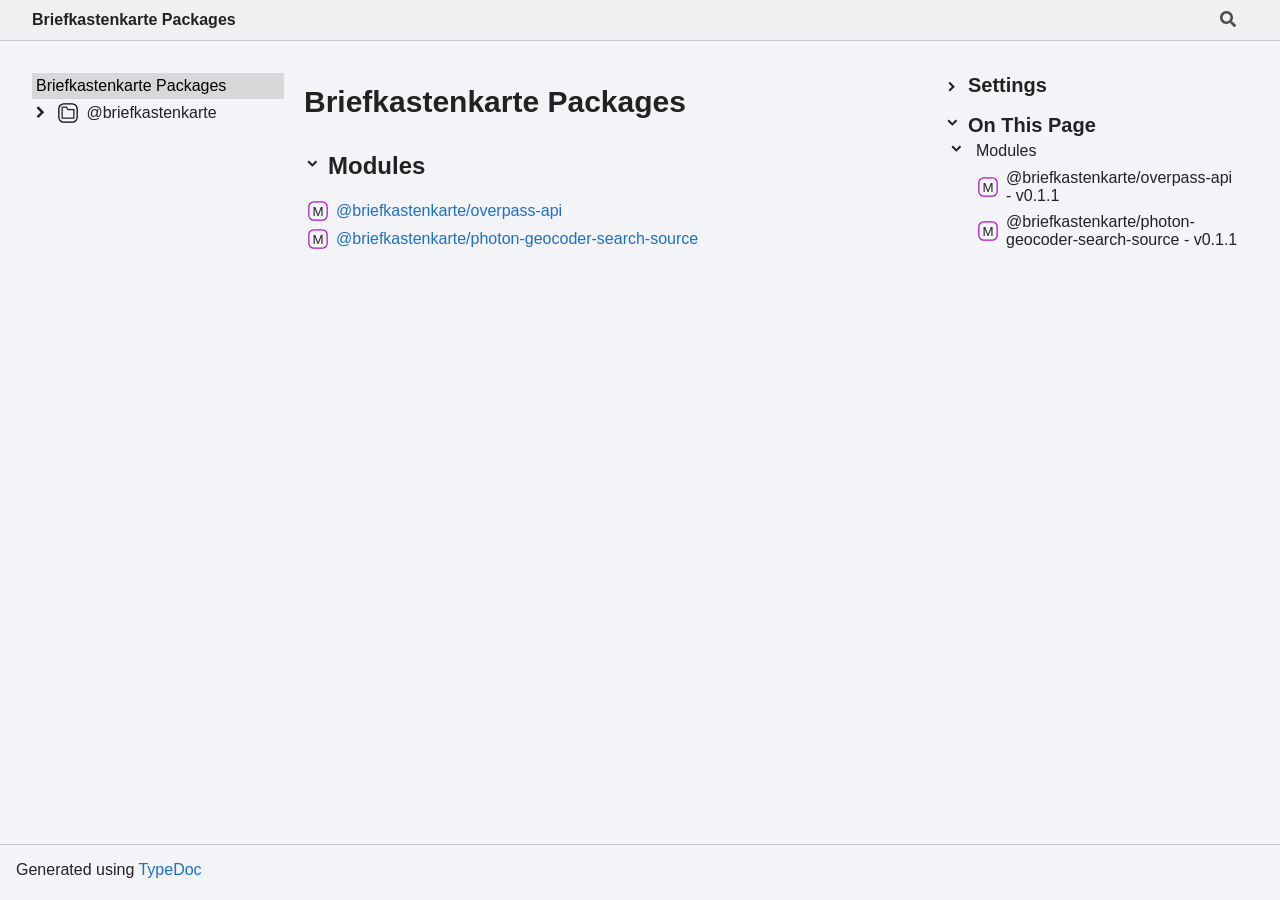
==== commit db4d1ea9: "Deploying to gh-pages from @ briefkastenkarte/briefkastenkarte@f5ae40e28ddf720ce8af542ecb33a91133372" ====
--- a/briefkastenkarte/docs/index.html
+++ b/briefkastenkarte/docs/index.html
@@ -1,29 +1 @@
-<!DOCTYPE html><html class="default" lang="en" data-base="./"><head><meta charset="utf-8"/><meta http-equiv="x-ua-compatible" content="IE=edge"/><title>@briefkastenkarte/overpass-api - v0.1.1</title><meta name="description" content="Documentation for @briefkastenkarte/overpass-api"/><meta name="viewport" content="width=device-width, initial-scale=1"/><link rel="stylesheet" href="assets/style.css"/><link rel="stylesheet" href="assets/highlight.css"/><script defer src="assets/main.js"></script><script async src="assets/icons.js" id="tsd-icons-script"></script><script async src="assets/search.js" id="tsd-search-script"></script><script async src="assets/navigation.js" id="tsd-nav-script"></script></head><body><script>document.documentElement.dataset.theme = localStorage.getItem("tsd-theme") || "os";document.body.style.display="none";setTimeout(() => window.app?app.showPage():document.body.style.removeProperty("display"),500)</script><header class="tsd-page-toolbar"><div class="tsd-toolbar-contents container"><a href="index.html" class="title">@briefkastenkarte/overpass-api - v0.1.1</a><div id="tsd-toolbar-links"></div><button id="tsd-search-trigger" class="tsd-widget" aria-label="Search"><svg width="16" height="16" viewBox="0 0 16 16" fill="none" aria-hidden="true"><use href="assets/icons.svg#icon-search"></use></svg></button><dialog id="tsd-search" aria-label="Search"><input role="combobox" id="tsd-search-input" aria-controls="tsd-search-results" aria-autocomplete="list" aria-expanded="true" autocapitalize="off" autocomplete="off" placeholder="Search the docs" maxLength="100"/><ul role="listbox" id="tsd-search-results"></ul><div id="tsd-search-status" aria-live="polite" aria-atomic="true"><div>Preparing search index...</div></div></dialog><a href="#" class="tsd-widget menu" id="tsd-toolbar-menu-trigger" data-toggle="menu" aria-label="Menu"><svg width="16" height="16" viewBox="0 0 16 16" fill="none" aria-hidden="true"><use href="assets/icons.svg#icon-menu"></use></svg></a></div></header><div class="container container-main"><div class="col-content"><div class="tsd-page-title"><h1>@briefkastenkarte/overpass-api - v0.1.1</h1></div><div class="tsd-panel tsd-typography"><h1 id="briefkastenkarteoverpass-api" class="tsd-anchor-link">@briefkastenkarte/overpass-api<a href="#briefkastenkarteoverpass-api" aria-label="Permalink" class="tsd-anchor-icon"><svg viewBox="0 0 24 24" aria-hidden="true"><use href="assets/icons.svg#icon-anchor"></use></svg></a></h1>
-<p>This package provides utilities to work with Overpass API services for <a href="https://github.com/open-pioneer/">Open Pioneer</a> projects.</p>
-<p>More information about Overpass API see:</p>
-<ul>
-<li><a href="http://overpass-api.de/">Overpass API website</a></li>
-<li><a href="https://wiki.openstreetmap.org/wiki/Overpass_API">Overpass API OpenStreetMap Wiki</a></li>
-</ul>
-<h2 id="usage" class="tsd-anchor-link">Usage<a href="#usage" aria-label="Permalink" class="tsd-anchor-icon"><svg viewBox="0 0 24 24" aria-hidden="true"><use href="assets/icons.svg#icon-anchor"></use></svg></a></h2>
-<p>This vector source should be used together with an <a href="https://openlayers.org/en/latest/apidoc/module-ol_layer_Vector-VectorLayer.html">OpenLayers vector layer</a>.</p>
-<p>Inject the vector source factory by referencing <code>&quot;overpass-api.VectorSourceFactory&quot;</code>:</p>
-<pre><code class="js"><span class="hl-0">// build.config.mjs</span><br/><span class="hl-1">import</span><span class="hl-2"> { </span><span class="hl-3">defineBuildConfig</span><span class="hl-2"> } </span><span class="hl-1">from</span><span class="hl-2"> </span><span class="hl-4">&quot;@open-pioneer/build-support&quot;</span><span class="hl-2">;</span><br/><br/><span class="hl-1">export</span><span class="hl-2"> </span><span class="hl-1">default</span><span class="hl-2"> </span><span class="hl-5">defineBuildConfig</span><span class="hl-2">({</span><br/><span class="hl-2">    </span><span class="hl-3">services:</span><span class="hl-2"> {</span><br/><span class="hl-2">        </span><span class="hl-3">YourService:</span><span class="hl-2"> {</span><br/><span class="hl-2">            </span><span class="hl-0">// ...</span><br/><span class="hl-2">            </span><span class="hl-3">references:</span><span class="hl-2"> {</span><br/><span class="hl-2">                </span><span class="hl-3">vectorSourceFactory:</span><span class="hl-2"> </span><span class="hl-4">&quot;overpass-api.VectorSourceFactory&quot;</span><br/><span class="hl-2">            }</span><br/><span class="hl-2">        }</span><br/><span class="hl-2">    }</span><br/><span class="hl-2">});</span>
-</code><button type="button">Copy</button></pre>
-
-<p>and use it inside a VectorLayer:</p>
-<pre><code class="ts"><span class="hl-6">const</span><span class="hl-2"> </span><span class="hl-7">vectorSourceFactory</span><span class="hl-2"> = ...; </span><span class="hl-0">// injected</span><br/><br/><span class="hl-6">const</span><span class="hl-2"> </span><span class="hl-7">vectorLayer</span><span class="hl-2"> = </span><span class="hl-6">new</span><span class="hl-2"> </span><span class="hl-5">VectorLayer</span><span class="hl-2">({</span><br/><span class="hl-2">    </span><span class="hl-3">source:</span><span class="hl-2"> </span><span class="hl-3">vectorSourceFactory</span><span class="hl-2">.</span><span class="hl-5">createVectorSource</span><span class="hl-2">({</span><br/><span class="hl-2">        </span><span class="hl-3">baseUrl</span><span class="hl-2"> = </span><span class="hl-4">&quot;https://overpass-api.de/api/interpreter&quot;</span><span class="hl-2">,</span><br/><span class="hl-2">        </span><span class="hl-3">query:</span><span class="hl-2"> </span><span class="hl-4">&quot;node[amenity=post_box];&quot;</span><span class="hl-2">,</span><br/><span class="hl-2">        </span><span class="hl-3">mapProjection:</span><span class="hl-2"> </span><span class="hl-4">&quot;EPSG:3857&quot;</span><span class="hl-2">,</span><br/><span class="hl-2">        </span><span class="hl-3">additionalOptions:</span><span class="hl-2"> {</span><br/><span class="hl-2">            </span><span class="hl-3">attributions:</span><span class="hl-2"> </span><span class="hl-4">`&lt;a href=&quot;https://www.openstreetmap.org/copyright/&quot; title=&quot;Link: OpenStreetMap&quot; aria-label=&quot;Link: OpenStreetMap&quot; target=&quot;_blank&quot;&gt;© OpenStreetMap contributors&lt;/a&gt;`</span><br/><span class="hl-2">        }</span><br/><span class="hl-2">    })</span><br/><span class="hl-2">});</span>
-</code><button type="button">Copy</button></pre>
-
-<p>Additional options of the <code>VectorSource</code> (see <a href="https://openlayers.org/en/latest/apidoc/module-ol_source_Vector-VectorSource.html">OpenLayers documentation</a>) can be given by the property <code>additionalOptions</code>.</p>
-<h3 id="rewriting-request-urls" class="tsd-anchor-link">Rewriting request URLs<a href="#rewriting-request-urls" aria-label="Permalink" class="tsd-anchor-icon"><svg viewBox="0 0 24 24" aria-hidden="true"><use href="assets/icons.svg#icon-anchor"></use></svg></a></h3>
-<p>The optional <code>rewriteUrl</code> option can be used to modify the feature requests made by the vector source.
-Note that modifying the vector source's URL requires some care: existing query parameters should not be overwritten unless you know what you're doing.
-The vector source may add additional query parameters in the future, which might conflict the changes done by custom <code>rewriteUrl</code> implementations.</p>
-<p>Example:</p>
-<pre><code class="ts"><span class="hl-3">vectorSourceFactory</span><span class="hl-2">.</span><span class="hl-5">createVectorSource</span><span class="hl-2">({</span><br/><span class="hl-2">    </span><span class="hl-3">baseUrl</span><span class="hl-2"> = </span><span class="hl-4">&quot;https://overpass-api.de/api/interpreter&quot;</span><span class="hl-2">,</span><br/><span class="hl-2">    </span><span class="hl-3">query:</span><span class="hl-2"> </span><span class="hl-4">&quot;node[amenity=post_box];&quot;</span><span class="hl-2">,</span><br/><span class="hl-2">    </span><span class="hl-3">mapProjection:</span><span class="hl-2"> </span><span class="hl-4">&quot;EPSG:3857&quot;</span><span class="hl-2">,</span><br/><br/><span class="hl-2">    </span><span class="hl-5">rewriteUrl</span><span class="hl-2">(</span><span class="hl-3">url</span><span class="hl-2">) {</span><br/><span class="hl-2">        </span><span class="hl-3">url</span><span class="hl-2">.</span><span class="hl-3">searchParams</span><span class="hl-2">.</span><span class="hl-5">set</span><span class="hl-2">(</span><span class="hl-4">&quot;property&quot;</span><span class="hl-2">, </span><span class="hl-4">&quot;value&quot;</span><span class="hl-2">);</span><br/><span class="hl-2">        </span><span class="hl-1">return</span><span class="hl-2"> </span><span class="hl-3">url</span><span class="hl-2">;</span><br/><span class="hl-2">    }</span><br/><span class="hl-2">});</span>
-</code><button type="button">Copy</button></pre>
-
-<h2 id="license" class="tsd-anchor-link">License<a href="#license" aria-label="Permalink" class="tsd-anchor-icon"><svg viewBox="0 0 24 24" aria-hidden="true"><use href="assets/icons.svg#icon-anchor"></use></svg></a></h2>
-<p>Apache-2.0 (see <code>LICENSE</code> file)</p>
-</div></div><div class="col-sidebar"><div class="page-menu"><div class="tsd-navigation settings"><details class="tsd-accordion"><summary class="tsd-accordion-summary"><svg width="20" height="20" viewBox="0 0 24 24" fill="none" aria-hidden="true"><use href="assets/icons.svg#icon-chevronDown"></use></svg><h3>Settings</h3></summary><div class="tsd-accordion-details"><div class="tsd-filter-visibility"><span class="settings-label">Member Visibility</span><ul id="tsd-filter-options"><li class="tsd-filter-item"><label class="tsd-filter-input"><input type="checkbox" id="tsd-filter-protected" name="protected"/><svg width="32" height="32" viewBox="0 0 32 32" aria-hidden="true"><rect class="tsd-checkbox-background" width="30" height="30" x="1" y="1" rx="6" fill="none"></rect><path class="tsd-checkbox-checkmark" d="M8.35422 16.8214L13.2143 21.75L24.6458 10.25" stroke="none" stroke-width="3.5" stroke-linejoin="round" fill="none"></path></svg><span>Protected</span></label></li><li class="tsd-filter-item"><label class="tsd-filter-input"><input type="checkbox" id="tsd-filter-inherited" name="inherited" checked/><svg width="32" height="32" viewBox="0 0 32 32" aria-hidden="true"><rect class="tsd-checkbox-background" width="30" height="30" x="1" y="1" rx="6" fill="none"></rect><path class="tsd-checkbox-checkmark" d="M8.35422 16.8214L13.2143 21.75L24.6458 10.25" stroke="none" stroke-width="3.5" stroke-linejoin="round" fill="none"></path></svg><span>Inherited</span></label></li><li class="tsd-filter-item"><label class="tsd-filter-input"><input type="checkbox" id="tsd-filter-external" name="external"/><svg width="32" height="32" viewBox="0 0 32 32" aria-hidden="true"><rect class="tsd-checkbox-background" width="30" height="30" x="1" y="1" rx="6" fill="none"></rect><path class="tsd-checkbox-checkmark" d="M8.35422 16.8214L13.2143 21.75L24.6458 10.25" stroke="none" stroke-width="3.5" stroke-linejoin="round" fill="none"></path></svg><span>External</span></label></li></ul></div><div class="tsd-theme-toggle"><label class="settings-label" for="tsd-theme">Theme</label><select id="tsd-theme"><option value="os">OS</option><option value="light">Light</option><option value="dark">Dark</option></select></div></div></details></div><details open class="tsd-accordion tsd-page-navigation"><summary class="tsd-accordion-summary"><svg width="20" height="20" viewBox="0 0 24 24" fill="none" aria-hidden="true"><use href="assets/icons.svg#icon-chevronDown"></use></svg><h3>On This Page</h3></summary><div class="tsd-accordion-details"><a href="#briefkastenkarteoverpass-api"><span>@briefkastenkarte/overpass-<wbr/>api</span></a><ul><li><a href="#usage"><span>Usage</span></a></li><li><ul><li><a href="#rewriting-request-urls"><span>Rewriting request <wbr/>UR<wbr/>Ls</span></a></li></ul></li><li><a href="#license"><span>License</span></a></li></ul></div></details></div><div class="site-menu"><nav class="tsd-navigation"><a href="modules.html">@briefkastenkarte/overpass-api - v0.1.1</a><ul class="tsd-small-nested-navigation" id="tsd-nav-container"><li>Loading...</li></ul></nav></div></div></div><footer><p class="tsd-generator">Generated using <a href="https://typedoc.org/" target="_blank">TypeDoc</a></p></footer><div class="overlay"></div></body></html>
+<!DOCTYPE html><html class="default" lang="en" data-base="./"><head><meta charset="utf-8"/><meta http-equiv="x-ua-compatible" content="IE=edge"/><title>Briefkastenkarte Packages</title><meta name="description" content="Documentation for Briefkastenkarte Packages"/><meta name="viewport" content="width=device-width, initial-scale=1"/><link rel="stylesheet" href="assets/style.css"/><link rel="stylesheet" href="assets/highlight.css"/><script defer src="assets/main.js"></script><script async src="assets/icons.js" id="tsd-icons-script"></script><script async src="assets/search.js" id="tsd-search-script"></script><script async src="assets/navigation.js" id="tsd-nav-script"></script></head><body><script>document.documentElement.dataset.theme = localStorage.getItem("tsd-theme") || "os";document.body.style.display="none";setTimeout(() => window.app?app.showPage():document.body.style.removeProperty("display"),500)</script><header class="tsd-page-toolbar"><div class="tsd-toolbar-contents container"><a href="index.html" class="title">Briefkastenkarte Packages</a><div id="tsd-toolbar-links"></div><button id="tsd-search-trigger" class="tsd-widget" aria-label="Search"><svg width="16" height="16" viewBox="0 0 16 16" fill="none" aria-hidden="true"><use href="assets/icons.svg#icon-search"></use></svg></button><dialog id="tsd-search" aria-label="Search"><input role="combobox" id="tsd-search-input" aria-controls="tsd-search-results" aria-autocomplete="list" aria-expanded="true" autocapitalize="off" autocomplete="off" placeholder="Search the docs" maxLength="100"/><ul role="listbox" id="tsd-search-results"></ul><div id="tsd-search-status" aria-live="polite" aria-atomic="true"><div>Preparing search index...</div></div></dialog><a href="#" class="tsd-widget menu" id="tsd-toolbar-menu-trigger" data-toggle="menu" aria-label="Menu"><svg width="16" height="16" viewBox="0 0 16 16" fill="none" aria-hidden="true"><use href="assets/icons.svg#icon-menu"></use></svg></a></div></header><div class="container container-main"><div class="col-content"><div class="tsd-page-title"><h1>Briefkastenkarte Packages</h1></div><details class="tsd-panel-group tsd-member-group tsd-accordion" open><summary class="tsd-accordion-summary" data-key="section-Modules"><svg width="20" height="20" viewBox="0 0 24 24" fill="none" aria-hidden="true"><use href="assets/icons.svg#icon-chevronDown"></use></svg><h2>Modules</h2></summary><dl class="tsd-member-summaries"><dt class="tsd-member-summary" id="briefkastenkarteoverpass-api"><span class="tsd-member-summary-name"><svg class="tsd-kind-icon" viewBox="0 0 24 24" aria-label="Module"><use href="assets/icons.svg#icon-2"></use></svg><a href="modules/_briefkastenkarte_overpass-api.html">@briefkastenkarte/overpass-api</a><a href="#briefkastenkarteoverpass-api" aria-label="Permalink" class="tsd-anchor-icon"><svg viewBox="0 0 24 24" aria-hidden="true"><use href="assets/icons.svg#icon-anchor"></use></svg></a></span></dt><dd class="tsd-member-summary"></dd><dt class="tsd-member-summary" id="briefkastenkartephoton-geocoder-search-source"><span class="tsd-member-summary-name"><svg class="tsd-kind-icon" viewBox="0 0 24 24" aria-label="Module"><use href="assets/icons.svg#icon-2"></use></svg><a href="modules/_briefkastenkarte_photon-geocoder-search-source.html">@briefkastenkarte/photon-geocoder-search-source</a><a href="#briefkastenkartephoton-geocoder-search-source" aria-label="Permalink" class="tsd-anchor-icon"><svg viewBox="0 0 24 24" aria-hidden="true"><use href="assets/icons.svg#icon-anchor"></use></svg></a></span></dt><dd class="tsd-member-summary"></dd></dl></details></div><div class="col-sidebar"><div class="page-menu"><div class="tsd-navigation settings"><details class="tsd-accordion"><summary class="tsd-accordion-summary"><svg width="20" height="20" viewBox="0 0 24 24" fill="none" aria-hidden="true"><use href="assets/icons.svg#icon-chevronDown"></use></svg><h3>Settings</h3></summary><div class="tsd-accordion-details"><div class="tsd-filter-visibility"><span class="settings-label">Member Visibility</span><ul id="tsd-filter-options"><li class="tsd-filter-item"><label class="tsd-filter-input"><input type="checkbox" id="tsd-filter-protected" name="protected"/><svg width="32" height="32" viewBox="0 0 32 32" aria-hidden="true"><rect class="tsd-checkbox-background" width="30" height="30" x="1" y="1" rx="6" fill="none"></rect><path class="tsd-checkbox-checkmark" d="M8.35422 16.8214L13.2143 21.75L24.6458 10.25" stroke="none" stroke-width="3.5" stroke-linejoin="round" fill="none"></path></svg><span>Protected</span></label></li><li class="tsd-filter-item"><label class="tsd-filter-input"><input type="checkbox" id="tsd-filter-inherited" name="inherited" checked/><svg width="32" height="32" viewBox="0 0 32 32" aria-hidden="true"><rect class="tsd-checkbox-background" width="30" height="30" x="1" y="1" rx="6" fill="none"></rect><path class="tsd-checkbox-checkmark" d="M8.35422 16.8214L13.2143 21.75L24.6458 10.25" stroke="none" stroke-width="3.5" stroke-linejoin="round" fill="none"></path></svg><span>Inherited</span></label></li><li class="tsd-filter-item"><label class="tsd-filter-input"><input type="checkbox" id="tsd-filter-external" name="external"/><svg width="32" height="32" viewBox="0 0 32 32" aria-hidden="true"><rect class="tsd-checkbox-background" width="30" height="30" x="1" y="1" rx="6" fill="none"></rect><path class="tsd-checkbox-checkmark" d="M8.35422 16.8214L13.2143 21.75L24.6458 10.25" stroke="none" stroke-width="3.5" stroke-linejoin="round" fill="none"></path></svg><span>External</span></label></li></ul></div><div class="tsd-theme-toggle"><label class="settings-label" for="tsd-theme">Theme</label><select id="tsd-theme"><option value="os">OS</option><option value="light">Light</option><option value="dark">Dark</option></select></div></div></details></div><details open class="tsd-accordion tsd-page-navigation"><summary class="tsd-accordion-summary"><svg width="20" height="20" viewBox="0 0 24 24" fill="none" aria-hidden="true"><use href="assets/icons.svg#icon-chevronDown"></use></svg><h3>On This Page</h3></summary><div class="tsd-accordion-details"><details open class="tsd-accordion tsd-page-navigation-section"><summary class="tsd-accordion-summary" data-key="section-Modules"><svg width="20" height="20" viewBox="0 0 24 24" fill="none" aria-hidden="true"><use href="assets/icons.svg#icon-chevronDown"></use></svg>Modules</summary><div><a href="#briefkastenkarteoverpass-api"><svg class="tsd-kind-icon" viewBox="0 0 24 24" aria-label="Module"><use href="assets/icons.svg#icon-2"></use></svg><span>@briefkastenkarte/overpass-<wbr/>api -<wbr/> v0.1.1</span></a><a href="#briefkastenkartephoton-geocoder-search-source"><svg class="tsd-kind-icon" viewBox="0 0 24 24" aria-label="Module"><use href="assets/icons.svg#icon-2"></use></svg><span>@briefkastenkarte/photon-<wbr/>geocoder-<wbr/>search-<wbr/>source -<wbr/> v0.1.1</span></a></div></details></div></details></div><div class="site-menu"><nav class="tsd-navigation"><a href="index.html" class="current">Briefkastenkarte Packages</a><ul class="tsd-small-nested-navigation" id="tsd-nav-container"><li>Loading...</li></ul></nav></div></div></div><footer><p class="tsd-generator">Generated using <a href="https://typedoc.org/" target="_blank">TypeDoc</a></p></footer><div class="overlay"></div></body></html>
--- a/briefkastenkarte/docs/assets/highlight.css
+++ b/briefkastenkarte/docs/assets/highlight.css
@@ -15,6 +15,16 @@
     --dark-hl-6: #569CD6;
     --light-hl-7: #0070C1;
     --dark-hl-7: #4FC1FF;
+    --light-hl-8: #098658;
+    --dark-hl-8: #B5CEA8;
+    --light-hl-9: #800000;
+    --dark-hl-9: #808080;
+    --light-hl-10: #267F99;
+    --dark-hl-10: #4EC9B0;
+    --light-hl-11: #E50000;
+    --dark-hl-11: #9CDCFE;
+    --light-hl-12: #000000FF;
+    --dark-hl-12: #D4D4D4;
     --light-code-background: #FFFFFF;
     --dark-code-background: #1E1E1E;
 }
@@ -28,6 +38,11 @@
     --hl-5: var(--light-hl-5);
     --hl-6: var(--light-hl-6);
     --hl-7: var(--light-hl-7);
+    --hl-8: var(--light-hl-8);
+    --hl-9: var(--light-hl-9);
+    --hl-10: var(--light-hl-10);
+    --hl-11: var(--light-hl-11);
+    --hl-12: var(--light-hl-12);
     --code-background: var(--light-code-background);
 } }
 
@@ -40,6 +55,11 @@
     --hl-5: var(--dark-hl-5);
     --hl-6: var(--dark-hl-6);
     --hl-7: var(--dark-hl-7);
+    --hl-8: var(--dark-hl-8);
+    --hl-9: var(--dark-hl-9);
+    --hl-10: var(--dark-hl-10);
+    --hl-11: var(--dark-hl-11);
+    --hl-12: var(--dark-hl-12);
     --code-background: var(--dark-code-background);
 } }
 
@@ -52,6 +72,11 @@
     --hl-5: var(--light-hl-5);
     --hl-6: var(--light-hl-6);
     --hl-7: var(--light-hl-7);
+    --hl-8: var(--light-hl-8);
+    --hl-9: var(--light-hl-9);
+    --hl-10: var(--light-hl-10);
+    --hl-11: var(--light-hl-11);
+    --hl-12: var(--light-hl-12);
     --code-background: var(--light-code-background);
 }
 
@@ -64,6 +89,11 @@
     --hl-5: var(--dark-hl-5);
     --hl-6: var(--dark-hl-6);
     --hl-7: var(--dark-hl-7);
+    --hl-8: var(--dark-hl-8);
+    --hl-9: var(--dark-hl-9);
+    --hl-10: var(--dark-hl-10);
+    --hl-11: var(--dark-hl-11);
+    --hl-12: var(--dark-hl-12);
     --code-background: var(--dark-code-background);
 }
 
@@ -75,4 +105,9 @@
 .hl-5 { color: var(--hl-5); }
 .hl-6 { color: var(--hl-6); }
 .hl-7 { color: var(--hl-7); }
+.hl-8 { color: var(--hl-8); }
+.hl-9 { color: var(--hl-9); }
+.hl-10 { color: var(--hl-10); }
+.hl-11 { color: var(--hl-11); }
+.hl-12 { color: var(--hl-12); }
 pre, code { background: var(--code-background); }
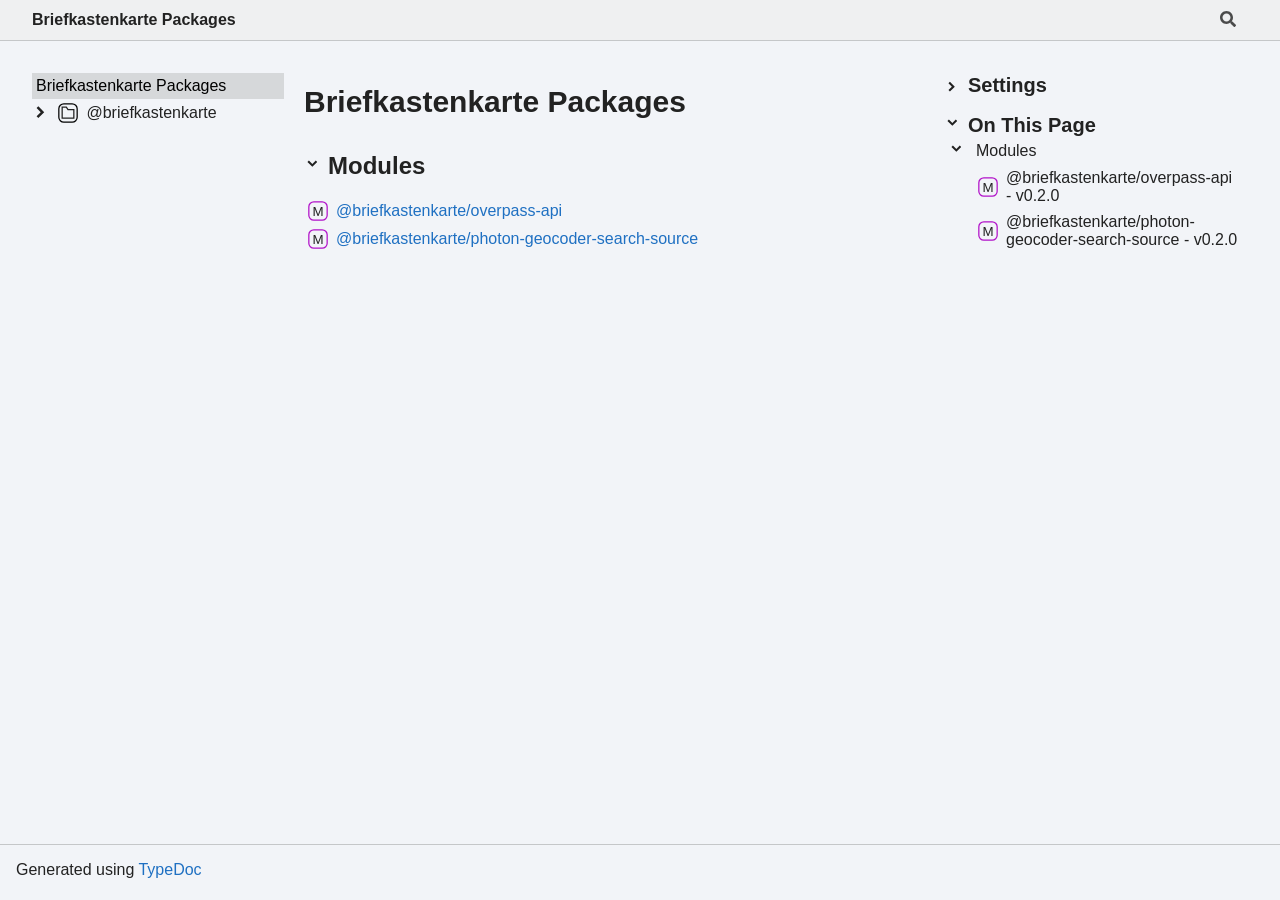
==== commit 0c3aaded: "Deploying to gh-pages from @ briefkastenkarte/briefkastenkarte@23fa10a966efe8657f14251c288058618dc62" ====
--- a/briefkastenkarte/docs/index.html
+++ b/briefkastenkarte/docs/index.html
@@ -1 +1 @@
-<!DOCTYPE html><html class="default" lang="en" data-base="./"><head><meta charset="utf-8"/><meta http-equiv="x-ua-compatible" content="IE=edge"/><title>Briefkastenkarte Packages</title><meta name="description" content="Documentation for Briefkastenkarte Packages"/><meta name="viewport" content="width=device-width, initial-scale=1"/><link rel="stylesheet" href="assets/style.css"/><link rel="stylesheet" href="assets/highlight.css"/><script defer src="assets/main.js"></script><script async src="assets/icons.js" id="tsd-icons-script"></script><script async src="assets/search.js" id="tsd-search-script"></script><script async src="assets/navigation.js" id="tsd-nav-script"></script></head><body><script>document.documentElement.dataset.theme = localStorage.getItem("tsd-theme") || "os";document.body.style.display="none";setTimeout(() => window.app?app.showPage():document.body.style.removeProperty("display"),500)</script><header class="tsd-page-toolbar"><div class="tsd-toolbar-contents container"><a href="index.html" class="title">Briefkastenkarte Packages</a><div id="tsd-toolbar-links"></div><button id="tsd-search-trigger" class="tsd-widget" aria-label="Search"><svg width="16" height="16" viewBox="0 0 16 16" fill="none" aria-hidden="true"><use href="assets/icons.svg#icon-search"></use></svg></button><dialog id="tsd-search" aria-label="Search"><input role="combobox" id="tsd-search-input" aria-controls="tsd-search-results" aria-autocomplete="list" aria-expanded="true" autocapitalize="off" autocomplete="off" placeholder="Search the docs" maxLength="100"/><ul role="listbox" id="tsd-search-results"></ul><div id="tsd-search-status" aria-live="polite" aria-atomic="true"><div>Preparing search index...</div></div></dialog><a href="#" class="tsd-widget menu" id="tsd-toolbar-menu-trigger" data-toggle="menu" aria-label="Menu"><svg width="16" height="16" viewBox="0 0 16 16" fill="none" aria-hidden="true"><use href="assets/icons.svg#icon-menu"></use></svg></a></div></header><div class="container container-main"><div class="col-content"><div class="tsd-page-title"><h1>Briefkastenkarte Packages</h1></div><details class="tsd-panel-group tsd-member-group tsd-accordion" open><summary class="tsd-accordion-summary" data-key="section-Modules"><svg width="20" height="20" viewBox="0 0 24 24" fill="none" aria-hidden="true"><use href="assets/icons.svg#icon-chevronDown"></use></svg><h2>Modules</h2></summary><dl class="tsd-member-summaries"><dt class="tsd-member-summary" id="briefkastenkarteoverpass-api"><span class="tsd-member-summary-name"><svg class="tsd-kind-icon" viewBox="0 0 24 24" aria-label="Module"><use href="assets/icons.svg#icon-2"></use></svg><a href="modules/_briefkastenkarte_overpass-api.html">@briefkastenkarte/overpass-api</a><a href="#briefkastenkarteoverpass-api" aria-label="Permalink" class="tsd-anchor-icon"><svg viewBox="0 0 24 24" aria-hidden="true"><use href="assets/icons.svg#icon-anchor"></use></svg></a></span></dt><dd class="tsd-member-summary"></dd><dt class="tsd-member-summary" id="briefkastenkartephoton-geocoder-search-source"><span class="tsd-member-summary-name"><svg class="tsd-kind-icon" viewBox="0 0 24 24" aria-label="Module"><use href="assets/icons.svg#icon-2"></use></svg><a href="modules/_briefkastenkarte_photon-geocoder-search-source.html">@briefkastenkarte/photon-geocoder-search-source</a><a href="#briefkastenkartephoton-geocoder-search-source" aria-label="Permalink" class="tsd-anchor-icon"><svg viewBox="0 0 24 24" aria-hidden="true"><use href="assets/icons.svg#icon-anchor"></use></svg></a></span></dt><dd class="tsd-member-summary"></dd></dl></details></div><div class="col-sidebar"><div class="page-menu"><div class="tsd-navigation settings"><details class="tsd-accordion"><summary class="tsd-accordion-summary"><svg width="20" height="20" viewBox="0 0 24 24" fill="none" aria-hidden="true"><use href="assets/icons.svg#icon-chevronDown"></use></svg><h3>Settings</h3></summary><div class="tsd-accordion-details"><div class="tsd-filter-visibility"><span class="settings-label">Member Visibility</span><ul id="tsd-filter-options"><li class="tsd-filter-item"><label class="tsd-filter-input"><input type="checkbox" id="tsd-filter-protected" name="protected"/><svg width="32" height="32" viewBox="0 0 32 32" aria-hidden="true"><rect class="tsd-checkbox-background" width="30" height="30" x="1" y="1" rx="6" fill="none"></rect><path class="tsd-checkbox-checkmark" d="M8.35422 16.8214L13.2143 21.75L24.6458 10.25" stroke="none" stroke-width="3.5" stroke-linejoin="round" fill="none"></path></svg><span>Protected</span></label></li><li class="tsd-filter-item"><label class="tsd-filter-input"><input type="checkbox" id="tsd-filter-inherited" name="inherited" checked/><svg width="32" height="32" viewBox="0 0 32 32" aria-hidden="true"><rect class="tsd-checkbox-background" width="30" height="30" x="1" y="1" rx="6" fill="none"></rect><path class="tsd-checkbox-checkmark" d="M8.35422 16.8214L13.2143 21.75L24.6458 10.25" stroke="none" stroke-width="3.5" stroke-linejoin="round" fill="none"></path></svg><span>Inherited</span></label></li><li class="tsd-filter-item"><label class="tsd-filter-input"><input type="checkbox" id="tsd-filter-external" name="external"/><svg width="32" height="32" viewBox="0 0 32 32" aria-hidden="true"><rect class="tsd-checkbox-background" width="30" height="30" x="1" y="1" rx="6" fill="none"></rect><path class="tsd-checkbox-checkmark" d="M8.35422 16.8214L13.2143 21.75L24.6458 10.25" stroke="none" stroke-width="3.5" stroke-linejoin="round" fill="none"></path></svg><span>External</span></label></li></ul></div><div class="tsd-theme-toggle"><label class="settings-label" for="tsd-theme">Theme</label><select id="tsd-theme"><option value="os">OS</option><option value="light">Light</option><option value="dark">Dark</option></select></div></div></details></div><details open class="tsd-accordion tsd-page-navigation"><summary class="tsd-accordion-summary"><svg width="20" height="20" viewBox="0 0 24 24" fill="none" aria-hidden="true"><use href="assets/icons.svg#icon-chevronDown"></use></svg><h3>On This Page</h3></summary><div class="tsd-accordion-details"><details open class="tsd-accordion tsd-page-navigation-section"><summary class="tsd-accordion-summary" data-key="section-Modules"><svg width="20" height="20" viewBox="0 0 24 24" fill="none" aria-hidden="true"><use href="assets/icons.svg#icon-chevronDown"></use></svg>Modules</summary><div><a href="#briefkastenkarteoverpass-api"><svg class="tsd-kind-icon" viewBox="0 0 24 24" aria-label="Module"><use href="assets/icons.svg#icon-2"></use></svg><span>@briefkastenkarte/overpass-<wbr/>api -<wbr/> v0.1.1</span></a><a href="#briefkastenkartephoton-geocoder-search-source"><svg class="tsd-kind-icon" viewBox="0 0 24 24" aria-label="Module"><use href="assets/icons.svg#icon-2"></use></svg><span>@briefkastenkarte/photon-<wbr/>geocoder-<wbr/>search-<wbr/>source -<wbr/> v0.1.1</span></a></div></details></div></details></div><div class="site-menu"><nav class="tsd-navigation"><a href="index.html" class="current">Briefkastenkarte Packages</a><ul class="tsd-small-nested-navigation" id="tsd-nav-container"><li>Loading...</li></ul></nav></div></div></div><footer><p class="tsd-generator">Generated using <a href="https://typedoc.org/" target="_blank">TypeDoc</a></p></footer><div class="overlay"></div></body></html>
+<!DOCTYPE html><html class="default" lang="en" data-base="./"><head><meta charset="utf-8"/><meta http-equiv="x-ua-compatible" content="IE=edge"/><title>Briefkastenkarte Packages</title><meta name="description" content="Documentation for Briefkastenkarte Packages"/><meta name="viewport" content="width=device-width, initial-scale=1"/><link rel="stylesheet" href="assets/style.css"/><link rel="stylesheet" href="assets/highlight.css"/><script defer src="assets/main.js"></script><script async src="assets/icons.js" id="tsd-icons-script"></script><script async src="assets/search.js" id="tsd-search-script"></script><script async src="assets/navigation.js" id="tsd-nav-script"></script></head><body><script>document.documentElement.dataset.theme = localStorage.getItem("tsd-theme") || "os";document.body.style.display="none";setTimeout(() => window.app?app.showPage():document.body.style.removeProperty("display"),500)</script><header class="tsd-page-toolbar"><div class="tsd-toolbar-contents container"><a href="index.html" class="title">Briefkastenkarte Packages</a><div id="tsd-toolbar-links"></div><button id="tsd-search-trigger" class="tsd-widget" aria-label="Search"><svg width="16" height="16" viewBox="0 0 16 16" fill="none" aria-hidden="true"><use href="assets/icons.svg#icon-search"></use></svg></button><dialog id="tsd-search" aria-label="Search"><input role="combobox" id="tsd-search-input" aria-controls="tsd-search-results" aria-autocomplete="list" aria-expanded="true" autocapitalize="off" autocomplete="off" placeholder="Search the docs" maxLength="100"/><ul role="listbox" id="tsd-search-results"></ul><div id="tsd-search-status" aria-live="polite" aria-atomic="true"><div>Preparing search index...</div></div></dialog><a href="#" class="tsd-widget menu" id="tsd-toolbar-menu-trigger" data-toggle="menu" aria-label="Menu"><svg width="16" height="16" viewBox="0 0 16 16" fill="none" aria-hidden="true"><use href="assets/icons.svg#icon-menu"></use></svg></a></div></header><div class="container container-main"><div class="col-content"><div class="tsd-page-title"><h1>Briefkastenkarte Packages</h1></div><details class="tsd-panel-group tsd-member-group tsd-accordion" open><summary class="tsd-accordion-summary" data-key="section-Modules"><svg width="20" height="20" viewBox="0 0 24 24" fill="none" aria-hidden="true"><use href="assets/icons.svg#icon-chevronDown"></use></svg><h2>Modules</h2></summary><dl class="tsd-member-summaries"><dt class="tsd-member-summary" id="briefkastenkarteoverpass-api"><span class="tsd-member-summary-name"><svg class="tsd-kind-icon" viewBox="0 0 24 24" aria-label="Module"><use href="assets/icons.svg#icon-2"></use></svg><a href="modules/_briefkastenkarte_overpass-api.html">@briefkastenkarte/overpass-api</a><a href="#briefkastenkarteoverpass-api" aria-label="Permalink" class="tsd-anchor-icon"><svg viewBox="0 0 24 24" aria-hidden="true"><use href="assets/icons.svg#icon-anchor"></use></svg></a></span></dt><dd class="tsd-member-summary"></dd><dt class="tsd-member-summary" id="briefkastenkartephoton-geocoder-search-source"><span class="tsd-member-summary-name"><svg class="tsd-kind-icon" viewBox="0 0 24 24" aria-label="Module"><use href="assets/icons.svg#icon-2"></use></svg><a href="modules/_briefkastenkarte_photon-geocoder-search-source.html">@briefkastenkarte/photon-geocoder-search-source</a><a href="#briefkastenkartephoton-geocoder-search-source" aria-label="Permalink" class="tsd-anchor-icon"><svg viewBox="0 0 24 24" aria-hidden="true"><use href="assets/icons.svg#icon-anchor"></use></svg></a></span></dt><dd class="tsd-member-summary"></dd></dl></details></div><div class="col-sidebar"><div class="page-menu"><div class="tsd-navigation settings"><details class="tsd-accordion"><summary class="tsd-accordion-summary"><svg width="20" height="20" viewBox="0 0 24 24" fill="none" aria-hidden="true"><use href="assets/icons.svg#icon-chevronDown"></use></svg><h3>Settings</h3></summary><div class="tsd-accordion-details"><div class="tsd-filter-visibility"><span class="settings-label">Member Visibility</span><ul id="tsd-filter-options"><li class="tsd-filter-item"><label class="tsd-filter-input"><input type="checkbox" id="tsd-filter-protected" name="protected"/><svg width="32" height="32" viewBox="0 0 32 32" aria-hidden="true"><rect class="tsd-checkbox-background" width="30" height="30" x="1" y="1" rx="6" fill="none"></rect><path class="tsd-checkbox-checkmark" d="M8.35422 16.8214L13.2143 21.75L24.6458 10.25" stroke="none" stroke-width="3.5" stroke-linejoin="round" fill="none"></path></svg><span>Protected</span></label></li><li class="tsd-filter-item"><label class="tsd-filter-input"><input type="checkbox" id="tsd-filter-inherited" name="inherited" checked/><svg width="32" height="32" viewBox="0 0 32 32" aria-hidden="true"><rect class="tsd-checkbox-background" width="30" height="30" x="1" y="1" rx="6" fill="none"></rect><path class="tsd-checkbox-checkmark" d="M8.35422 16.8214L13.2143 21.75L24.6458 10.25" stroke="none" stroke-width="3.5" stroke-linejoin="round" fill="none"></path></svg><span>Inherited</span></label></li><li class="tsd-filter-item"><label class="tsd-filter-input"><input type="checkbox" id="tsd-filter-external" name="external"/><svg width="32" height="32" viewBox="0 0 32 32" aria-hidden="true"><rect class="tsd-checkbox-background" width="30" height="30" x="1" y="1" rx="6" fill="none"></rect><path class="tsd-checkbox-checkmark" d="M8.35422 16.8214L13.2143 21.75L24.6458 10.25" stroke="none" stroke-width="3.5" stroke-linejoin="round" fill="none"></path></svg><span>External</span></label></li></ul></div><div class="tsd-theme-toggle"><label class="settings-label" for="tsd-theme">Theme</label><select id="tsd-theme"><option value="os">OS</option><option value="light">Light</option><option value="dark">Dark</option></select></div></div></details></div><details open class="tsd-accordion tsd-page-navigation"><summary class="tsd-accordion-summary"><svg width="20" height="20" viewBox="0 0 24 24" fill="none" aria-hidden="true"><use href="assets/icons.svg#icon-chevronDown"></use></svg><h3>On This Page</h3></summary><div class="tsd-accordion-details"><details open class="tsd-accordion tsd-page-navigation-section"><summary class="tsd-accordion-summary" data-key="section-Modules"><svg width="20" height="20" viewBox="0 0 24 24" fill="none" aria-hidden="true"><use href="assets/icons.svg#icon-chevronDown"></use></svg>Modules</summary><div><a href="#briefkastenkarteoverpass-api"><svg class="tsd-kind-icon" viewBox="0 0 24 24" aria-label="Module"><use href="assets/icons.svg#icon-2"></use></svg><span>@briefkastenkarte/overpass-<wbr/>api -<wbr/> v0.2.0</span></a><a href="#briefkastenkartephoton-geocoder-search-source"><svg class="tsd-kind-icon" viewBox="0 0 24 24" aria-label="Module"><use href="assets/icons.svg#icon-2"></use></svg><span>@briefkastenkarte/photon-<wbr/>geocoder-<wbr/>search-<wbr/>source -<wbr/> v0.2.0</span></a></div></details></div></details></div><div class="site-menu"><nav class="tsd-navigation"><a href="index.html" class="current">Briefkastenkarte Packages</a><ul class="tsd-small-nested-navigation" id="tsd-nav-container"><li>Loading...</li></ul></nav></div></div></div><footer><p class="tsd-generator">Generated using <a href="https://typedoc.org/" target="_blank">TypeDoc</a></p></footer><div class="overlay"></div></body></html>
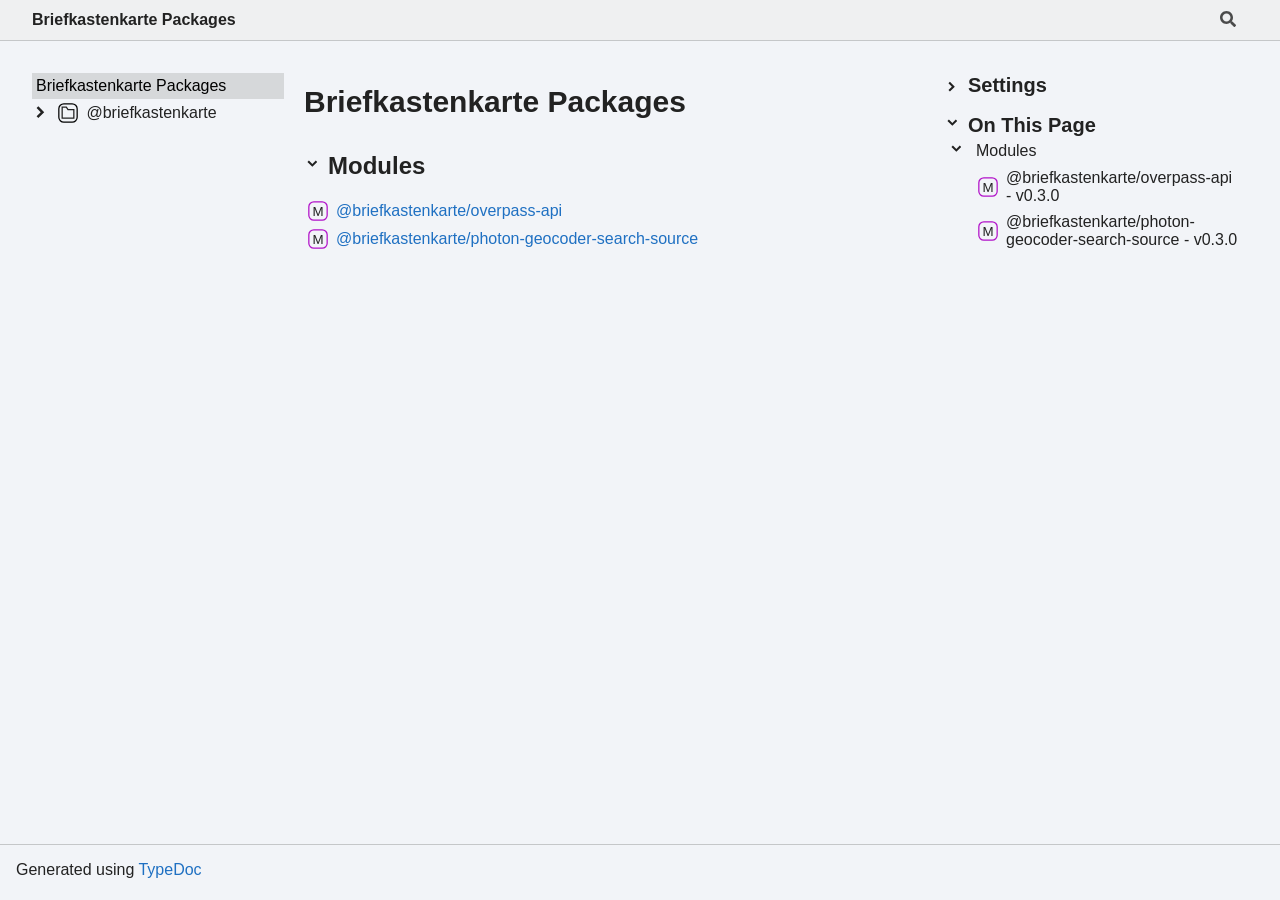
==== commit 7f4ef638: "Deploying to gh-pages from @ briefkastenkarte/briefkastenkarte@51cce685a5fe8d468734b0ad383703be9611a" ====
--- a/briefkastenkarte/docs/index.html
+++ b/briefkastenkarte/docs/index.html
@@ -1 +1 @@
-<!DOCTYPE html><html class="default" lang="en" data-base="./"><head><meta charset="utf-8"/><meta http-equiv="x-ua-compatible" content="IE=edge"/><title>Briefkastenkarte Packages</title><meta name="description" content="Documentation for Briefkastenkarte Packages"/><meta name="viewport" content="width=device-width, initial-scale=1"/><link rel="stylesheet" href="assets/style.css"/><link rel="stylesheet" href="assets/highlight.css"/><script defer src="assets/main.js"></script><script async src="assets/icons.js" id="tsd-icons-script"></script><script async src="assets/search.js" id="tsd-search-script"></script><script async src="assets/navigation.js" id="tsd-nav-script"></script></head><body><script>document.documentElement.dataset.theme = localStorage.getItem("tsd-theme") || "os";document.body.style.display="none";setTimeout(() => window.app?app.showPage():document.body.style.removeProperty("display"),500)</script><header class="tsd-page-toolbar"><div class="tsd-toolbar-contents container"><a href="index.html" class="title">Briefkastenkarte Packages</a><div id="tsd-toolbar-links"></div><button id="tsd-search-trigger" class="tsd-widget" aria-label="Search"><svg width="16" height="16" viewBox="0 0 16 16" fill="none" aria-hidden="true"><use href="assets/icons.svg#icon-search"></use></svg></button><dialog id="tsd-search" aria-label="Search"><input role="combobox" id="tsd-search-input" aria-controls="tsd-search-results" aria-autocomplete="list" aria-expanded="true" autocapitalize="off" autocomplete="off" placeholder="Search the docs" maxLength="100"/><ul role="listbox" id="tsd-search-results"></ul><div id="tsd-search-status" aria-live="polite" aria-atomic="true"><div>Preparing search index...</div></div></dialog><a href="#" class="tsd-widget menu" id="tsd-toolbar-menu-trigger" data-toggle="menu" aria-label="Menu"><svg width="16" height="16" viewBox="0 0 16 16" fill="none" aria-hidden="true"><use href="assets/icons.svg#icon-menu"></use></svg></a></div></header><div class="container container-main"><div class="col-content"><div class="tsd-page-title"><h1>Briefkastenkarte Packages</h1></div><details class="tsd-panel-group tsd-member-group tsd-accordion" open><summary class="tsd-accordion-summary" data-key="section-Modules"><svg width="20" height="20" viewBox="0 0 24 24" fill="none" aria-hidden="true"><use href="assets/icons.svg#icon-chevronDown"></use></svg><h2>Modules</h2></summary><dl class="tsd-member-summaries"><dt class="tsd-member-summary" id="briefkastenkarteoverpass-api"><span class="tsd-member-summary-name"><svg class="tsd-kind-icon" viewBox="0 0 24 24" aria-label="Module"><use href="assets/icons.svg#icon-2"></use></svg><a href="modules/_briefkastenkarte_overpass-api.html">@briefkastenkarte/overpass-api</a><a href="#briefkastenkarteoverpass-api" aria-label="Permalink" class="tsd-anchor-icon"><svg viewBox="0 0 24 24" aria-hidden="true"><use href="assets/icons.svg#icon-anchor"></use></svg></a></span></dt><dd class="tsd-member-summary"></dd><dt class="tsd-member-summary" id="briefkastenkartephoton-geocoder-search-source"><span class="tsd-member-summary-name"><svg class="tsd-kind-icon" viewBox="0 0 24 24" aria-label="Module"><use href="assets/icons.svg#icon-2"></use></svg><a href="modules/_briefkastenkarte_photon-geocoder-search-source.html">@briefkastenkarte/photon-geocoder-search-source</a><a href="#briefkastenkartephoton-geocoder-search-source" aria-label="Permalink" class="tsd-anchor-icon"><svg viewBox="0 0 24 24" aria-hidden="true"><use href="assets/icons.svg#icon-anchor"></use></svg></a></span></dt><dd class="tsd-member-summary"></dd></dl></details></div><div class="col-sidebar"><div class="page-menu"><div class="tsd-navigation settings"><details class="tsd-accordion"><summary class="tsd-accordion-summary"><svg width="20" height="20" viewBox="0 0 24 24" fill="none" aria-hidden="true"><use href="assets/icons.svg#icon-chevronDown"></use></svg><h3>Settings</h3></summary><div class="tsd-accordion-details"><div class="tsd-filter-visibility"><span class="settings-label">Member Visibility</span><ul id="tsd-filter-options"><li class="tsd-filter-item"><label class="tsd-filter-input"><input type="checkbox" id="tsd-filter-protected" name="protected"/><svg width="32" height="32" viewBox="0 0 32 32" aria-hidden="true"><rect class="tsd-checkbox-background" width="30" height="30" x="1" y="1" rx="6" fill="none"></rect><path class="tsd-checkbox-checkmark" d="M8.35422 16.8214L13.2143 21.75L24.6458 10.25" stroke="none" stroke-width="3.5" stroke-linejoin="round" fill="none"></path></svg><span>Protected</span></label></li><li class="tsd-filter-item"><label class="tsd-filter-input"><input type="checkbox" id="tsd-filter-inherited" name="inherited" checked/><svg width="32" height="32" viewBox="0 0 32 32" aria-hidden="true"><rect class="tsd-checkbox-background" width="30" height="30" x="1" y="1" rx="6" fill="none"></rect><path class="tsd-checkbox-checkmark" d="M8.35422 16.8214L13.2143 21.75L24.6458 10.25" stroke="none" stroke-width="3.5" stroke-linejoin="round" fill="none"></path></svg><span>Inherited</span></label></li><li class="tsd-filter-item"><label class="tsd-filter-input"><input type="checkbox" id="tsd-filter-external" name="external"/><svg width="32" height="32" viewBox="0 0 32 32" aria-hidden="true"><rect class="tsd-checkbox-background" width="30" height="30" x="1" y="1" rx="6" fill="none"></rect><path class="tsd-checkbox-checkmark" d="M8.35422 16.8214L13.2143 21.75L24.6458 10.25" stroke="none" stroke-width="3.5" stroke-linejoin="round" fill="none"></path></svg><span>External</span></label></li></ul></div><div class="tsd-theme-toggle"><label class="settings-label" for="tsd-theme">Theme</label><select id="tsd-theme"><option value="os">OS</option><option value="light">Light</option><option value="dark">Dark</option></select></div></div></details></div><details open class="tsd-accordion tsd-page-navigation"><summary class="tsd-accordion-summary"><svg width="20" height="20" viewBox="0 0 24 24" fill="none" aria-hidden="true"><use href="assets/icons.svg#icon-chevronDown"></use></svg><h3>On This Page</h3></summary><div class="tsd-accordion-details"><details open class="tsd-accordion tsd-page-navigation-section"><summary class="tsd-accordion-summary" data-key="section-Modules"><svg width="20" height="20" viewBox="0 0 24 24" fill="none" aria-hidden="true"><use href="assets/icons.svg#icon-chevronDown"></use></svg>Modules</summary><div><a href="#briefkastenkarteoverpass-api"><svg class="tsd-kind-icon" viewBox="0 0 24 24" aria-label="Module"><use href="assets/icons.svg#icon-2"></use></svg><span>@briefkastenkarte/overpass-<wbr/>api -<wbr/> v0.2.0</span></a><a href="#briefkastenkartephoton-geocoder-search-source"><svg class="tsd-kind-icon" viewBox="0 0 24 24" aria-label="Module"><use href="assets/icons.svg#icon-2"></use></svg><span>@briefkastenkarte/photon-<wbr/>geocoder-<wbr/>search-<wbr/>source -<wbr/> v0.2.0</span></a></div></details></div></details></div><div class="site-menu"><nav class="tsd-navigation"><a href="index.html" class="current">Briefkastenkarte Packages</a><ul class="tsd-small-nested-navigation" id="tsd-nav-container"><li>Loading...</li></ul></nav></div></div></div><footer><p class="tsd-generator">Generated using <a href="https://typedoc.org/" target="_blank">TypeDoc</a></p></footer><div class="overlay"></div></body></html>
+<!DOCTYPE html><html class="default" lang="en" data-base="./"><head><meta charset="utf-8"/><meta http-equiv="x-ua-compatible" content="IE=edge"/><title>Briefkastenkarte Packages</title><meta name="description" content="Documentation for Briefkastenkarte Packages"/><meta name="viewport" content="width=device-width, initial-scale=1"/><link rel="stylesheet" href="assets/style.css"/><link rel="stylesheet" href="assets/highlight.css"/><script defer src="assets/main.js"></script><script async src="assets/icons.js" id="tsd-icons-script"></script><script async src="assets/search.js" id="tsd-search-script"></script><script async src="assets/navigation.js" id="tsd-nav-script"></script></head><body><script>document.documentElement.dataset.theme = localStorage.getItem("tsd-theme") || "os";document.body.style.display="none";setTimeout(() => window.app?app.showPage():document.body.style.removeProperty("display"),500)</script><header class="tsd-page-toolbar"><div class="tsd-toolbar-contents container"><a href="index.html" class="title">Briefkastenkarte Packages</a><div id="tsd-toolbar-links"></div><button id="tsd-search-trigger" class="tsd-widget" aria-label="Search"><svg width="16" height="16" viewBox="0 0 16 16" fill="none" aria-hidden="true"><use href="assets/icons.svg#icon-search"></use></svg></button><dialog id="tsd-search" aria-label="Search"><input role="combobox" id="tsd-search-input" aria-controls="tsd-search-results" aria-autocomplete="list" aria-expanded="true" autocapitalize="off" autocomplete="off" placeholder="Search the docs" maxLength="100"/><ul role="listbox" id="tsd-search-results"></ul><div id="tsd-search-status" aria-live="polite" aria-atomic="true"><div>Preparing search index...</div></div></dialog><a href="#" class="tsd-widget menu" id="tsd-toolbar-menu-trigger" data-toggle="menu" aria-label="Menu"><svg width="16" height="16" viewBox="0 0 16 16" fill="none" aria-hidden="true"><use href="assets/icons.svg#icon-menu"></use></svg></a></div></header><div class="container container-main"><div class="col-content"><div class="tsd-page-title"><h1>Briefkastenkarte Packages</h1></div><details class="tsd-panel-group tsd-member-group tsd-accordion" open><summary class="tsd-accordion-summary" data-key="section-Modules"><svg width="20" height="20" viewBox="0 0 24 24" fill="none" aria-hidden="true"><use href="assets/icons.svg#icon-chevronDown"></use></svg><h2>Modules</h2></summary><dl class="tsd-member-summaries"><dt class="tsd-member-summary" id="briefkastenkarteoverpass-api"><span class="tsd-member-summary-name"><svg class="tsd-kind-icon" viewBox="0 0 24 24" aria-label="Module"><use href="assets/icons.svg#icon-2"></use></svg><a href="modules/_briefkastenkarte_overpass-api.html">@briefkastenkarte/overpass-api</a><a href="#briefkastenkarteoverpass-api" aria-label="Permalink" class="tsd-anchor-icon"><svg viewBox="0 0 24 24" aria-hidden="true"><use href="assets/icons.svg#icon-anchor"></use></svg></a></span></dt><dd class="tsd-member-summary"></dd><dt class="tsd-member-summary" id="briefkastenkartephoton-geocoder-search-source"><span class="tsd-member-summary-name"><svg class="tsd-kind-icon" viewBox="0 0 24 24" aria-label="Module"><use href="assets/icons.svg#icon-2"></use></svg><a href="modules/_briefkastenkarte_photon-geocoder-search-source.html">@briefkastenkarte/photon-geocoder-search-source</a><a href="#briefkastenkartephoton-geocoder-search-source" aria-label="Permalink" class="tsd-anchor-icon"><svg viewBox="0 0 24 24" aria-hidden="true"><use href="assets/icons.svg#icon-anchor"></use></svg></a></span></dt><dd class="tsd-member-summary"></dd></dl></details></div><div class="col-sidebar"><div class="page-menu"><div class="tsd-navigation settings"><details class="tsd-accordion"><summary class="tsd-accordion-summary"><svg width="20" height="20" viewBox="0 0 24 24" fill="none" aria-hidden="true"><use href="assets/icons.svg#icon-chevronDown"></use></svg><h3>Settings</h3></summary><div class="tsd-accordion-details"><div class="tsd-filter-visibility"><span class="settings-label">Member Visibility</span><ul id="tsd-filter-options"><li class="tsd-filter-item"><label class="tsd-filter-input"><input type="checkbox" id="tsd-filter-protected" name="protected"/><svg width="32" height="32" viewBox="0 0 32 32" aria-hidden="true"><rect class="tsd-checkbox-background" width="30" height="30" x="1" y="1" rx="6" fill="none"></rect><path class="tsd-checkbox-checkmark" d="M8.35422 16.8214L13.2143 21.75L24.6458 10.25" stroke="none" stroke-width="3.5" stroke-linejoin="round" fill="none"></path></svg><span>Protected</span></label></li><li class="tsd-filter-item"><label class="tsd-filter-input"><input type="checkbox" id="tsd-filter-inherited" name="inherited" checked/><svg width="32" height="32" viewBox="0 0 32 32" aria-hidden="true"><rect class="tsd-checkbox-background" width="30" height="30" x="1" y="1" rx="6" fill="none"></rect><path class="tsd-checkbox-checkmark" d="M8.35422 16.8214L13.2143 21.75L24.6458 10.25" stroke="none" stroke-width="3.5" stroke-linejoin="round" fill="none"></path></svg><span>Inherited</span></label></li><li class="tsd-filter-item"><label class="tsd-filter-input"><input type="checkbox" id="tsd-filter-external" name="external"/><svg width="32" height="32" viewBox="0 0 32 32" aria-hidden="true"><rect class="tsd-checkbox-background" width="30" height="30" x="1" y="1" rx="6" fill="none"></rect><path class="tsd-checkbox-checkmark" d="M8.35422 16.8214L13.2143 21.75L24.6458 10.25" stroke="none" stroke-width="3.5" stroke-linejoin="round" fill="none"></path></svg><span>External</span></label></li></ul></div><div class="tsd-theme-toggle"><label class="settings-label" for="tsd-theme">Theme</label><select id="tsd-theme"><option value="os">OS</option><option value="light">Light</option><option value="dark">Dark</option></select></div></div></details></div><details open class="tsd-accordion tsd-page-navigation"><summary class="tsd-accordion-summary"><svg width="20" height="20" viewBox="0 0 24 24" fill="none" aria-hidden="true"><use href="assets/icons.svg#icon-chevronDown"></use></svg><h3>On This Page</h3></summary><div class="tsd-accordion-details"><details open class="tsd-accordion tsd-page-navigation-section"><summary class="tsd-accordion-summary" data-key="section-Modules"><svg width="20" height="20" viewBox="0 0 24 24" fill="none" aria-hidden="true"><use href="assets/icons.svg#icon-chevronDown"></use></svg>Modules</summary><div><a href="#briefkastenkarteoverpass-api"><svg class="tsd-kind-icon" viewBox="0 0 24 24" aria-label="Module"><use href="assets/icons.svg#icon-2"></use></svg><span>@briefkastenkarte/overpass-<wbr/>api -<wbr/> v0.3.0</span></a><a href="#briefkastenkartephoton-geocoder-search-source"><svg class="tsd-kind-icon" viewBox="0 0 24 24" aria-label="Module"><use href="assets/icons.svg#icon-2"></use></svg><span>@briefkastenkarte/photon-<wbr/>geocoder-<wbr/>search-<wbr/>source -<wbr/> v0.3.0</span></a></div></details></div></details></div><div class="site-menu"><nav class="tsd-navigation"><a href="index.html" class="current">Briefkastenkarte Packages</a><ul class="tsd-small-nested-navigation" id="tsd-nav-container"><li>Loading...</li></ul></nav></div></div></div><footer><p class="tsd-generator">Generated using <a href="https://typedoc.org/" target="_blank">TypeDoc</a></p></footer><div class="overlay"></div></body></html>
